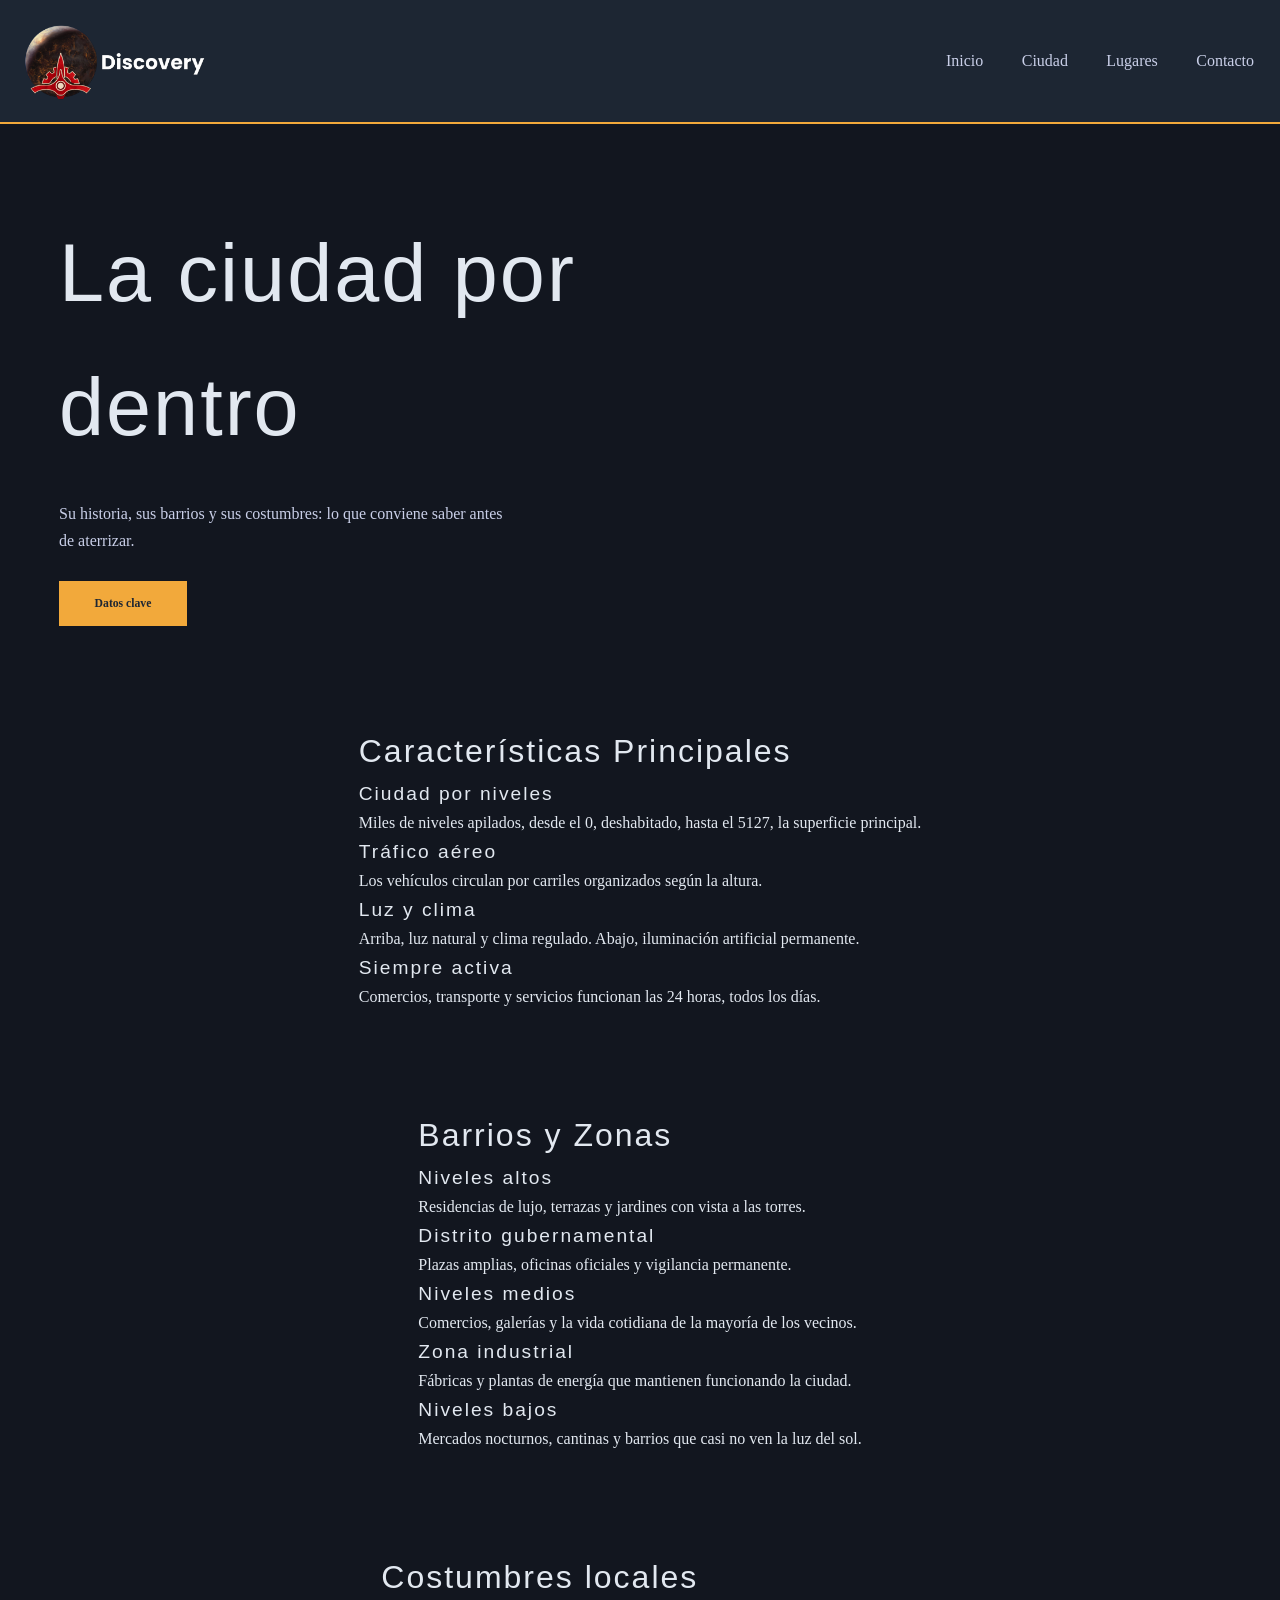
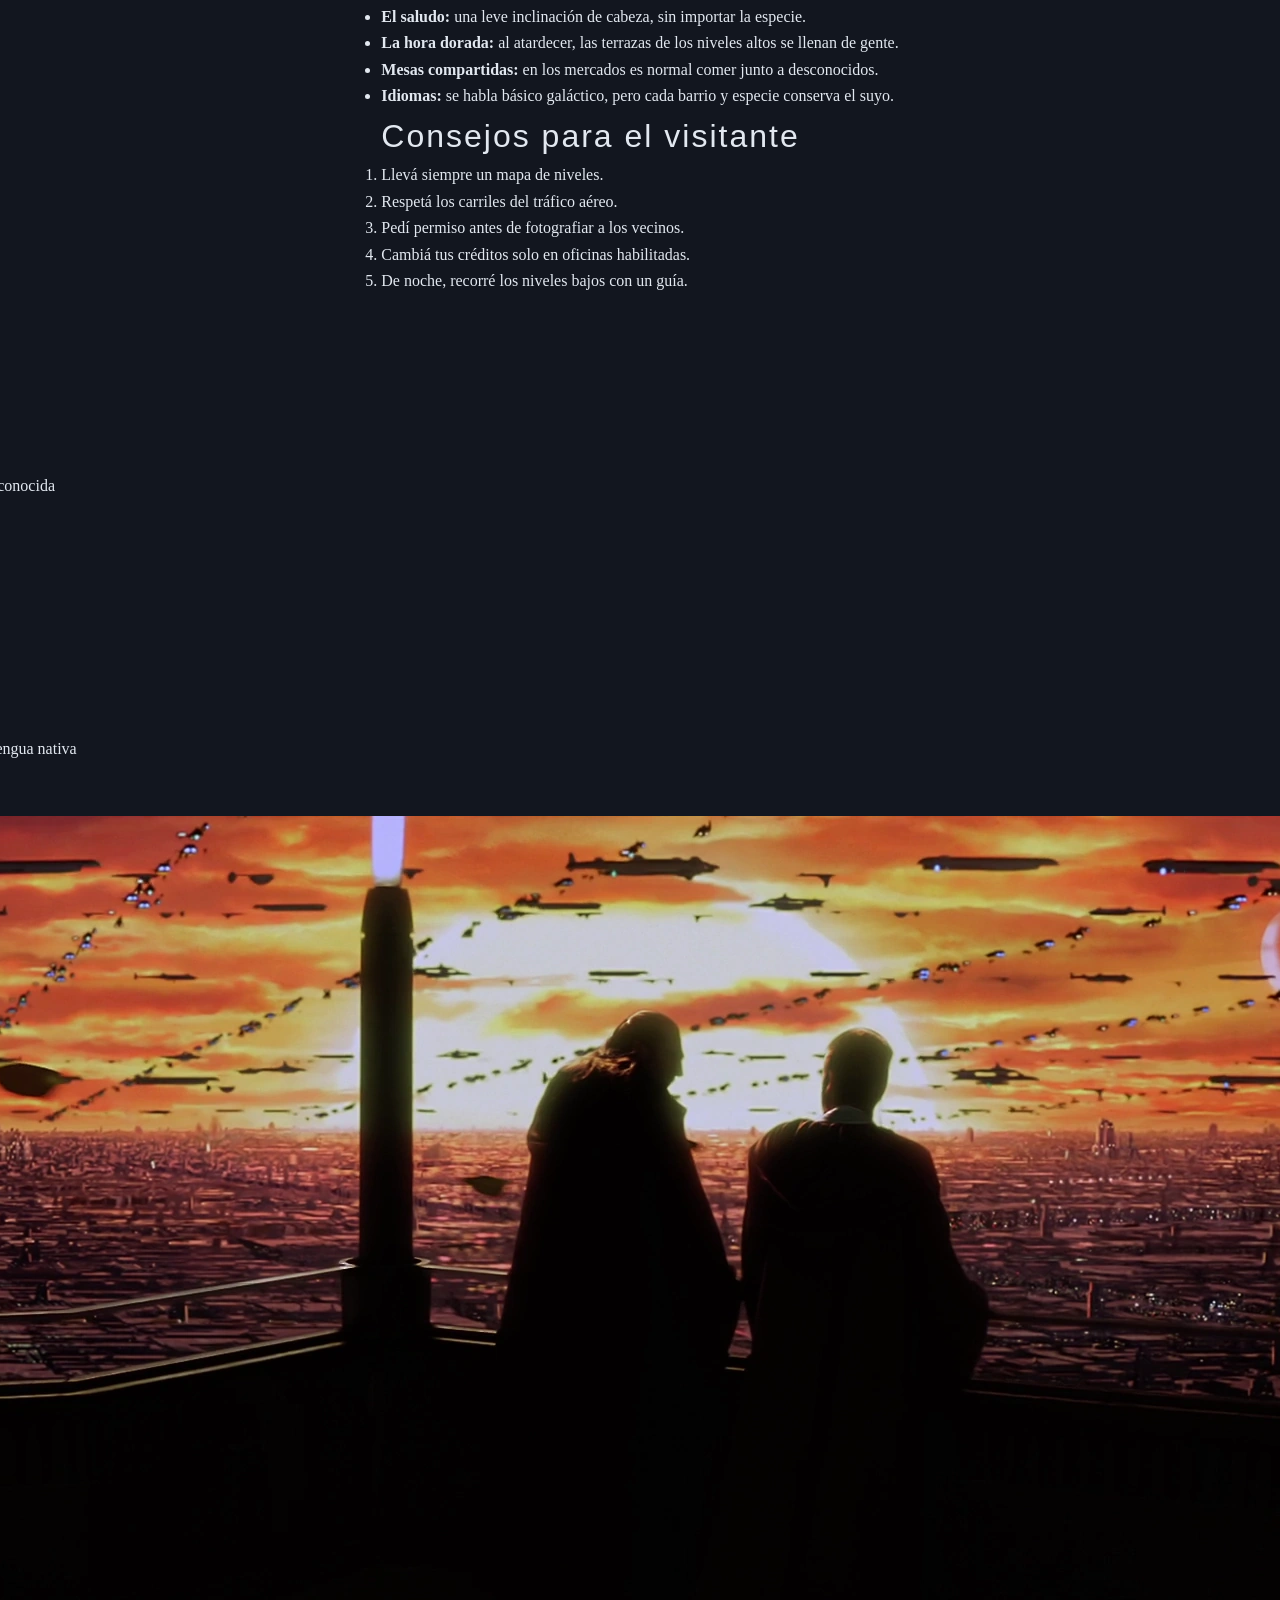
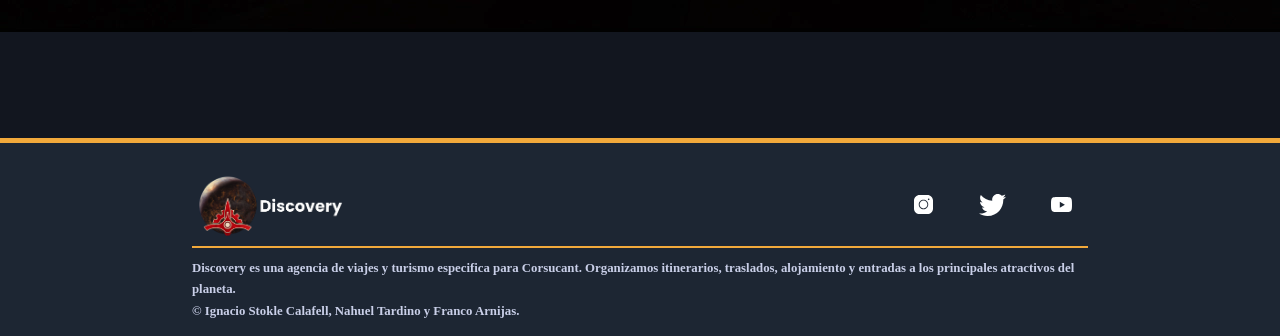
==== ciudad.html @ ac9aed77 "feat: Estructura html completa de ciudad + imagen nueva" ====
<!DOCTYPE html>
<html lang="en">
<head>
    <meta charset="UTF-8">
    <meta name="viewport" content="width=device-width, initial-scale=1.0">
    <link rel="stylesheet" href="./CSS/estilos.css">
    <link rel="icon" href="./IMG/Logo solo letra.png">
    <title>Discovery | Ciudad</title>
    <link rel="preconnect" href="https://fonts.googleapis.com">
    <link rel="preconnect" href="https://fonts.gstatic.com" crossorigin>
    <link href="https://fonts.googleapis.com/css2?family=Bebas+Neue&family=Big+Shoulders:opsz,wght@10..72,100..900&family=Oswald:wght@200&family=Plus+Jakarta+Sans:ital,wght@0,200..800;1,200..800&family=Roboto+Condensed:ital,wght@0,100..900;1,100..900&display=swap" rel="stylesheet">
</head>
<body>
    <header>
        <h1></h1>
        <img src="./IMG/Logo con texto blanco.png" alt="logo-titulo" class="logo-titulo">
        <nav>
            <ul>
                <li><a href="./index.html">Inicio</a></li>
                <li><a href="./ciudad.html">Ciudad</a></li>
                <li><a href="./lugares.html">Lugares</a></li>
                <li><a href="./contacto.html">Contacto</a></li> 
            </ul>
        </nav>
    </header>
    <main>
        <!--Seccion de presentacion-->
        <section id="presentacion" class="presentacion">
            <div class="contenedor">
                <h2 class="titulo-principal">La ciudad por dentro</h2>
                <p>Su historia, sus barrios y sus costumbres: lo que conviene saber antes de aterrizar.</p>
                <a href="#datos" class="boton">Datos clave</a>
            </div>
        </section>

        <!--Seccion de caracteristicas-->
        <section id="caracteristicas" class="caracteristicas">
            <div class="contenedor">
                <h2>Características Principales</h2>
                <div class="grilla-ciudad">
                    <article class="tarjeta">
                        <h3>Ciudad por niveles</h3>
                        <p>Miles de niveles apilados, desde el 0, deshabitado, hasta el 5127, la superficie principal.</p>
                    </article>
                    <article class="tarjeta">
                        <h3>Tráfico aéreo</h3>
                        <p>Los vehículos circulan por carriles organizados según la altura.</p>
                    </article>
                    <article class="tarjeta">
                        <h3>Luz y clima</h3>
                        <p>Arriba, luz natural y clima regulado. Abajo, iluminación artificial permanente.</p>
                    </article>
                    <article class="tarjeta">
                        <h3>Siempre activa</h3>
                        <p>Comercios, transporte y servicios funcionan las 24 horas, todos los días.</p>
                    </article>
                </div>
            </div>
        </section>

        <!--Seccion de barrios y zonas-->
        <section id="barrios" class="barrios">
            <div class="contenedor">
                <h2>Barrios y Zonas</h2>
                <div class="grilla-ciudad">
                    <article class="tarjeta">
                        <h3>Niveles altos</h3>
                        <p>Residencias de lujo, terrazas y jardines con vista a las torres.</p>
                    </article>
                    <article class="tarjeta">
                        <h3>Distrito gubernamental</h3>
                        <p>Plazas amplias, oficinas oficiales y vigilancia permanente.</p>
                    </article>
                    <article class="tarjeta">
                        <h3>Niveles medios</h3>
                        <p>Comercios, galerías y la vida cotidiana de la mayoría de los vecinos.</p>
                    </article>
                    <article class="tarjeta">
                        <h3>Zona industrial</h3>
                        <p>Fábricas y plantas de energía que mantienen funcionando la ciudad.</p>
                    </article>
                    <article class="tarjeta">
                        <h3>Niveles bajos</h3>
                        <p>Mercados nocturnos, cantinas y barrios que casi no ven la luz del sol.</p>
                    </article>
                </div>
            </div>
        </section>

        <!--Seccion de costumbres-->
        <section id="costumbres" class="costumbres">
            <div class="contenedor">
                <div>
                    <h2>Costumbres locales</h2>
                    <ul class="cultura">
                        <li><strong>El saludo:</strong> una leve inclinación de cabeza, sin importar la especie.</li>
                        <li><strong>La hora dorada:</strong> al atardecer, las terrazas de los niveles altos se llenan de gente.</li>
                        <li><strong>Mesas compartidas:</strong> en los mercados es normal comer junto a desconocidos.</li>
                        <li><strong>Idiomas:</strong> se habla básico galáctico, pero cada barrio y especie conserva el suyo.</li>
                    </ul>
                </div>
                <div>
                    <h2>Consejos para el visitante</h2>
                    <ol class="itinerario">
                        <li>Llevá siempre un mapa de niveles.</li>
                        <li>Respetá los carriles del tráfico aéreo.</li>
                        <li>Pedí permiso antes de fotografiar a los vecinos.</li>
                        <li>Cambiá tus créditos solo en oficinas habilitadas.</li>
                        <li>De noche, recorré los niveles bajos con un guía.</li>
                    </ol>
                </div>
            </div>
        </section>

        <!--Seccion de datos clave-->
        <section id="datos" class="datos">
            <div class="contenedor">
                <div>
                    <h2>Datos claves</h2>
                    <dl>
                        <dt>Población</dt>
                        <dd>2 billones según censo político, cantidad total desconocida</dd>
                        <dt>Año de fundación</dt>
                        <dd>Hace más de 25.000 años</dd>
                        <dt>Niveles</dt>
                        <dd>Del 0 al 5127</dd>
                        <dt>Clima</dt>
                        <dd>Templado y regulado artificialmente</dd>
                        <dt>Gentilicio</dt>
                        <dd>Coruscanti</dd>
                        <dt>Idioma oficial</dt>
                        <dd>Básico galáctico, pero cada especie mantiene su lengua nativa</dd>
                        <dt>Moneda</dt>
                        <dd>Crédito galáctico</dd>
                    </dl>
                </div>
                <figure>
                    <img src="./IMG/atardecer-coruscant.jpg" alt="atardecer-coruscant">
                    <figcaption>El horizonte de Coruscant al atardecer.</figcaption>
                </figure>
            </div>
        </section>
    </main>
    <footer>
        <div class="footer-general">
            <div class="info-footer">
                <div class="foot-lgo-nombre">
                    <img src="./IMG/Logo con texto blanco.png" alt="lgo-footer">
                </div>
                <div class="footer-redes">
                    <ul>
                        <li><a href="https://www.instagram.com/starwars/?hl=es" target="_blank"><svg xmlns="http://www.w3.org/2000/svg" x="0px" y="0px" width="100" height="100" viewBox="0,0,256,256">
                            <g transform="translate(25.6,25.6) scale(0.8,0.8)"><g fill="#ffffff" fill-rule="nonzero" stroke="none" stroke-width="1" stroke-linecap="butt" stroke-linejoin="miter" stroke-miterlimit="10" stroke-dasharray="" stroke-dashoffset="0" font-family="none" font-weight="none" font-size="none" text-anchor="none" style="mix-blend-mode: normal"><g transform="scale(5.12,5.12)"><path d="M16,3c-7.17,0 -13,5.83 -13,13v18c0,7.17 5.83,13 13,13h18c7.17,0 13,-5.83 13,-13v-18c0,-7.17 -5.83,-13 -13,-13zM37,11c1.1,0 2,0.9 2,2c0,1.1 -0.9,2 -2,2c-1.1,0 -2,-0.9 -2,-2c0,-1.1 0.9,-2 2,-2zM25,14c6.07,0 11,4.93 11,11c0,6.07 -4.93,11 -11,11c-6.07,0 -11,-4.93 -11,-11c0,-6.07 4.93,-11 11,-11zM25,16c-4.96,0 -9,4.04 -9,9c0,4.96 4.04,9 9,9c4.96,0 9,-4.04 9,-9c0,-4.96 -4.04,-9 -9,-9z"></path></g></g></g>
                            </svg></a></li>
                        <li><a href="https://x.com/starwars/" target="_blank"><svg xmlns="http://www.w3.org/2000/svg" x="0px" y="0px" width="100" height="100" viewBox="0,0,256,256">
                            <g fill="#ffffff" fill-rule="nonzero" stroke="none" stroke-width="1" stroke-linecap="butt" stroke-linejoin="miter" stroke-miterlimit="10" stroke-dasharray="" stroke-dashoffset="0" font-family="none" font-weight="none" font-size="none" text-anchor="none" style="mix-blend-mode: normal"><g transform="scale(5.12,5.12)"><path d="M50.0625,10.4375c-1.84766,0.82031 -3.82812,1.37109 -5.91016,1.62109c2.125,-1.27344 3.75781,-3.28906 4.52344,-5.6875c-1.98437,1.17578 -4.19141,2.03125 -6.53125,2.49219c-1.875,-2 -4.54687,-3.24609 -7.50391,-3.24609c-5.67969,0 -10.28516,4.60156 -10.28516,10.28125c0,0.80469 0.09375,1.58984 0.26953,2.34375c-8.54687,-0.42969 -16.12109,-4.52344 -21.19531,-10.74609c-0.88672,1.52344 -1.39062,3.28906 -1.39062,5.17187c0,3.56641 1.8125,6.71484 4.57422,8.5625c-1.6875,-0.05469 -3.27344,-0.51953 -4.66016,-1.28906c0,0.04297 0,0.08594 0,0.12891c0,4.98438 3.54688,9.13672 8.24609,10.08594c-0.85937,0.23438 -1.76953,0.35938 -2.70703,0.35938c-0.66406,0 -1.30859,-0.0625 -1.9375,-0.1875c1.3125,4.08203 5.10938,7.0625 9.60547,7.14453c-3.51562,2.75781 -7.94922,4.39844 -12.76953,4.39844c-0.83203,0 -1.64844,-0.04687 -2.44922,-0.14453c4.54687,2.92188 9.95312,4.62109 15.76172,4.62109c18.91406,0 29.25781,-15.66797 29.25781,-29.25391c0,-0.44531 -0.01172,-0.89453 -0.02734,-1.33203c2.00781,-1.44922 3.75,-3.26172 5.12891,-5.32422z"></path></g></g>
                            </svg></a></li>
                        <li><a href="https://www.youtube.com/user/starwars" target="_blank"><svg xmlns="http://www.w3.org/2000/svg" x="0px" y="0px" width="100" height="100" viewBox="0,0,256,256">
                            <g transform=""><g fill="#ffffff" fill-rule="nonzero" stroke="none" stroke-width="1" stroke-linecap="butt" stroke-linejoin="miter" stroke-miterlimit="10" stroke-dasharray="" stroke-dashoffset="0" font-family="none" font-weight="none" font-size="none" text-anchor="none" style="mix-blend-mode: normal"><g transform="scale(3.55556,3.55556)"><path d="M61.115,18.856c2.551,2.647 2.885,6.853 2.885,17.144c0,10.291 -0.334,14.497 -2.885,17.144c-2.552,2.647 -5.209,2.856 -25.115,2.856c-19.906,0 -22.563,-0.209 -25.115,-2.856c-2.551,-2.647 -2.885,-6.853 -2.885,-17.144c0,-10.291 0.334,-14.497 2.885,-17.144c2.551,-2.647 5.209,-2.856 25.115,-2.856c19.906,0 22.563,0.209 25.115,2.856zM31.464,44.476l13.603,-8.044l-13.603,-7.918z"></path></g></g></g>
                            </svg></a></li>
                    </ul>
                </div>
            </div>
            <p>
                <span>
                    Discovery es una agencia de viajes y turismo especifica para Corsucant.
                    Organizamos itinerarios, traslados, alojamiento y entradas a los principales atractivos del planeta.
                    <br> &copy; Ignacio Stokle Calafell, Nahuel Tardino y Franco Arnijas.
                </span>
            </p>
        </div>
    </footer>
</body>
</html>
---- CSS/estilos.css ----
/* ACÁ ARMO MI PALETA */
:root {
    --color-primario: #12161F;
    --color-acento: #f2a93b;
    --color-secundario:#1D2633;
    --color-terciario:#283548;
    --color-texto:#E2E8F0;
    --color-texto-secundario: #c9cfe8;
    --fuente-principal: "Source Serif 4", Georgia, serif;
}

/* RESET BÁSICO */
* {
    box-sizing: border-box;
    margin: 0;
    padding: 0;
}
body{
    height: 100%;
    width: 100%;
    background-color: var(--color-primario);
    color: var(--color-texto);
    font-family: var(--fuente-principal);
    line-height: 1.65;
    padding-top: 20dvh;
    display: flex;
    flex-direction: column;
    align-items: center;
}

header{
    height: fit-content;
    width: 100%;
    background-color: var(--color-secundario);
    border-bottom: 2px solid var(--color-acento);
    gap: 1dvh;
    padding: 1rem;
    display: flex;
    justify-content: space-between;
    align-items: center;
    position: fixed;
    top: 0;

    transition: all 0.5s ease;
    animation: headerScroll linear both;
    animation-timeline: scroll();
    animation-range: 0 200px;
}
@keyframes headerScroll {
    from{
        width: 100%;
        top: 0;
        border-radius: 0;
    }
    to{
        width: 97%;
        top: 10px;
        border-radius: 25px;
    }
}

h1{
    display: none;
}

.logo-titulo{
    height: 10dvh;
}

nav ul{
    height: fit-content;
    width: fit-content;
    list-style: none;
    display: flex;
    justify-content: center;
    align-items: center;
    gap: 3dvw;
    margin: 0;
    padding: 10px;
}

nav a{
    height: fit-content;
    width: fit-content;
    text-decoration: none;
    color: var(--color-texto-secundario);
    transition: 0.2s ease;
    font-size: clamp(.6rem, 2vh, 1rem);
}
nav a:hover{
    color: var(--color-acento);
}

footer{
    width: 100%;
    height: 22dvh;
    background-color: var(--color-secundario);
    color: var(--color-texto);
    margin-top: 5dvh;
    padding: 10px 0 25px;
    border-top: 5px solid var(--color-acento);
    display: flex;
    justify-content: center;
    align-items: center;
}
.footer-general{
    width: 70%;
    display: grid;
    grid-template-columns: 100%;
    grid-template-rows: 7dvh 5dvh;
    gap: 10px;
}
.info-footer{
    width: 100%;
    display: grid;
    grid-template-columns: 1fr 1fr;
    justify-content: center;
}
.foot-lgo-nombre{
    width: 15dvw;
    height: 7dvh;
    display: flex;
    align-items: center;
}
.foot-lgo-nombre img{
    max-height: 8dvh;
}
.footer-redes{
    width: 15dvw;
    height: 7dvh;
    justify-self: end;
}
.footer-redes ul{
    width: 100%;
    height: 100%;
    list-style: none;
    display: flex;
    justify-content: space-around;
    align-items: center;
    gap: 15px;
}
.footer-redes li{
    width: 5dvw;
    height: 100%;
    display: flex;
    justify-content: space-around;
    align-items: center;
}
.footer-redes a{
    display: flex;
    align-items:  center;
    justify-content: center;
    width: fit-content;
    height: fit-content;
}
.footer-redes svg{
    height: 3dvh;
    width: fit-content;
}
footer p{
    width: 100%;
    height: fit-content;
    color: var(--color-texto-secundario);
    display: flex;
    justify-content: flex-start;
    align-items: center;
    font-size: clamp(.1rem, min(1vw, 2dvh), .9rem);
    font-weight: bold;
    border-top: 2px solid var(--color-acento);
    padding-top: 10px;
}
footer span{
    text-align: start;
}


main{
    width: 100%;
    height: 100%;
    display: flex;
    flex-direction: column;
    align-items: center;
    gap: 5dvh;
}
h2{
    font-size: clamp(1rem, 5vh, 2rem);
}
h3{
    font-size: clamp(.9rem, 4vh, 1.2rem);
}
h2, h3{
    color: var(--color-texto);
    letter-spacing: 2px;
    font-family: "Big Shoulders Display", Impact, sans-serif;
    font-weight: 100;
}
a{
    text-decoration: none;
}


/* INDEX */
.presentacion, .identidad, .historia{
    width: 95%;
}
.presentacion p, .identidad p, .historia p{
    color: var(--color-texto-secundario);
    font-size: clamp(.8rem, 2vh, 1rem);
}
.contenedor{
    width: 100%;
    padding: 3dvh;
}
.presentacion .contenedor{
    display: flex;
    flex-direction: column;
    gap: 3dvh;
}
.titulo-principal{
    max-width: 55dvw;
    font-size: clamp(2rem, 9vh, 6rem);
    letter-spacing: 2px;
    font-family: "Big Shoulders Display", Impact, sans-serif;
}
.presentacion p{
    max-width: 35dvw;
}
.boton{
    width: 10dvw;
    height: 5dvh;
    display: flex;
    justify-content: center;
    align-items: center;
    background-color: var(--color-acento);
    color: var(--color-secundario);
    text-decoration: none;
    font-size: clamp(.6rem, 1.3vh, .9rem);
    font-weight: bold;
    transition: .2s ease;
}
.boton:hover{
    background-color: var(--color-texto-secundario);
}

.identidad{
    display: flex;
    flex-direction: column;
    align-items: center;
    gap: 3rem;
}
.identidad .contenedor{
    display: grid;
    gap: 3rem;
    grid-template-columns: 1.3fr 1fr;
}
.identidad a{
    color: var(--color-acento);
    transition: .2s ease;
}
.identidad a:hover{
    color: var(--color-texto);
}
.identidad dl{
    margin: 0;
}
.identidad dt{
    color: var(--color-acento);
    font-weight: 600;
    font-size: clamp(.9rem, 2vh, 1.1rem);
}
.identidad dd{
    margin: 0;
    color: var(--color-texto-secundario);
    font-size: clamp(.8rem, 2vh, 1rem);
}
.identidad img{
    height: 100dvh;
    max-width: 80dvw;
}


.historia{
    width: 100%;
    background-color: var(--color-terciario);
}
.historia .contenedor{
    display: flex;
    flex-direction: column;
    padding: 3rem;
}
.historia span{
    color: var(--color-acento);
}
.cronologia{
    list-style: none;
    display: flex;
    flex-direction: column;
    gap: 3rem;
    margin-top: 3rem;
}
.cronologia li{
    border-left: 3px solid var(--color-acento);
    padding-left: 3dvw;
}


/* CIUDAD */
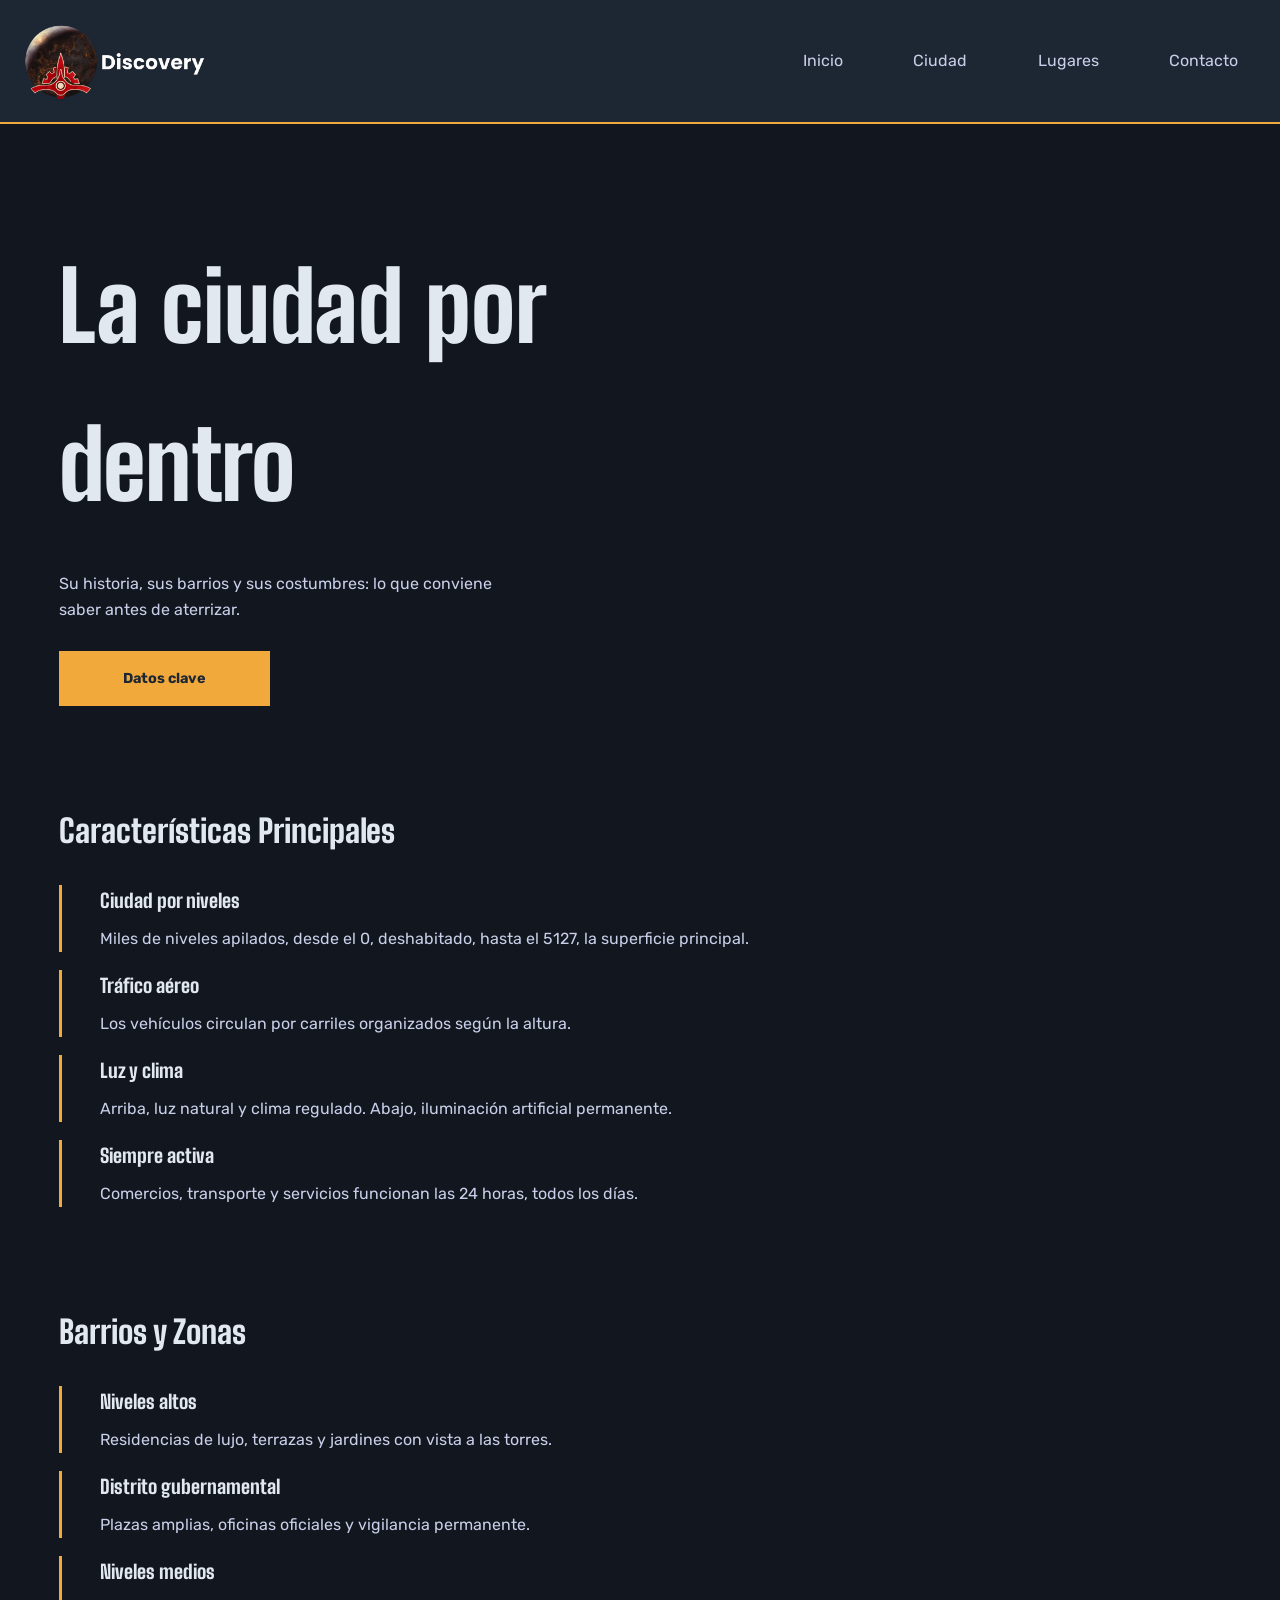
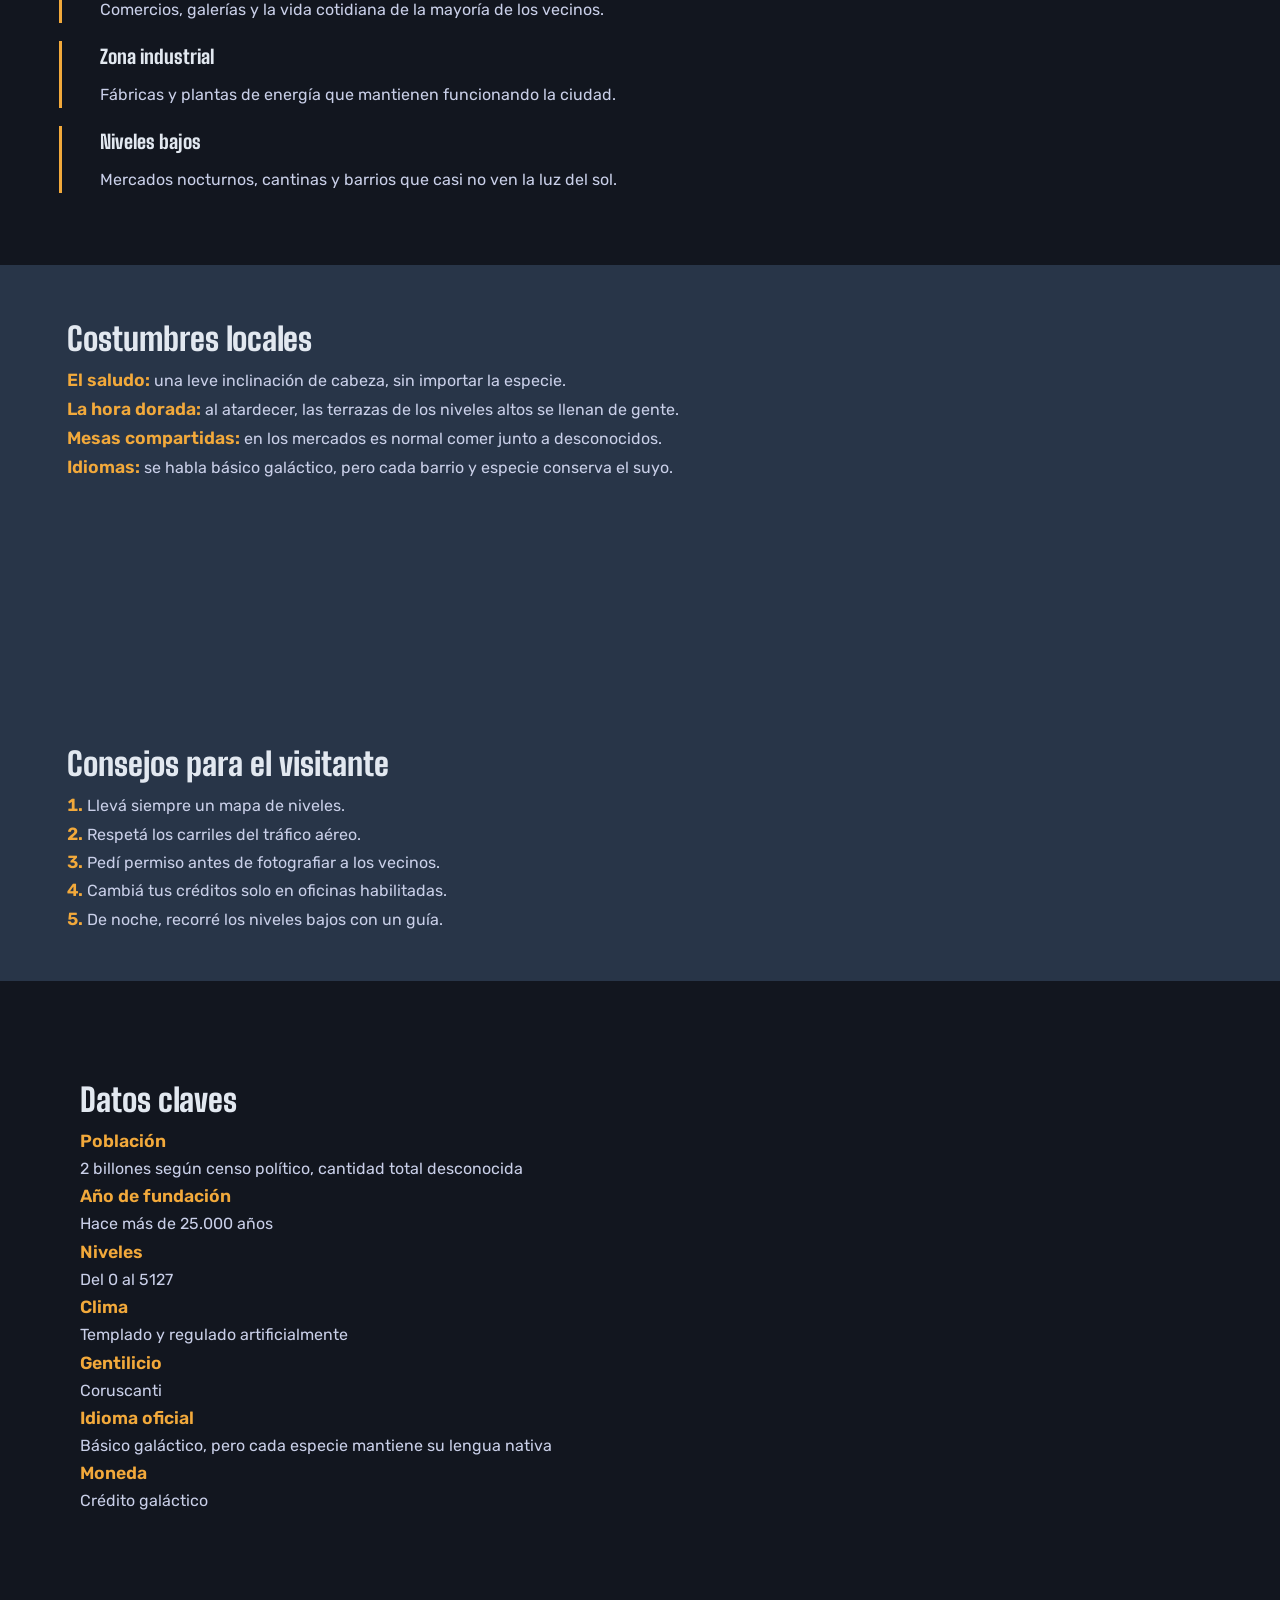
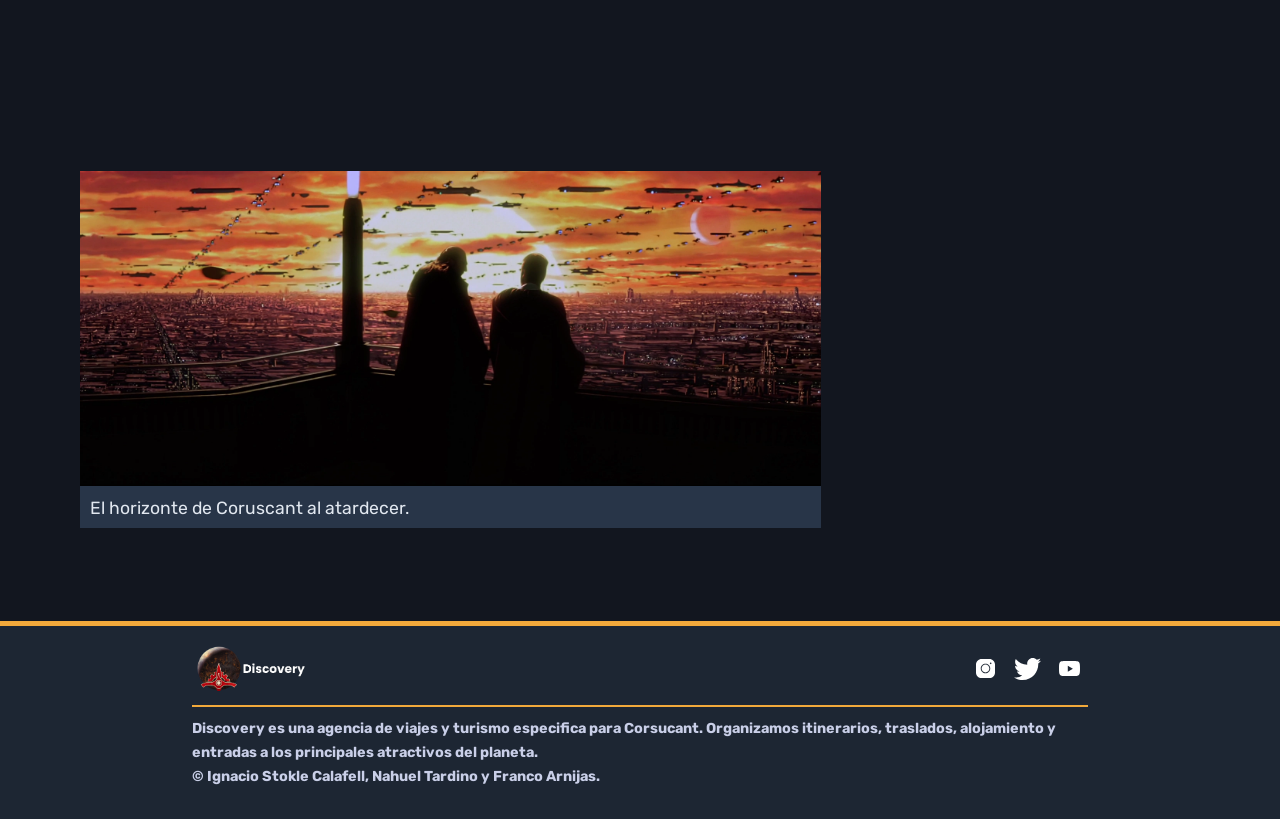
==== commit c2124b8a: "feat: Corrección de tamaños, actualización de fuente principal del sitio y CSS comentado por seccion" ====
--- a/ciudad.html
+++ b/ciudad.html
@@ -9,6 +9,9 @@
     <link rel="preconnect" href="https://fonts.googleapis.com">
     <link rel="preconnect" href="https://fonts.gstatic.com" crossorigin>
     <link href="https://fonts.googleapis.com/css2?family=Bebas+Neue&family=Big+Shoulders:opsz,wght@10..72,100..900&family=Oswald:wght@200&family=Plus+Jakarta+Sans:ital,wght@0,200..800;1,200..800&family=Roboto+Condensed:ital,wght@0,100..900;1,100..900&display=swap" rel="stylesheet">
+    <link rel="preconnect" href="https://fonts.googleapis.com">
+    <link rel="preconnect" href="https://fonts.gstatic.com" crossorigin>
+    <link href="https://fonts.googleapis.com/css2?family=Rubik:ital,wght@0,300..900;1,300..900&display=swap" rel="stylesheet">
 </head>
 <body>
     <header>
--- a/CSS/estilos.css
+++ b/CSS/estilos.css
@@ -6,7 +6,8 @@
     --color-terciario:#283548;
     --color-texto:#E2E8F0;
     --color-texto-secundario: #c9cfe8;
-    --fuente-principal: "Source Serif 4", Georgia, serif;
+    --fuente-principal: "Rubik", sans-serif;
+    --fuente-titulo: "Big Shoulders", Impact, sans-serif;
 }
 
 /* RESET BÁSICO */
@@ -21,13 +22,14 @@
     background-color: var(--color-primario);
     color: var(--color-texto);
     font-family: var(--fuente-principal);
+    font-size: 1rem;
     line-height: 1.65;
-    padding-top: 20dvh;
-    display: flex;
-    flex-direction: column;
-    align-items: center;
-}
-
+    padding-top: 200px;
+    display: flex;
+    flex-direction: column;
+    align-items: center;
+}
+/* HEADER */
 header{
     height: fit-content;
     width: 100%;
@@ -40,6 +42,7 @@
     align-items: center;
     position: fixed;
     top: 0;
+    flex-wrap: wrap;
 
     transition: all 0.5s ease;
     animation: headerScroll linear both;
@@ -53,8 +56,8 @@
         border-radius: 0;
     }
     to{
-        width: 97%;
-        top: 10px;
+        width: 90%;
+        top: 20px;
         border-radius: 25px;
     }
 }
@@ -65,8 +68,22 @@
 
 .logo-titulo{
     height: 10dvh;
-}
-
+
+    transition: all 0.5s ease;
+    animation: logotituloScroll linear both;
+    animation-timeline: scroll();
+    animation-range: 0 200px;
+}
+
+@keyframes logotituloScroll{
+    from{
+        height: 10dvh;
+    }
+    to{
+        height: 8dvh;
+    }
+}
+/* NAVEGACION */
 nav ul{
     height: fit-content;
     width: fit-content;
@@ -85,15 +102,34 @@
     text-decoration: none;
     color: var(--color-texto-secundario);
     transition: 0.2s ease;
-    font-size: clamp(.6rem, 2vh, 1rem);
+    font-size: clamp(.6rem, 2vw, 1rem);
+    border-radius: 15px;
+    padding: .5rem 1rem;
+
+    transition: all 0.5s ease;
+    animation: navScroll linear both;
+    animation-timeline: scroll();
+    animation-range: 0 200px;
+}
+@keyframes navScroll{
+    from{
+        font-size: clamp(.6rem, 2vw, 1rem);
+    }
+    to{
+        font-size: clamp(.6rem, 2vw, .9rem);
+    }
 }
 nav a:hover{
-    color: var(--color-acento);
-}
-
+    color: var(--color-secundario);
+    background-color: var(--color-acento);
+}
+
+/* FOOTER */
 footer{
     width: 100%;
-    height: 22dvh;
+    min-height: 22dvh;
+    height: auto;
+    box-sizing: border-box;
     background-color: var(--color-secundario);
     color: var(--color-texto);
     margin-top: 5dvh;
@@ -107,7 +143,7 @@
     width: 70%;
     display: grid;
     grid-template-columns: 100%;
-    grid-template-rows: 7dvh 5dvh;
+    grid-template-rows: auto auto;
     gap: 10px;
 }
 .info-footer{
@@ -117,17 +153,17 @@
     justify-content: center;
 }
 .foot-lgo-nombre{
-    width: 15dvw;
-    height: 7dvh;
+    width: fit-content;
+    height: auto;
     display: flex;
     align-items: center;
 }
 .foot-lgo-nombre img{
-    max-height: 8dvh;
+    max-height: 6dvh;
 }
 .footer-redes{
-    width: 15dvw;
-    height: 7dvh;
+    width: fit-content;
+    height: auto;
     justify-self: end;
 }
 .footer-redes ul{
@@ -138,9 +174,10 @@
     justify-content: space-around;
     align-items: center;
     gap: 15px;
+    padding-right: 5px;
 }
 .footer-redes li{
-    width: 5dvw;
+    width: fit-content;
     height: 100%;
     display: flex;
     justify-content: space-around;
@@ -164,7 +201,7 @@
     display: flex;
     justify-content: flex-start;
     align-items: center;
-    font-size: clamp(.1rem, min(1vw, 2dvh), .9rem);
+    font-size: clamp(.1rem, 2vw, .9rem);
     font-weight: bold;
     border-top: 2px solid var(--color-acento);
     padding-top: 10px;
@@ -173,7 +210,7 @@
     text-align: start;
 }
 
-
+/* MAIN */
 main{
     width: 100%;
     height: 100%;
@@ -183,29 +220,27 @@
     gap: 5dvh;
 }
 h2{
-    font-size: clamp(1rem, 5vh, 2rem);
+    font-size: clamp(1rem, 5vw, 2rem);
 }
 h3{
-    font-size: clamp(.9rem, 4vh, 1.2rem);
+    font-size: clamp(.9rem, 4vw, 1.2rem);
 }
 h2, h3{
     color: var(--color-texto);
-    letter-spacing: 2px;
-    font-family: "Big Shoulders Display", Impact, sans-serif;
-    font-weight: 100;
+    font-family: var(--fuente-titulo);
+    font-weight: 800;
 }
 a{
     text-decoration: none;
 }
-
-
-/* INDEX */
-.presentacion, .identidad, .historia{
+p{
+    color: var(--color-texto-secundario);
+    font-size: clamp(.8rem, 2vw, 1rem);
+}
+
+/* INDEX Y CIUDAD */
+.presentacion, .identidad, .historia, .caracteristicas, .barrios, .datos{
     width: 95%;
-}
-.presentacion p, .identidad p, .historia p{
-    color: var(--color-texto-secundario);
-    font-size: clamp(.8rem, 2vh, 1rem);
 }
 .contenedor{
     width: 100%;
@@ -218,28 +253,28 @@
 }
 .titulo-principal{
     max-width: 55dvw;
-    font-size: clamp(2rem, 9vh, 6rem);
-    letter-spacing: 2px;
-    font-family: "Big Shoulders Display", Impact, sans-serif;
+    font-size: clamp(2rem, 9vw, 6rem);
 }
 .presentacion p{
     max-width: 35dvw;
 }
 .boton{
-    width: 10dvw;
-    height: 5dvh;
+    width: fit-content;
+    height: fit-content;
+    padding: 1rem 4rem;
     display: flex;
     justify-content: center;
     align-items: center;
     background-color: var(--color-acento);
     color: var(--color-secundario);
     text-decoration: none;
-    font-size: clamp(.6rem, 1.3vh, .9rem);
+    font-size: clamp(.6rem, 1.3vw, .9rem);
     font-weight: bold;
     transition: .2s ease;
 }
 .boton:hover{
     background-color: var(--color-texto-secundario);
+    cursor: pointer;
 }
 
 .identidad{
@@ -249,9 +284,14 @@
     gap: 3rem;
 }
 .identidad .contenedor{
-    display: grid;
     gap: 3rem;
-    grid-template-columns: 1.3fr 1fr;
+    display: flex;
+    display: flex;
+    flex-wrap: wrap;
+    
+}
+.identidad p{
+    max-width: 50dvw;
 }
 .identidad a{
     color: var(--color-acento);
@@ -260,22 +300,22 @@
 .identidad a:hover{
     color: var(--color-texto);
 }
-.identidad dl{
+.identidad dl, .cultura, .itinerario, .datos dl{
     margin: 0;
 }
-.identidad dt{
+.identidad dt, .cultura strong, .itinerario li::marker, .datos dt{
     color: var(--color-acento);
     font-weight: 600;
-    font-size: clamp(.9rem, 2vh, 1.1rem);
-}
-.identidad dd{
+    font-size: clamp(.9rem, 2vw, 1.1rem);
+}
+.identidad dd, .costumbres li, .datos dd{
     margin: 0;
     color: var(--color-texto-secundario);
-    font-size: clamp(.8rem, 2vh, 1rem);
+    font-size: clamp(.8rem, 2vw, 1rem);
 }
 .identidad img{
-    height: 100dvh;
-    max-width: 80dvw;
+    height: auto;
+    max-width: 80%;
 }
 
 
@@ -303,5 +343,122 @@
     padding-left: 3dvw;
 }
 
-
-/* CIUDAD */+.grilla-ciudad{
+    display: flex;
+    flex-direction: column;
+    gap: 2vh;
+    margin-top: 3dvh;
+}
+.tarjeta{
+    border-left: 3px solid var(--color-acento);
+    padding-left: 3dvw;
+}
+.tarjeta h3{
+    margin-bottom: 1dvh;
+}
+.costumbres{
+    background-color: var(--color-terciario);
+    width: 100%;
+}
+.costumbres .contenedor{
+    width: 97%;
+    padding: 3rem;
+    margin: auto;
+    gap: 20dvw;
+    display: flex;
+    flex-wrap: wrap;
+}
+.costumbres ul{
+    list-style: none;
+}
+.itinerario{
+    padding-left: 20px;
+}
+.datos .contenedor{
+    padding: 3rem;
+    margin: auto;
+    gap: 20dvw;
+    display: flex;
+    flex-wrap: wrap;
+}
+.datos img{
+    max-height: 35dvh;
+    height: auto;
+    max-width: 100%;
+    width: auto;
+}
+figure{
+    height: fit-content;
+    width: fit-content;
+    background-color: var(--color-terciario);
+}
+figcaption{
+    padding: 0 0 5px 10px;
+    font-size: clamp(.8rem, 2vw, 1.1rem);
+}
+
+/* CONTACTO */
+.contacto{
+    padding: 2rem;
+    max-width: 90dvw;
+    margin: auto 10dvw;
+    background-color: var(--color-secundario);
+    border-radius: 9px;
+    line-height: 1.65;
+}
+.contacto p{
+    margin-bottom: 3rem;
+}
+.contenedor-contacto{
+    display: flex;
+    gap: 3rem;
+    flex-wrap: wrap;
+}
+.contacto-formulario{
+    flex: 1 1 300px;
+    display: flex;
+    flex-direction: column;
+    gap: 2dvh;
+}
+.contacto-formulario label{
+    color: var(--color-acento);
+    font-size: clamp(.8rem, 2vw, 1rem);
+}
+.contacto-formulario input, .contacto-formulario textarea{
+    border: 1px solid var(--color-texto-secundario);
+    padding: 0.7rem;
+    border-radius: 5px;
+    font-size: 1rem;
+    font-family: var(--fuente-principal);
+    font-size: clamp(.8rem, 2vw, 1rem);
+} 
+.contacto-formulario input:focus, .contacto-formulario textarea:focus{
+    outline: none;
+    border-color: var(--color-acento);
+    box-shadow: 0 0 6px var(--color-acento);
+}
+.contacto-formulario button{
+    border: none;
+    width: 100%;
+}
+.contacto-info{
+    flex: 1 1 200px;
+    background-color: var(--color-terciario);
+    padding: 1rem;
+    border-radius: 5px;
+    height: fit-content;
+}
+.contacto-info h3{
+    margin-bottom: 1rem;
+}
+.contacto-info strong{
+    color: var(--color-acento);
+}
+.contacto-info a{
+    color: var(--color-texto-secundario);
+    transition: 0.3s ease;
+}
+.contacto-info a:hover{
+    color: var(--color-acento);
+    cursor: pointer;
+}
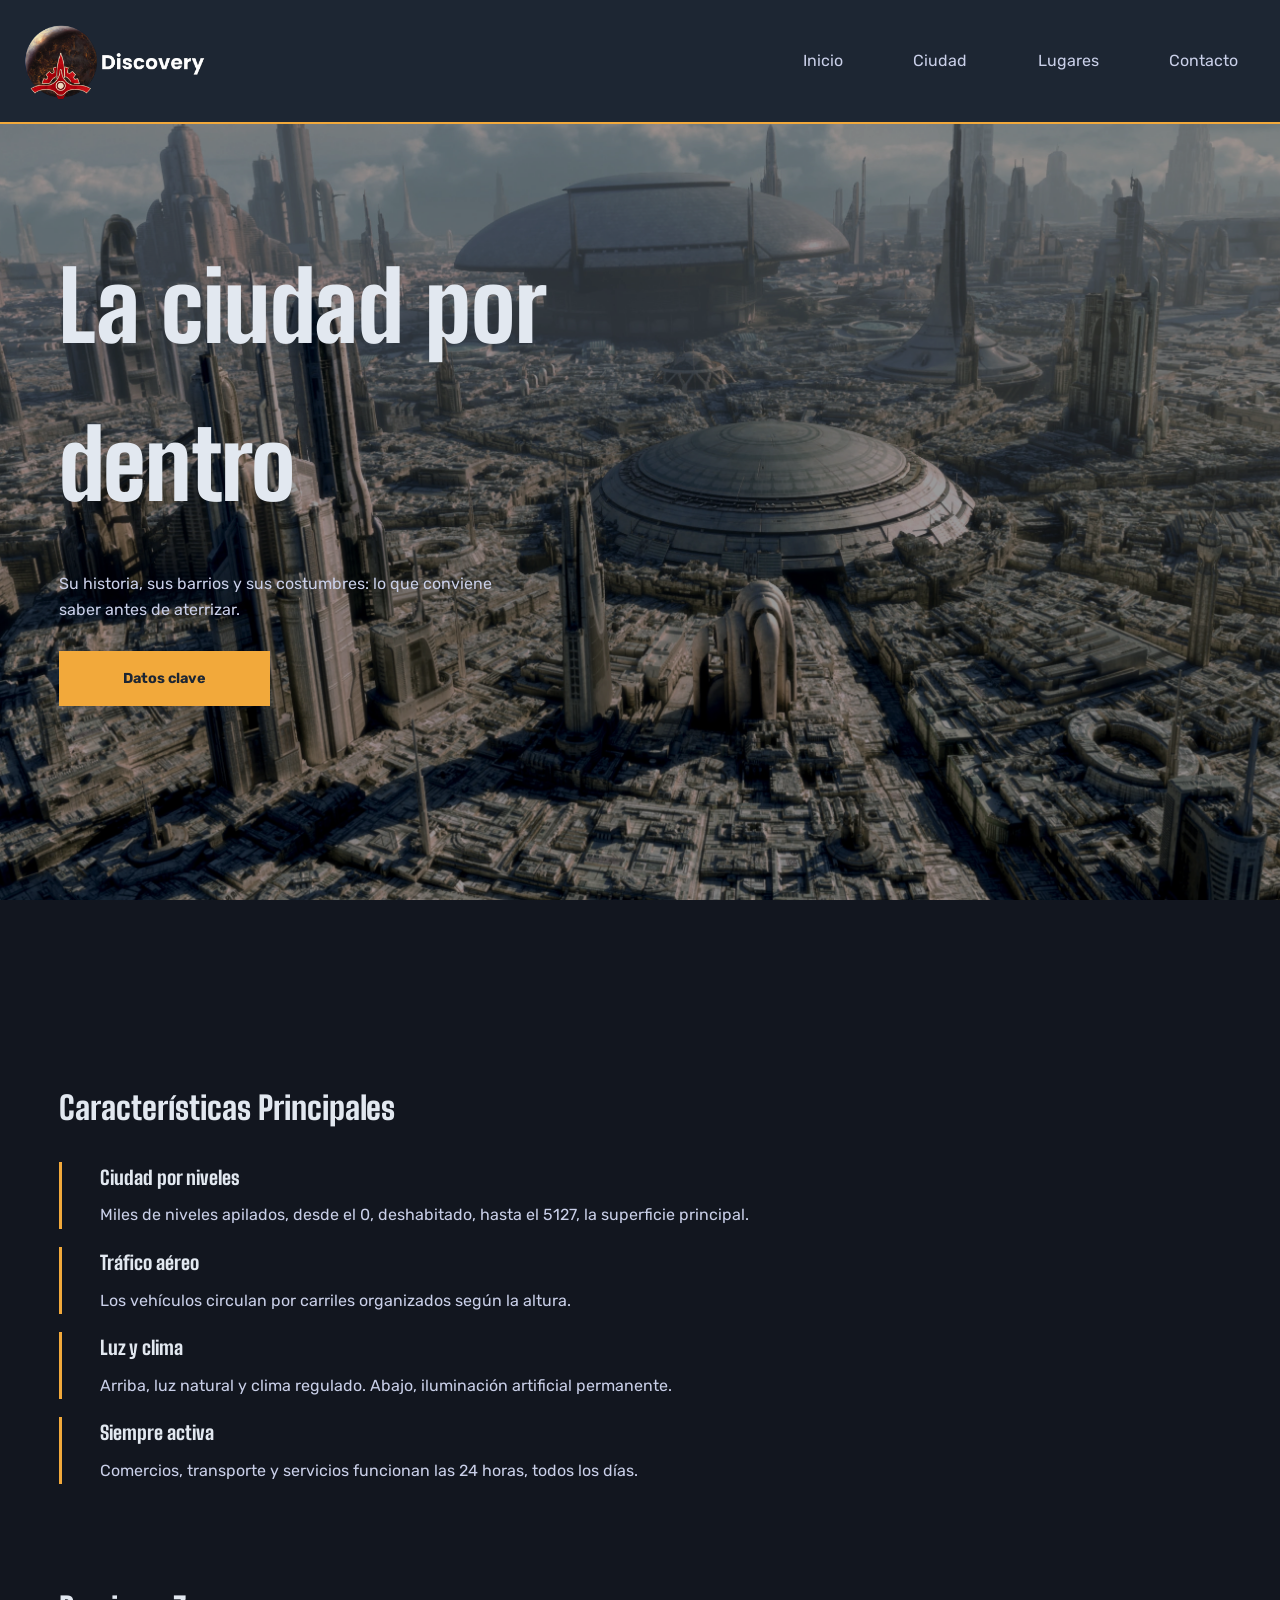
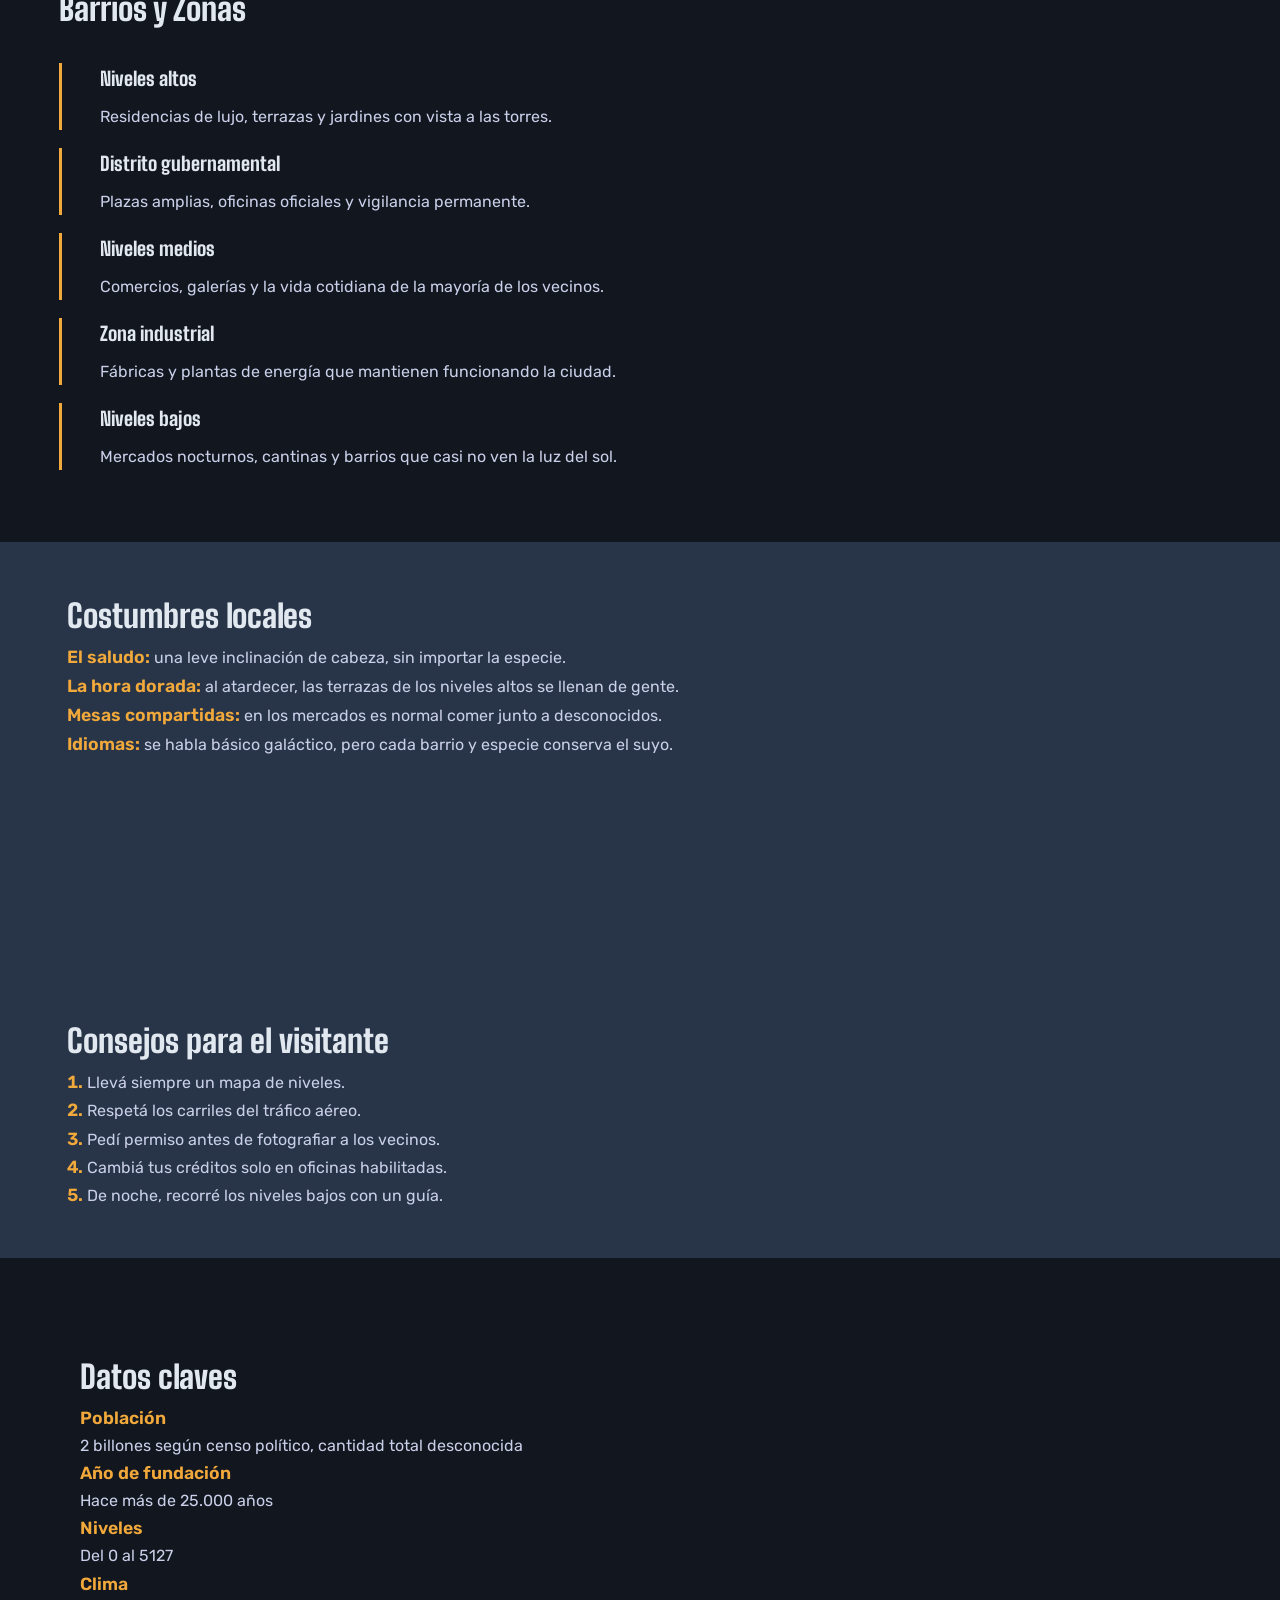
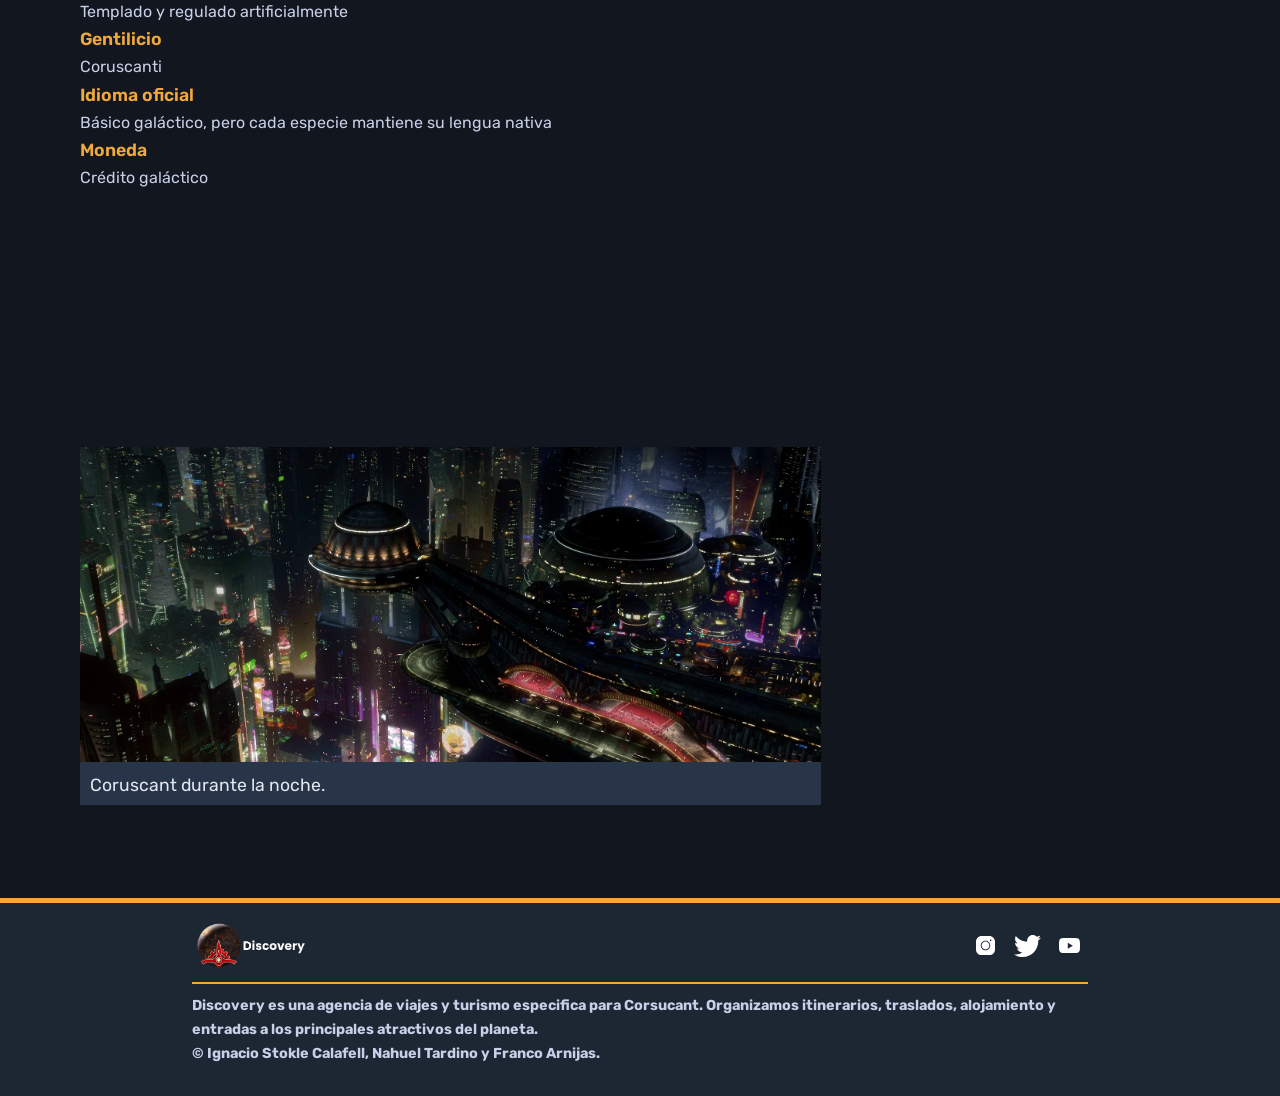
==== commit 4b971d45: "feat: Se agrega imagen de la ciudad en su html respectivo, una imagen del planeta de fondo en el ind" ====
--- a/ciudad.html
+++ b/ciudad.html
@@ -28,7 +28,7 @@
     </header>
     <main>
         <!--Seccion de presentacion-->
-        <section id="presentacion" class="presentacion">
+        <section id="presentacion-ciudad" class="presentacion">
             <div class="contenedor">
                 <h2 class="titulo-principal">La ciudad por dentro</h2>
                 <p>Su historia, sus barrios y sus costumbres: lo que conviene saber antes de aterrizar.</p>
@@ -138,8 +138,8 @@
                     </dl>
                 </div>
                 <figure>
-                    <img src="./IMG/atardecer-coruscant.jpg" alt="atardecer-coruscant">
-                    <figcaption>El horizonte de Coruscant al atardecer.</figcaption>
+                    <img src="./IMG/ciudad-noche.png" alt="noche-coruscant">
+                    <figcaption>Coruscant durante la noche.</figcaption>
                 </figure>
             </div>
         </section>
@@ -148,7 +148,7 @@
         <div class="footer-general">
             <div class="info-footer">
                 <div class="foot-lgo-nombre">
-                    <img src="./IMG/Logo con texto blanco.png" alt="lgo-footer">
+                    <img src="./IMG/Logo con texto blanco.png">
                 </div>
                 <div class="footer-redes">
                     <ul>
--- a/CSS/estilos.css
+++ b/CSS/estilos.css
@@ -239,7 +239,7 @@
 }
 
 /* INDEX Y CIUDAD */
-.presentacion, .identidad, .historia, .caracteristicas, .barrios, .datos{
+.identidad, .historia, .caracteristicas, .barrios, .datos{
     width: 95%;
 }
 .contenedor{
@@ -341,6 +341,43 @@
 .cronologia li{
     border-left: 3px solid var(--color-acento);
     padding-left: 3dvw;
+}
+
+
+
+#presentacion, #presentacion-ciudad{
+    min-height: 60dvh;
+    width: 100%;
+    margin-bottom: 30dvh;
+    display: flex;
+    justify-content: center;
+    overflow: hidden;
+}
+#presentacion::before, #presentacion-ciudad::before{
+    content: "";
+    position: absolute;
+    inset: 0; /*Funciona como darle 0 a bottom, top, left, right. Es un atajo*/
+    z-index: -1;
+    background-size: cover;
+    background-position: center;
+    background-repeat: no-repeat;
+    background-attachment: fixed;
+}
+#presentacion::before {
+    background-image: url("../IMG/espacio-coruscant.png");
+}
+#presentacion-ciudad::before {
+    background-image: url("../IMG/ciudad-dia.png");
+}
+#presentacion::after, #presentacion-ciudad::after{
+    content: "";
+    position: absolute;
+    inset: 0;
+    z-index: -1;
+    background: rgba(0, 0, 0, 0.4);
+}
+#presentacion .contenedor, #presentacion-ciudad .contenedor{
+    width: 95%;
 }
 
 .grilla-ciudad{
@@ -407,7 +444,7 @@
     line-height: 1.65;
 }
 .contacto p{
-    margin-bottom: 3rem;
+    margin-bottom: 1rem;
 }
 .contenedor-contacto{
     display: flex;
@@ -424,7 +461,7 @@
     color: var(--color-acento);
     font-size: clamp(.8rem, 2vw, 1rem);
 }
-.contacto-formulario input, .contacto-formulario textarea{
+.contacto-formulario input, .contacto-formulario textarea, .contacto-formulario select{
     border: 1px solid var(--color-texto-secundario);
     padding: 0.7rem;
     border-radius: 5px;
@@ -432,7 +469,7 @@
     font-family: var(--fuente-principal);
     font-size: clamp(.8rem, 2vw, 1rem);
 } 
-.contacto-formulario input:focus, .contacto-formulario textarea:focus{
+.contacto-formulario input:focus, .contacto-formulario textarea:focus, .contacto-formulario select:focus{
     outline: none;
     border-color: var(--color-acento);
     box-shadow: 0 0 6px var(--color-acento);
@@ -461,4 +498,70 @@
 .contacto-info a:hover{
     color: var(--color-acento);
     cursor: pointer;
-}+}
+.contacto-info h4{
+    color: var(--color-acento);
+}
+.contacto-info ul{
+    list-style: none;
+}
+.contacto-info li{
+    color: var(--color-texto-secundario);
+}
+.contacto-formulario fieldset {
+    margin: 3dvh 0;
+    padding: 1.5rem;
+    border: 2px solid var(--color-acento);
+    border-radius: 10px;
+    display: flex;
+    flex-wrap: wrap;
+    justify-content: center;
+    align-content: center;
+    gap: .2rem;
+}
+.contacto-formulario legend {
+    padding: 0 10px;
+    font-weight: bold;
+}
+.contacto-formulario .opcion {
+    display: inline-flex;
+    align-items: center;
+    gap: 8px;
+    padding: 8px 16px;
+    border-radius: 999px;
+    background-color: var(--color-texto);
+    color: #222;
+    cursor: pointer;
+    transition: 0.2s;
+}
+.contacto-formulario .opcion:hover {
+    background-color: var(--color-texto-secundario);
+}
+.contacto-formulario .opcion input{
+    accent-color: var(--color-primario);
+    cursor: pointer;
+}
+.contacto-formulario .opcion:has(input:checked) {
+  background-color: var(--color-acento);
+  font-weight: bold;
+}
+.contacto-formulario .opcion:has(input:checked) {
+  background-color: #f5b800;
+  border-color: #f5b800;
+  font-weight: bold;
+}
+.contacto-formulario input[type="checkbox"]{
+    accent-color: var(--color-acento);
+}
+
+
+/* LUGARES */
+
+
+
+
+
+
+
+
+/* BOOTSTRAP */
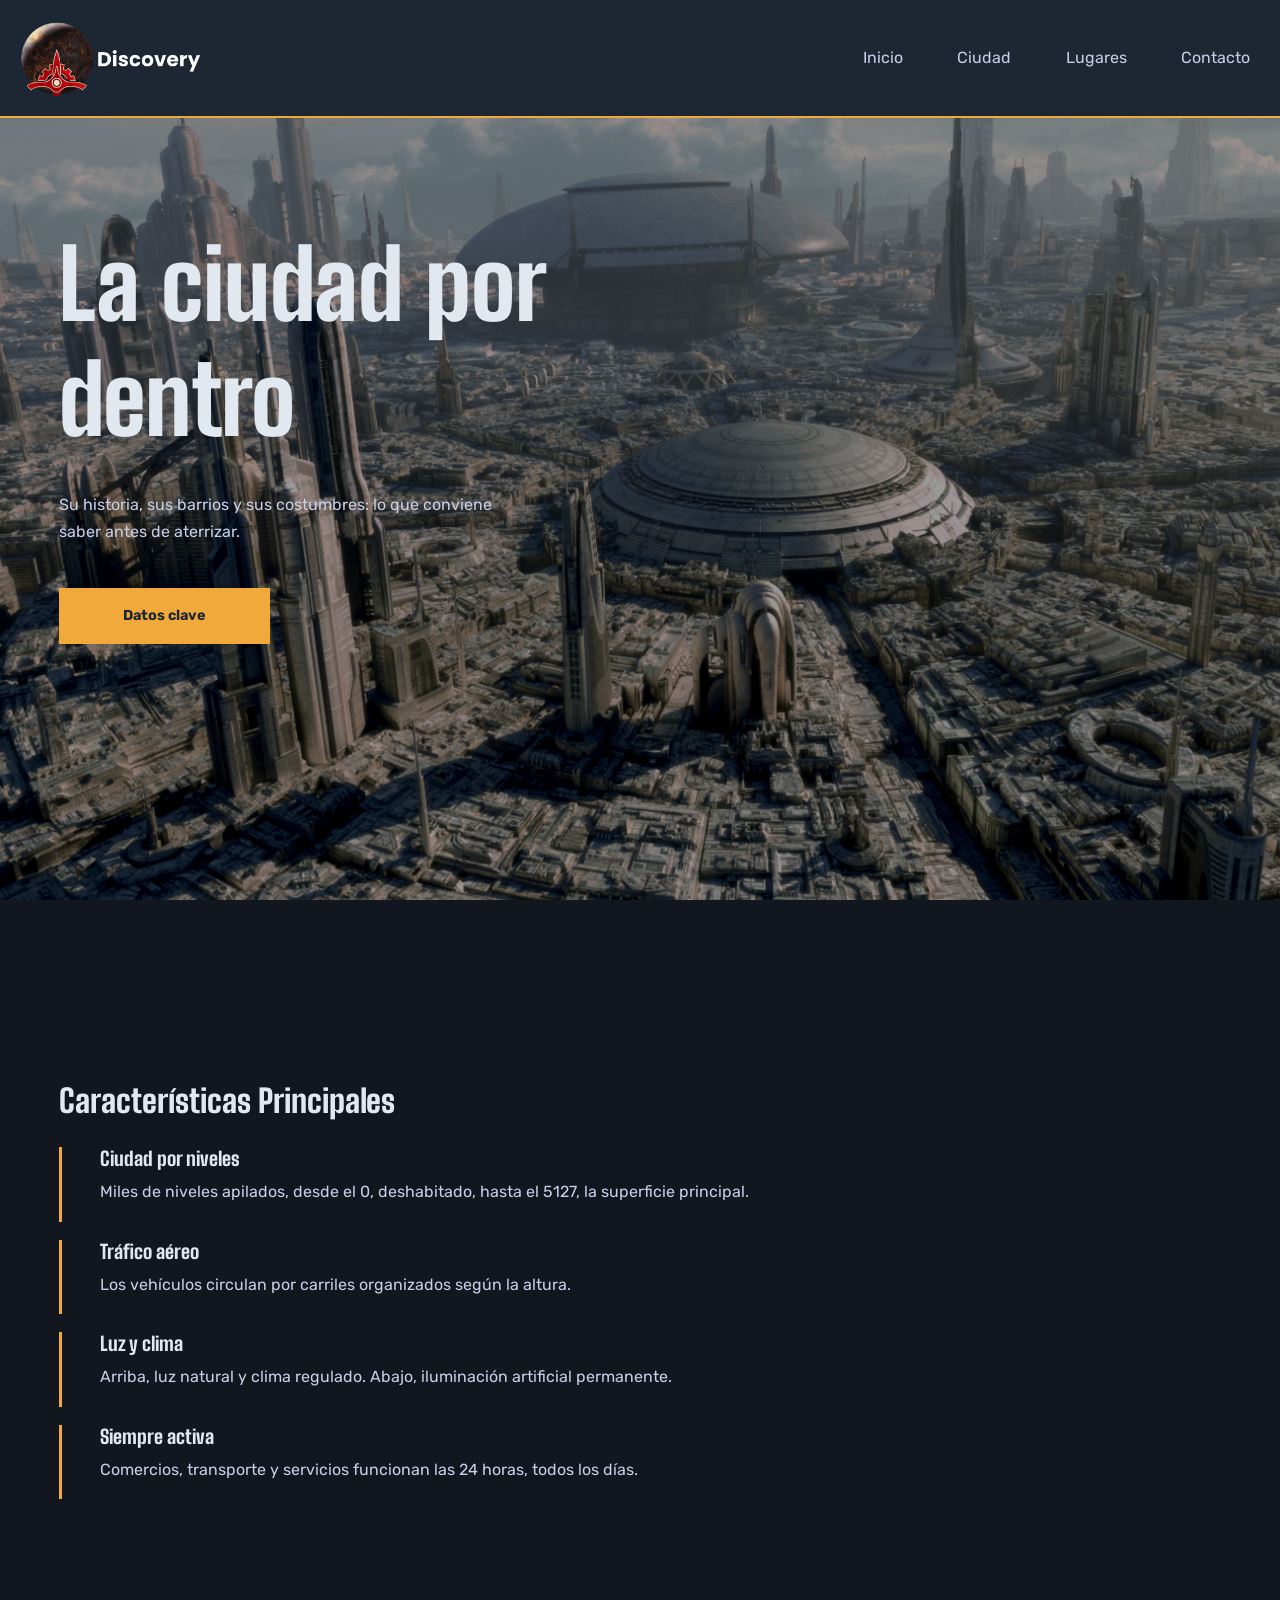
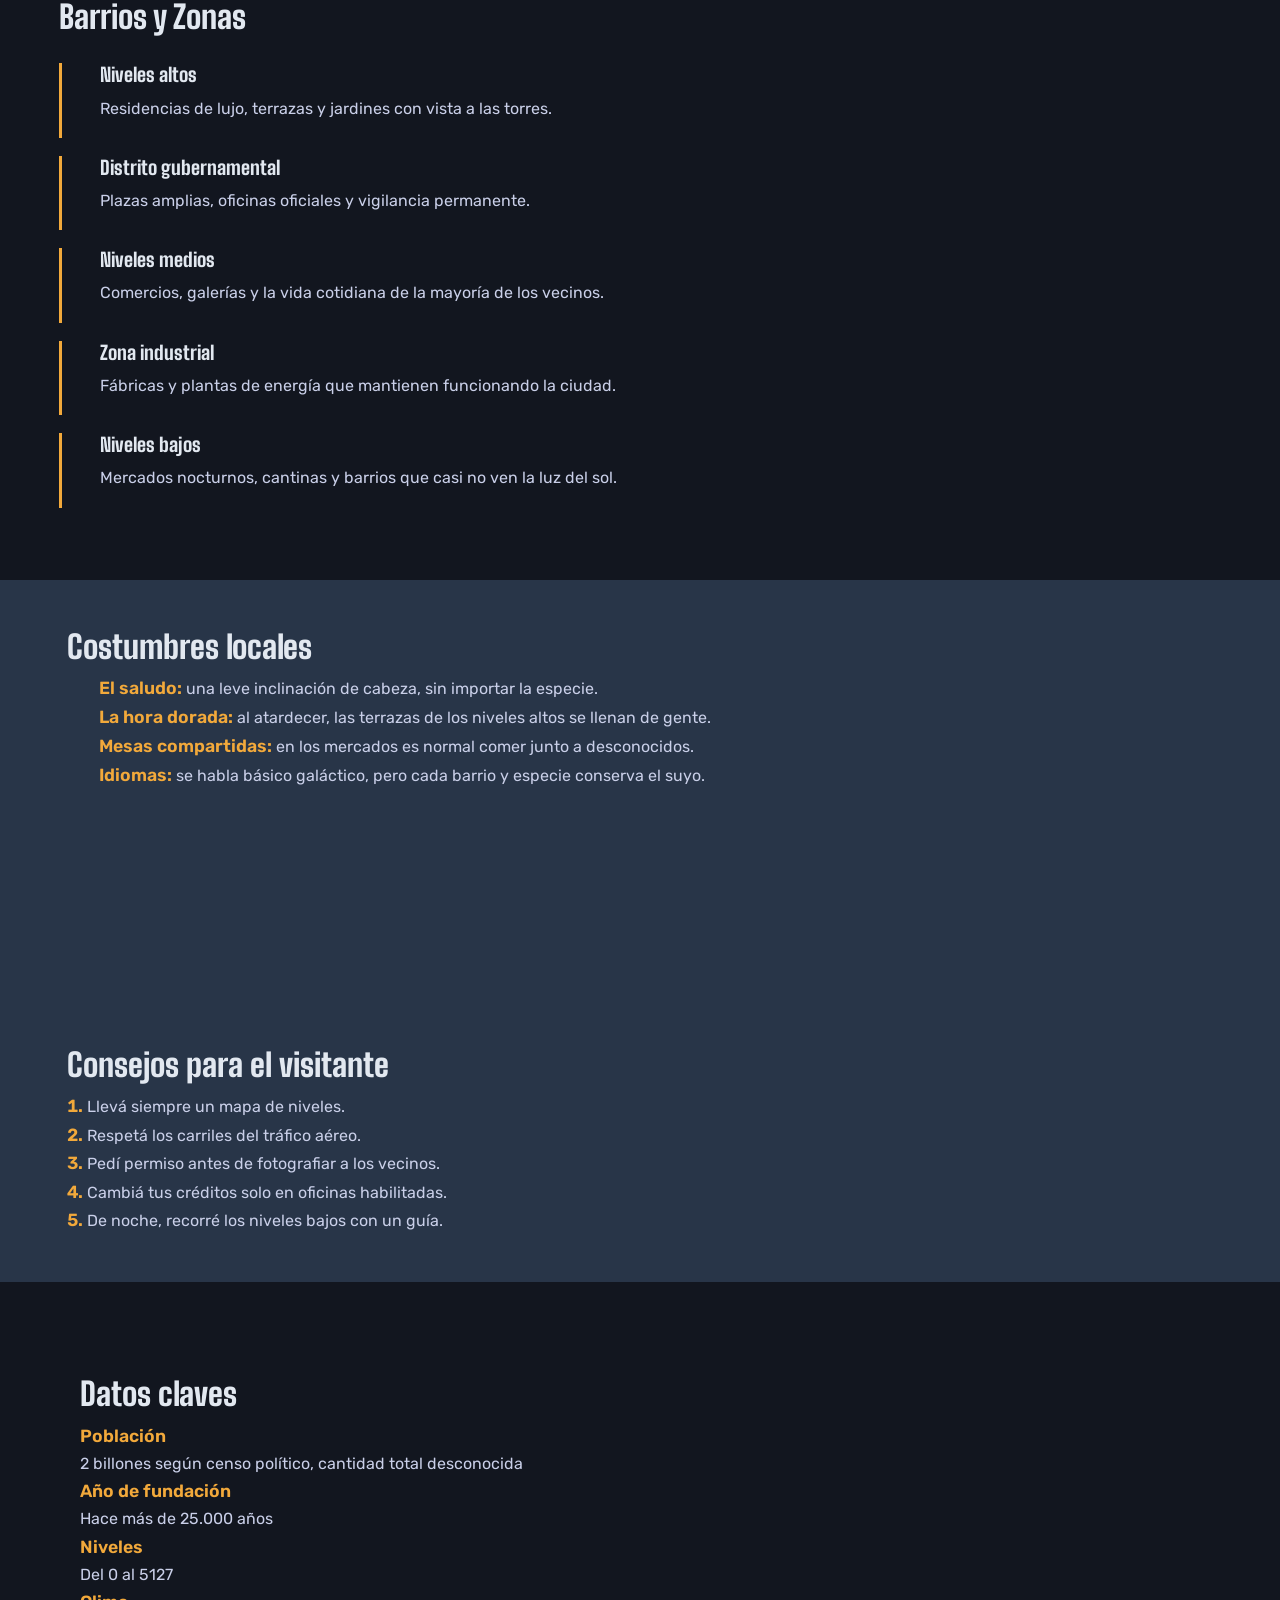
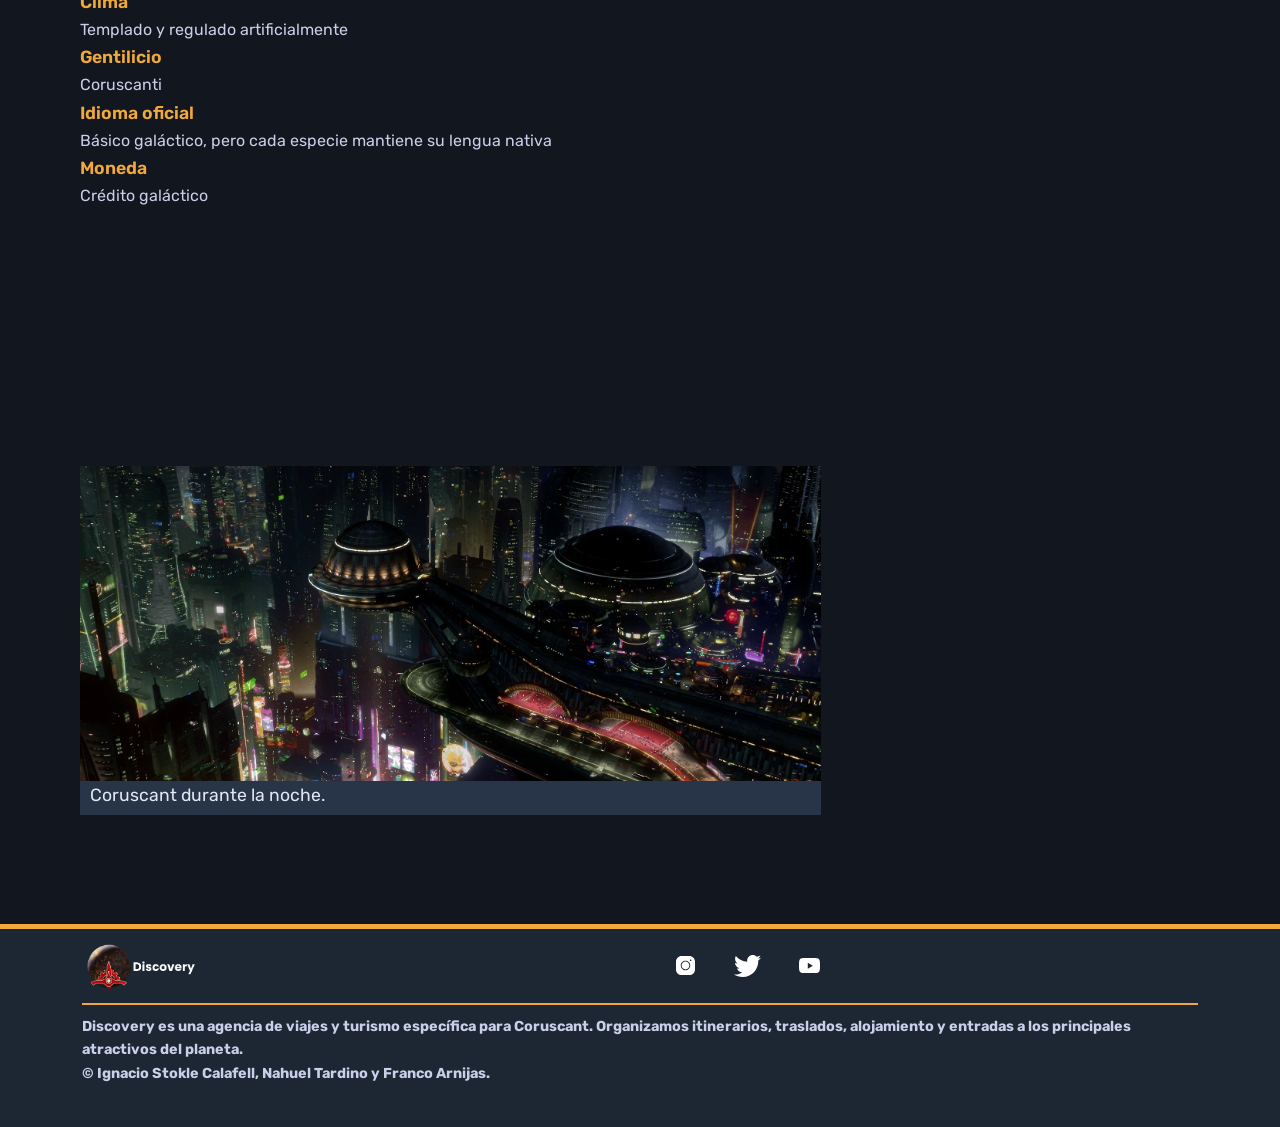
==== commit 074be612: "feat: Integracion de Bootstrap al sitio, navbar responsiva con Bootstrap, Footer con grilla de Boots" ====
--- a/ciudad.html
+++ b/ciudad.html
@@ -3,27 +3,47 @@
 <head>
     <meta charset="UTF-8">
     <meta name="viewport" content="width=device-width, initial-scale=1.0">
+
+    <link rel="preconnect" href="https://fonts.googleapis.com">
+    <link rel="preconnect" href="https://fonts.gstatic.com" crossorigin>
+    <link href="https://fonts.googleapis.com/css2?family=Big+Shoulders:opsz,wght@10..72,100..900&family=Rubik:ital,wght@0,300..900;1,300..900&display=swap" rel="stylesheet">
+    <link href="https://fonts.googleapis.com/css2?family=Rubik:ital,wght@0,300..900;1,300..900&display=swap" rel="stylesheet">
+
+    <link href="https://cdn.jsdelivr.net/npm/bootstrap@5.3.8/dist/css/bootstrap.min.css" rel="stylesheet" integrity="sha384-sRIl4kxILFvY47J16cr9ZwB07vP4J8+LH7qKQnuqkuIAvNWLzeN8tE5YBujZqJLB" crossorigin="anonymous">
     <link rel="stylesheet" href="./CSS/estilos.css">
     <link rel="icon" href="./IMG/Logo solo letra.png">
-    <title>Discovery | Ciudad</title>
-    <link rel="preconnect" href="https://fonts.googleapis.com">
-    <link rel="preconnect" href="https://fonts.gstatic.com" crossorigin>
-    <link href="https://fonts.googleapis.com/css2?family=Bebas+Neue&family=Big+Shoulders:opsz,wght@10..72,100..900&family=Oswald:wght@200&family=Plus+Jakarta+Sans:ital,wght@0,200..800;1,200..800&family=Roboto+Condensed:ital,wght@0,100..900;1,100..900&display=swap" rel="stylesheet">
-    <link rel="preconnect" href="https://fonts.googleapis.com">
-    <link rel="preconnect" href="https://fonts.gstatic.com" crossorigin>
-    <link href="https://fonts.googleapis.com/css2?family=Rubik:ital,wght@0,300..900;1,300..900&display=swap" rel="stylesheet">
+
+    <title>Discovery | Inicio</title>
 </head>
+<script src="https://cdn.jsdelivr.net/npm/bootstrap@5.3.8/dist/js/bootstrap.bundle.min.js" integrity="sha384-FKyoEForCGlyvwx9Hj09JcYn3nv7wiPVlz7YYwJrWVcXK/BmnVDxM+D2scQbITxI" crossorigin="anonymous"></script>
 <body>
     <header>
-        <h1></h1>
-        <img src="./IMG/Logo con texto blanco.png" alt="logo-titulo" class="logo-titulo">
-        <nav>
-            <ul>
-                <li><a href="./index.html">Inicio</a></li>
-                <li><a href="./ciudad.html">Ciudad</a></li>
-                <li><a href="./lugares.html">Lugares</a></li>
-                <li><a href="./contacto.html">Contacto</a></li> 
-            </ul>
+        <nav class="navbar navbar-expand-md">
+            <div class="container-fluid">
+                <a class="navbar-brand" href="#">
+                    <h1></h1>
+                    <img src="./IMG/Logo con texto blanco.png" alt="logo-titulo" class="logo-titulo">
+                </a>
+                <button class="navbar-toggler" type="button" data-bs-toggle="collapse" data-bs-target="#menuPrincipal">
+                    <span class="navbar-toggler-icon"></span>
+                </button>
+                <div class="collapse navbar-collapse" id="menuPrincipal">
+                    <ul class="navbar-nav ms-auto">
+                        <li class="nav-item">
+                            <a class="nav-link" href="./index.html">Inicio</a>
+                        </li>
+                        <li class="nav-item">
+                            <a class="nav-link" href="./ciudad.html">Ciudad</a>
+                        </li>
+                        <li class="nav-item">
+                            <a class="nav-link" href="./lugares.html">Lugares</a>
+                        </li>
+                        <li class="nav-item">
+                            <a class="nav-link" href="./contacto.html">Contacto</a>
+                        </li>
+                    </ul>
+                </div>
+            </div>
         </nav>
     </header>
     <main>
@@ -145,32 +165,47 @@
         </section>
     </main>
     <footer>
-        <div class="footer-general">
-            <div class="info-footer">
-                <div class="foot-lgo-nombre">
-                    <img src="./IMG/Logo con texto blanco.png">
-                </div>
-                <div class="footer-redes">
-                    <ul>
-                        <li><a href="https://www.instagram.com/starwars/?hl=es" target="_blank"><svg xmlns="http://www.w3.org/2000/svg" x="0px" y="0px" width="100" height="100" viewBox="0,0,256,256">
-                            <g transform="translate(25.6,25.6) scale(0.8,0.8)"><g fill="#ffffff" fill-rule="nonzero" stroke="none" stroke-width="1" stroke-linecap="butt" stroke-linejoin="miter" stroke-miterlimit="10" stroke-dasharray="" stroke-dashoffset="0" font-family="none" font-weight="none" font-size="none" text-anchor="none" style="mix-blend-mode: normal"><g transform="scale(5.12,5.12)"><path d="M16,3c-7.17,0 -13,5.83 -13,13v18c0,7.17 5.83,13 13,13h18c7.17,0 13,-5.83 13,-13v-18c0,-7.17 -5.83,-13 -13,-13zM37,11c1.1,0 2,0.9 2,2c0,1.1 -0.9,2 -2,2c-1.1,0 -2,-0.9 -2,-2c0,-1.1 0.9,-2 2,-2zM25,14c6.07,0 11,4.93 11,11c0,6.07 -4.93,11 -11,11c-6.07,0 -11,-4.93 -11,-11c0,-6.07 4.93,-11 11,-11zM25,16c-4.96,0 -9,4.04 -9,9c0,4.96 4.04,9 9,9c4.96,0 9,-4.04 9,-9c0,-4.96 -4.04,-9 -9,-9z"></path></g></g></g>
-                            </svg></a></li>
-                        <li><a href="https://x.com/starwars/" target="_blank"><svg xmlns="http://www.w3.org/2000/svg" x="0px" y="0px" width="100" height="100" viewBox="0,0,256,256">
-                            <g fill="#ffffff" fill-rule="nonzero" stroke="none" stroke-width="1" stroke-linecap="butt" stroke-linejoin="miter" stroke-miterlimit="10" stroke-dasharray="" stroke-dashoffset="0" font-family="none" font-weight="none" font-size="none" text-anchor="none" style="mix-blend-mode: normal"><g transform="scale(5.12,5.12)"><path d="M50.0625,10.4375c-1.84766,0.82031 -3.82812,1.37109 -5.91016,1.62109c2.125,-1.27344 3.75781,-3.28906 4.52344,-5.6875c-1.98437,1.17578 -4.19141,2.03125 -6.53125,2.49219c-1.875,-2 -4.54687,-3.24609 -7.50391,-3.24609c-5.67969,0 -10.28516,4.60156 -10.28516,10.28125c0,0.80469 0.09375,1.58984 0.26953,2.34375c-8.54687,-0.42969 -16.12109,-4.52344 -21.19531,-10.74609c-0.88672,1.52344 -1.39062,3.28906 -1.39062,5.17187c0,3.56641 1.8125,6.71484 4.57422,8.5625c-1.6875,-0.05469 -3.27344,-0.51953 -4.66016,-1.28906c0,0.04297 0,0.08594 0,0.12891c0,4.98438 3.54688,9.13672 8.24609,10.08594c-0.85937,0.23438 -1.76953,0.35938 -2.70703,0.35938c-0.66406,0 -1.30859,-0.0625 -1.9375,-0.1875c1.3125,4.08203 5.10938,7.0625 9.60547,7.14453c-3.51562,2.75781 -7.94922,4.39844 -12.76953,4.39844c-0.83203,0 -1.64844,-0.04687 -2.44922,-0.14453c4.54687,2.92188 9.95312,4.62109 15.76172,4.62109c18.91406,0 29.25781,-15.66797 29.25781,-29.25391c0,-0.44531 -0.01172,-0.89453 -0.02734,-1.33203c2.00781,-1.44922 3.75,-3.26172 5.12891,-5.32422z"></path></g></g>
-                            </svg></a></li>
-                        <li><a href="https://www.youtube.com/user/starwars" target="_blank"><svg xmlns="http://www.w3.org/2000/svg" x="0px" y="0px" width="100" height="100" viewBox="0,0,256,256">
-                            <g transform=""><g fill="#ffffff" fill-rule="nonzero" stroke="none" stroke-width="1" stroke-linecap="butt" stroke-linejoin="miter" stroke-miterlimit="10" stroke-dasharray="" stroke-dashoffset="0" font-family="none" font-weight="none" font-size="none" text-anchor="none" style="mix-blend-mode: normal"><g transform="scale(3.55556,3.55556)"><path d="M61.115,18.856c2.551,2.647 2.885,6.853 2.885,17.144c0,10.291 -0.334,14.497 -2.885,17.144c-2.552,2.647 -5.209,2.856 -25.115,2.856c-19.906,0 -22.563,-0.209 -25.115,-2.856c-2.551,-2.647 -2.885,-6.853 -2.885,-17.144c0,-10.291 0.334,-14.497 2.885,-17.144c2.551,-2.647 5.209,-2.856 25.115,-2.856c19.906,0 22.563,0.209 25.115,2.856zM31.464,44.476l13.603,-8.044l-13.603,-7.918z"></path></g></g></g>
-                            </svg></a></li>
-                    </ul>
-                </div>
-            </div>
-            <p>
-                <span>
-                    Discovery es una agencia de viajes y turismo especifica para Corsucant.
-                    Organizamos itinerarios, traslados, alojamiento y entradas a los principales atractivos del planeta.
-                    <br> &copy; Ignacio Stokle Calafell, Nahuel Tardino y Franco Arnijas.
-                </span>
-            </p>
+        <div class="container footer-general">
+            <div class="row g-3 info-footer">
+                <div class="col-12 col-md-6">
+                    <div class="foot-lgo-nombre">
+                        <img src="./IMG/Logo con texto blanco.png" alt="Logo Discovery">
+                    </div>
+                </div>
+
+                <div class="col-12 col-md-6 ">
+                    <div class="footer-redes">
+                        <ul>
+                            <li><a href="https://www.instagram.com/starwars/?hl=es" target="_blank"><svg xmlns="http://www.w3.org/2000/svg" x="0px" y="0px" width="100" height="100" viewBox="0,0,256,256">
+                                <g transform="translate(25.6,25.6) scale(0.8,0.8)"><g fill="#ffffff" fill-rule="nonzero" stroke="none" stroke-width="1" stroke-linecap="butt" stroke-linejoin="miter" stroke-miterlimit="10" stroke-dasharray="" stroke-dashoffset="0" font-family="none" font-weight="none" font-size="none" text-anchor="none" style="mix-blend-mode: normal"><g transform="scale(5.12,5.12)"><path d="M16,3c-7.17,0 -13,5.83 -13,13v18c0,7.17 5.83,13 13,13h18c7.17,0 13,-5.83 13,-13v-18c0,-7.17 -5.83,-13 -13,-13zM37,11c1.1,0 2,0.9 2,2c0,1.1 -0.9,2 -2,2c-1.1,0 -2,-0.9 -2,-2c0,-1.1 0.9,-2 2,-2zM25,14c6.07,0 11,4.93 11,11c0,6.07 -4.93,11 -11,11c-6.07,0 -11,-4.93 -11,-11c0,-6.07 4.93,-11 11,-11zM25,16c-4.96,0 -9,4.04 -9,9c0,4.96 4.04,9 9,9c4.96,0 9,-4.04 9,-9c0,-4.96 -4.04,-9 -9,-9z"></path></g></g></g>
+                                </svg></a>
+                            </li>
+                            <li><a href="https://x.com/starwars/" target="_blank"><svg xmlns="http://www.w3.org/2000/svg" x="0px" y="0px" width="100" height="100" viewBox="0,0,256,256">
+                                <g fill="#ffffff" fill-rule="nonzero" stroke="none" stroke-width="1" stroke-linecap="butt" stroke-linejoin="miter" stroke-miterlimit="10" stroke-dasharray="" stroke-dashoffset="0" font-family="none" font-weight="none" font-size="none" text-anchor="none" style="mix-blend-mode: normal"><g transform="scale(5.12,5.12)"><path d="M50.0625,10.4375c-1.84766,0.82031 -3.82812,1.37109 -5.91016,1.62109c2.125,-1.27344 3.75781,-3.28906 4.52344,-5.6875c-1.98437,1.17578 -4.19141,2.03125 -6.53125,2.49219c-1.875,-2 -4.54687,-3.24609 -7.50391,-3.24609c-5.67969,0 -10.28516,4.60156 -10.28516,10.28125c0,0.80469 0.09375,1.58984 0.26953,2.34375c-8.54687,-0.42969 -16.12109,-4.52344 -21.19531,-10.74609c-0.88672,1.52344 -1.39062,3.28906 -1.39062,5.17187c0,3.56641 1.8125,6.71484 4.57422,8.5625c-1.6875,-0.05469 -3.27344,-0.51953 -4.66016,-1.28906c0,0.04297 0,0.08594 0,0.12891c0,4.98438 3.54688,9.13672 8.24609,10.08594c-0.85937,0.23438 -1.76953,0.35938 -2.70703,0.35938c-0.66406,0 -1.30859,-0.0625 -1.9375,-0.1875c1.3125,4.08203 5.10938,7.0625 9.60547,7.14453c-3.51562,2.75781 -7.94922,4.39844 -12.76953,4.39844c-0.83203,0 -1.64844,-0.04687 -2.44922,-0.14453c4.54687,2.92188 9.95312,4.62109 15.76172,4.62109c18.91406,0 29.25781,-15.66797 29.25781,-29.25391c0,-0.44531 -0.01172,-0.89453 -0.02734,-1.33203c2.00781,-1.44922 3.75,-3.26172 5.12891,-5.32422z"></path></g></g>
+                                </svg></a>
+                            </li>
+                            <li><a href="https://www.youtube.com/user/starwars" target="_blank"><svg xmlns="http://www.w3.org/2000/svg" x="0px" y="0px" width="100" height="100" viewBox="0,0,256,256">
+                                <g transform=""><g fill="#ffffff" fill-rule="nonzero" stroke="none" stroke-width="1" stroke-linecap="butt" stroke-linejoin="miter" stroke-miterlimit="10" stroke-dasharray="" stroke-dashoffset="0" font-family="none" font-weight="none" font-size="none" text-anchor="none" style="mix-blend-mode: normal"><g transform="scale(3.55556,3.55556)"><path d="M61.115,18.856c2.551,2.647 2.885,6.853 2.885,17.144c0,10.291 -0.334,14.497 -2.885,17.144c-2.552,2.647 -5.209,2.856 -25.115,2.856c-19.906,0 -22.563,-0.209 -25.115,-2.856c-2.551,-2.647 -2.885,-6.853 -2.885,-17.144c0,-10.291 0.334,-14.497 2.885,-17.144c2.551,-2.647 5.209,-2.856 25.115,-2.856c19.906,0 22.563,0.209 25.115,2.856zM31.464,44.476l13.603,-8.044l-13.603,-7.918z"></path></g></g></g>
+                                </svg></a>
+                            </li>
+                        </ul>
+                    </div>
+                </div>
+            </div>
+
+            <div class="row g-3">
+                <div class="col-12">
+                    <p>
+                        <span>
+                            Discovery es una agencia de viajes y turismo específica para Coruscant.
+                            Organizamos itinerarios, traslados, alojamiento y entradas a los
+                            principales atractivos del planeta.
+                            <br>
+                            &copy; Ignacio Stokle Calafell, Nahuel Tardino y Franco Arnijas.
+                        </span>
+                    </p>
+                </div>
+            </div>
         </div>
     </footer>
 </body>
--- a/CSS/estilos.css
+++ b/CSS/estilos.css
@@ -29,20 +29,15 @@
     flex-direction: column;
     align-items: center;
 }
+
 /* HEADER */
-header{
+header {
     height: fit-content;
     width: 100%;
     background-color: var(--color-secundario);
     border-bottom: 2px solid var(--color-acento);
-    gap: 1dvh;
-    padding: 1rem;
-    display: flex;
-    justify-content: space-between;
-    align-items: center;
     position: fixed;
     top: 0;
-    flex-wrap: wrap;
 
     transition: all 0.5s ease;
     animation: headerScroll linear both;
@@ -62,10 +57,21 @@
     }
 }
 
+/* NAVEGACION DE BOOTSTRAP*/
+header nav ul {
+    height: fit-content;
+    width: fit-content;
+    list-style: none;
+    display: flex;
+    justify-content: center;
+    align-items: center;
+    gap: 3dvw;
+    margin: 0;
+    padding: 10px;
+}
 h1{
     display: none;
 }
-
 .logo-titulo{
     height: 10dvh;
 
@@ -74,7 +80,6 @@
     animation-timeline: scroll();
     animation-range: 0 200px;
 }
-
 @keyframes logotituloScroll{
     from{
         height: 10dvh;
@@ -83,26 +88,12 @@
         height: 8dvh;
     }
 }
-/* NAVEGACION */
-nav ul{
-    height: fit-content;
-    width: fit-content;
-    list-style: none;
-    display: flex;
-    justify-content: center;
-    align-items: center;
-    gap: 3dvw;
-    margin: 0;
-    padding: 10px;
-}
-
-nav a{
+header nav .nav-link {
     height: fit-content;
     width: fit-content;
     text-decoration: none;
     color: var(--color-texto-secundario);
-    transition: 0.2s ease;
-    font-size: clamp(.6rem, 2vw, 1rem);
+    font-size: clamp(.8rem, 2vw, 1rem);
     border-radius: 15px;
     padding: .5rem 1rem;
 
@@ -111,18 +102,28 @@
     animation-timeline: scroll();
     animation-range: 0 200px;
 }
-@keyframes navScroll{
-    from{
-        font-size: clamp(.6rem, 2vw, 1rem);
-    }
-    to{
-        font-size: clamp(.6rem, 2vw, .9rem);
-    }
-}
-nav a:hover{
+@keyframes navScroll {
+    from {
+        font-size: clamp(.8rem, 2vw, 1rem);
+    }
+    to {
+        font-size: clamp(.7rem, 2vw, .9rem);
+    }
+}
+header nav .nav-link:hover {
     color: var(--color-secundario);
     background-color: var(--color-acento);
 }
+header nav .navbar-toggler {
+    border-color: var(--color-secundario);
+}
+header nav .navbar-toggler:focus {
+    box-shadow: 0 var(--color-secundario);
+}
+header nav .navbar-toggler-icon {
+    filter: invert(1);
+}
+
 
 /* FOOTER */
 footer{
@@ -140,20 +141,16 @@
     align-items: center;
 }
 .footer-general{
-    width: 70%;
     display: grid;
-    grid-template-columns: 100%;
-    grid-template-rows: auto auto;
+    width: 100%;
     gap: 10px;
 }
 .info-footer{
     width: 100%;
-    display: grid;
-    grid-template-columns: 1fr 1fr;
     justify-content: center;
 }
 .foot-lgo-nombre{
-    width: fit-content;
+    width: 100%;
     height: auto;
     display: flex;
     align-items: center;
@@ -163,7 +160,7 @@
 }
 .footer-redes{
     width: fit-content;
-    height: auto;
+    height: 100%;
     justify-self: end;
 }
 .footer-redes ul{
@@ -173,7 +170,7 @@
     display: flex;
     justify-content: space-around;
     align-items: center;
-    gap: 15px;
+    gap: 35px;
     padding-right: 5px;
 }
 .footer-redes li{
@@ -208,6 +205,22 @@
 }
 footer span{
     text-align: start;
+}
+@media (max-width: 767px) {
+    .foot-lgo-nombre {
+        justify-content: center;
+        width: 100%;
+    }
+
+    .footer-redes {
+        width: 100%;
+    }
+    .footer-redes ul{
+        width: fit-content;
+        gap: 35px;
+        justify-content: center;
+        justify-self: center;
+    }
 }
 
 /* MAIN */
@@ -346,9 +359,9 @@
 
 
 #presentacion, #presentacion-ciudad{
-    min-height: 60dvh;
-    width: 100%;
-    margin-bottom: 30dvh;
+    min-height: 60vh;
+    width: 100%;
+    margin-bottom: 30vh;
     display: flex;
     justify-content: center;
     overflow: hidden;
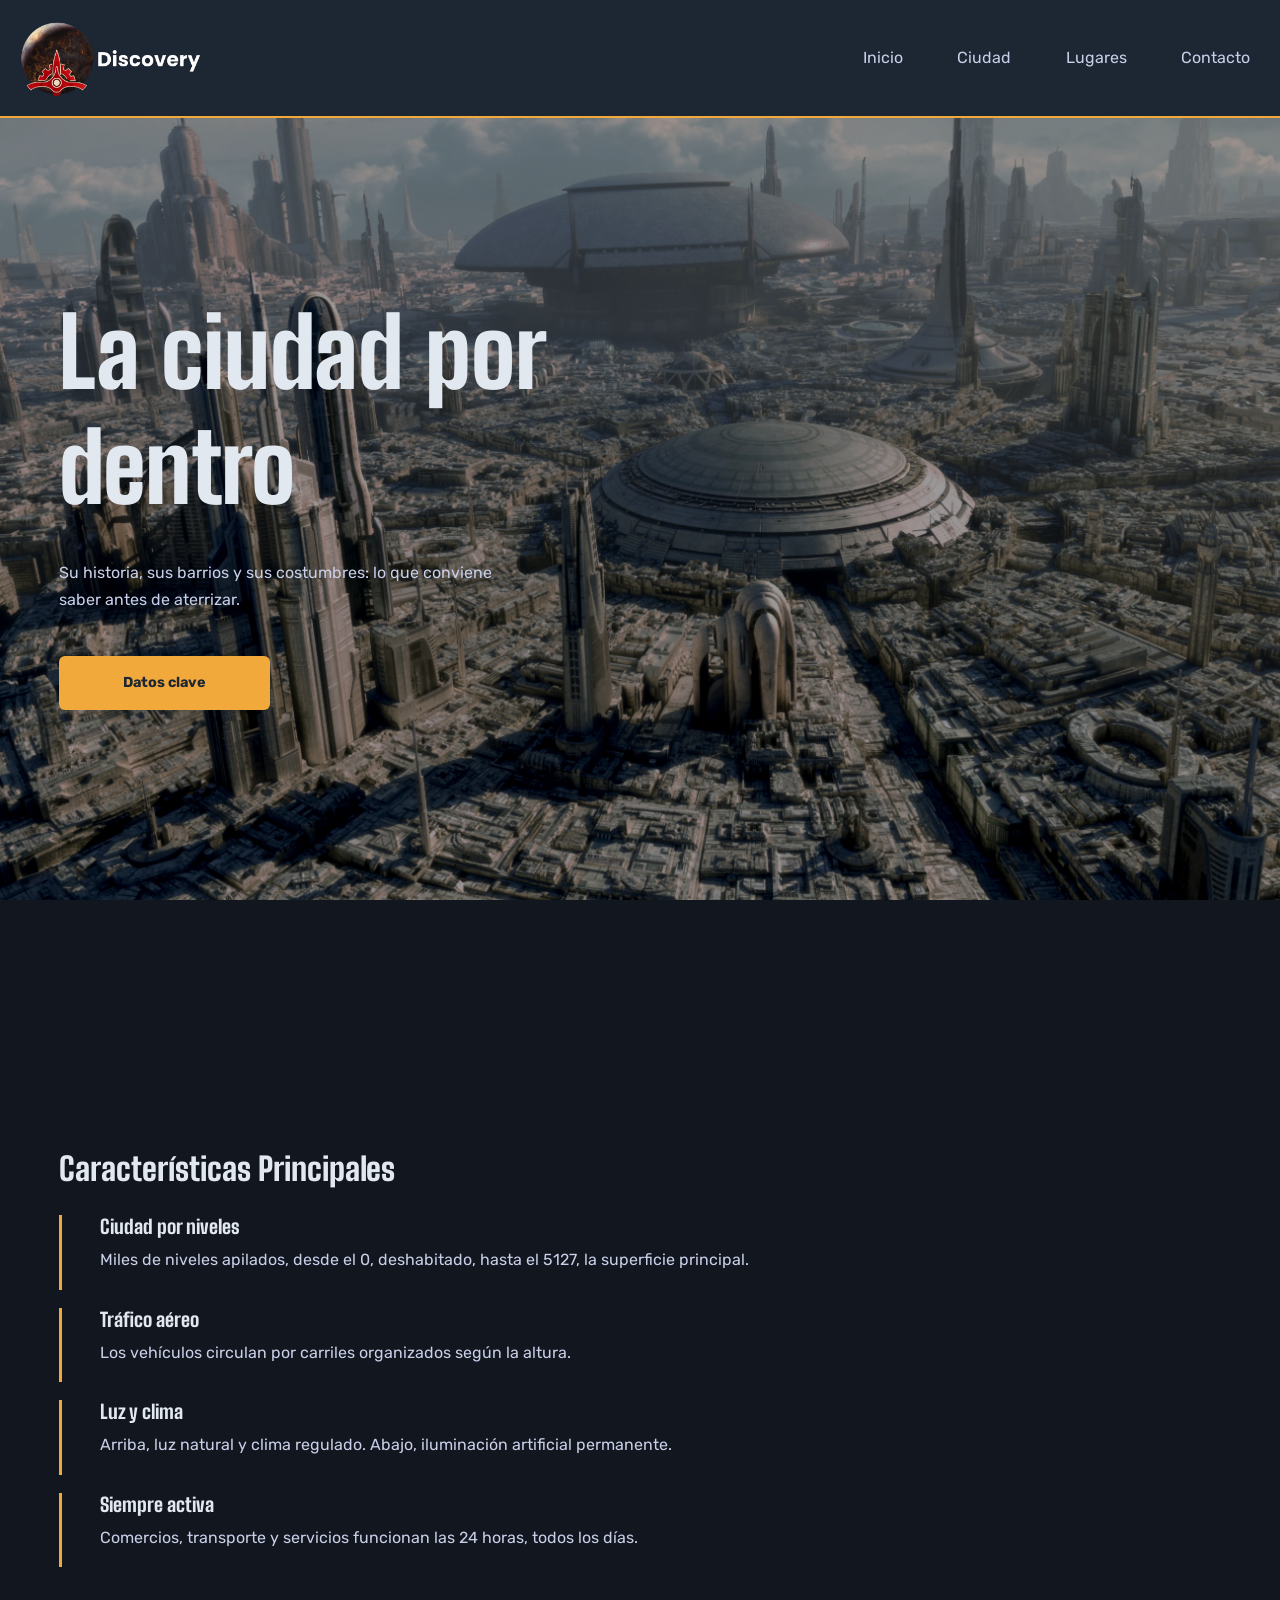
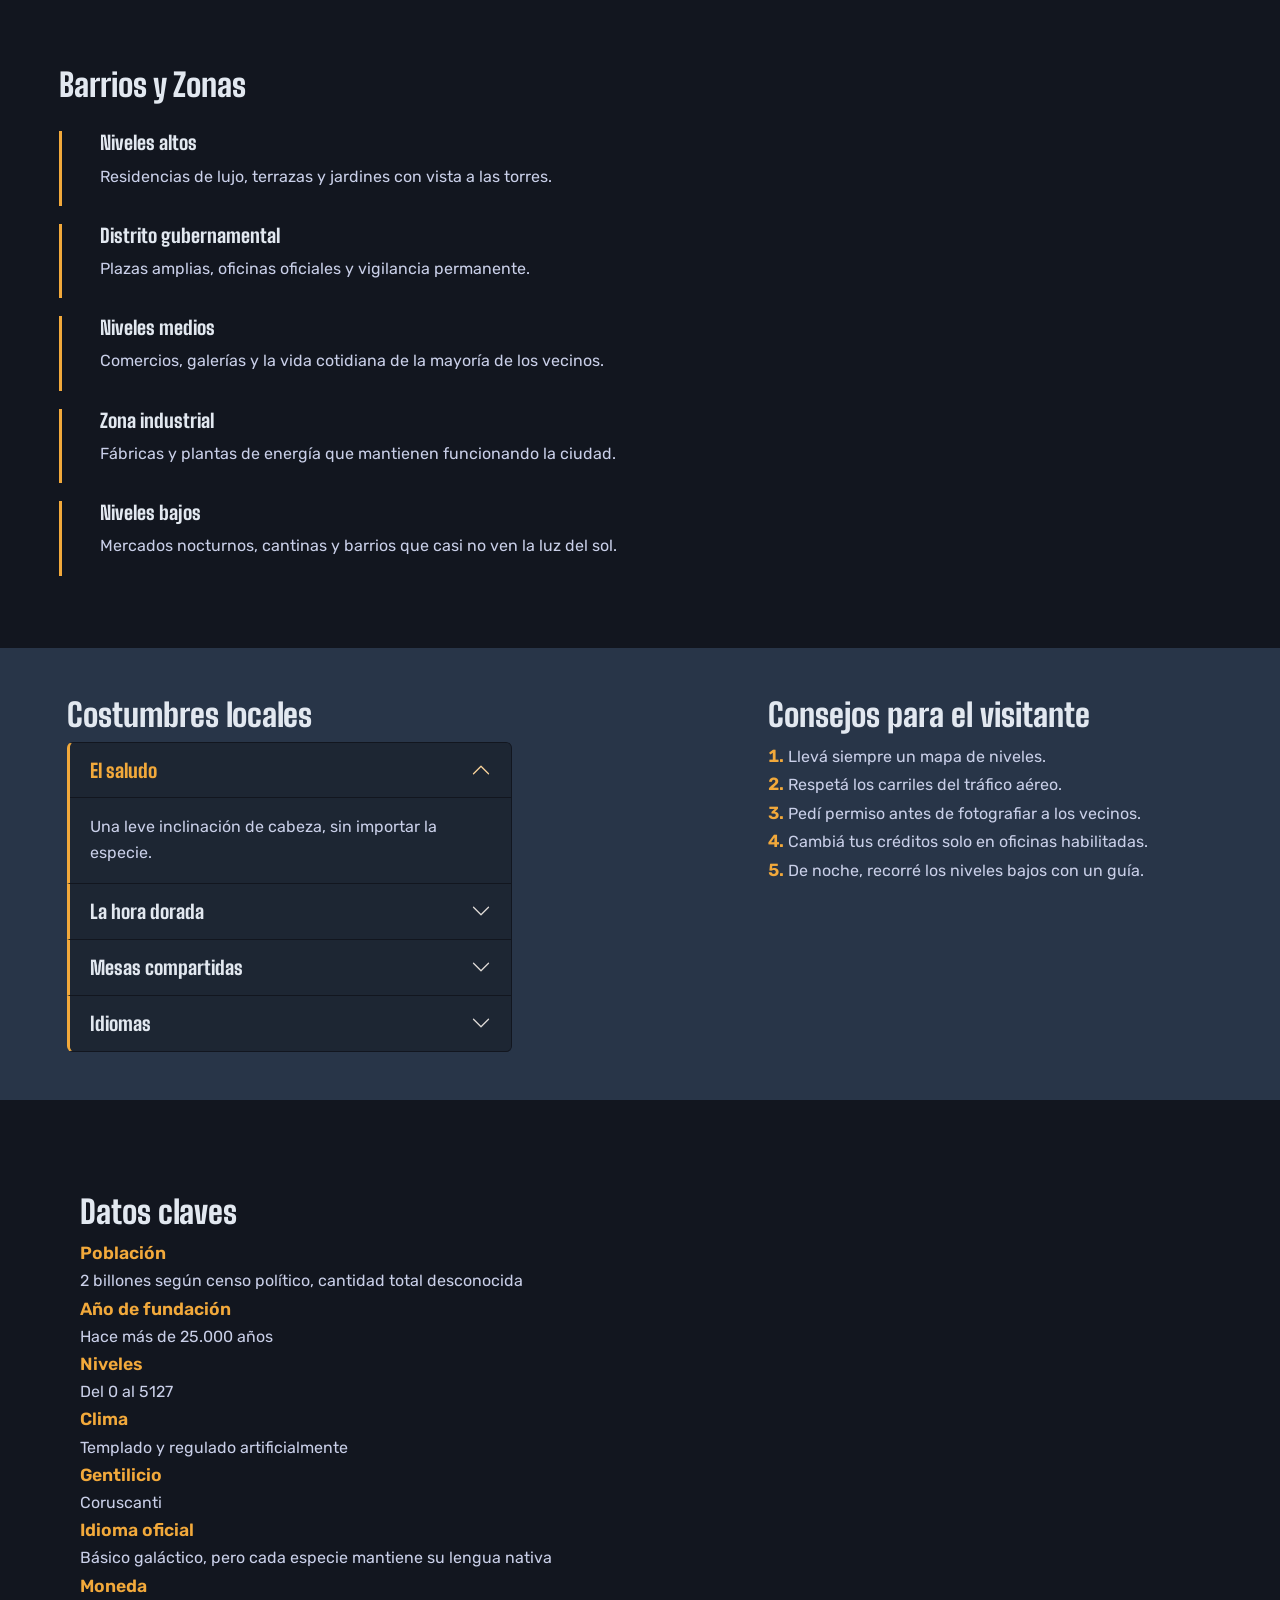
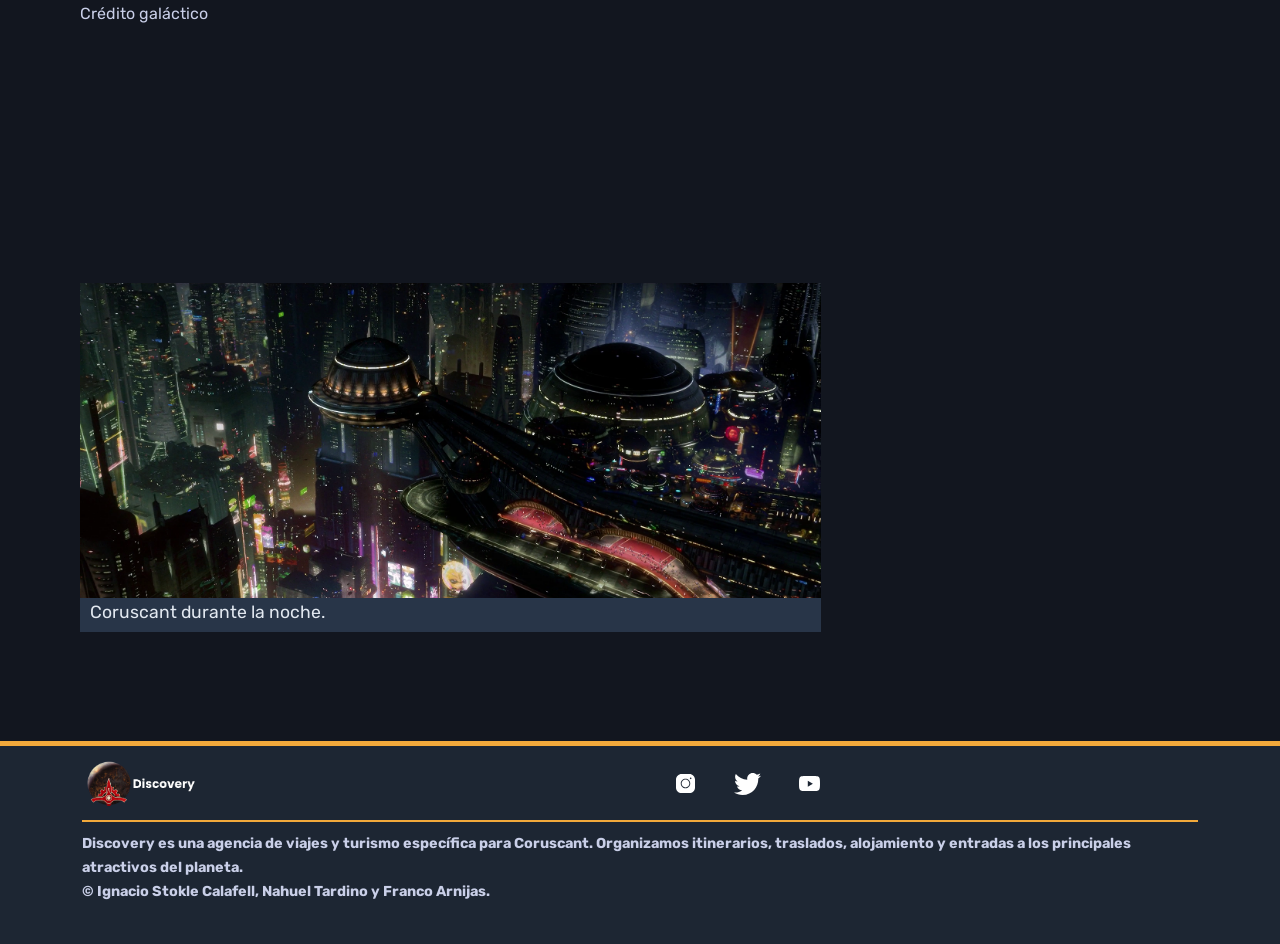
==== commit 7e2b4be3: "feat: Botones Bootstrap en index y ciudad, acordeon Bootstrap  en ciudad en la seccion de costumbres" ====
--- a/ciudad.html
+++ b/ciudad.html
@@ -15,7 +15,6 @@
 
     <title>Discovery | Inicio</title>
 </head>
-<script src="https://cdn.jsdelivr.net/npm/bootstrap@5.3.8/dist/js/bootstrap.bundle.min.js" integrity="sha384-FKyoEForCGlyvwx9Hj09JcYn3nv7wiPVlz7YYwJrWVcXK/BmnVDxM+D2scQbITxI" crossorigin="anonymous"></script>
 <body>
     <header>
         <nav class="navbar navbar-expand-md">
@@ -52,7 +51,7 @@
             <div class="contenedor">
                 <h2 class="titulo-principal">La ciudad por dentro</h2>
                 <p>Su historia, sus barrios y sus costumbres: lo que conviene saber antes de aterrizar.</p>
-                <a href="#datos" class="boton">Datos clave</a>
+                <a href="#datos" class="btn btn-primary">Datos clave</a>
             </div>
         </section>
 
@@ -111,16 +110,65 @@
         </section>
 
         <!--Seccion de costumbres-->
-        <section id="costumbres" class="costumbres">
-            <div class="contenedor">
+        <section id="costumbres" class="costumbres fondo">
+            <div class="contenedor dos-col">
                 <div>
                     <h2>Costumbres locales</h2>
-                    <ul class="cultura">
-                        <li><strong>El saludo:</strong> una leve inclinación de cabeza, sin importar la especie.</li>
-                        <li><strong>La hora dorada:</strong> al atardecer, las terrazas de los niveles altos se llenan de gente.</li>
-                        <li><strong>Mesas compartidas:</strong> en los mercados es normal comer junto a desconocidos.</li>
-                        <li><strong>Idiomas:</strong> se habla básico galáctico, pero cada barrio y especie conserva el suyo.</li>
-                    </ul>
+                    <div class="accordion" id="acordeon-costumbres">
+
+                        <div class="accordion-item">
+                            <h3 class="accordion-header">
+                                <button class="accordion-button" type="button" data-bs-toggle="collapse" data-bs-target="#costumbre-saludo" aria-expanded="true" aria-controls="costumbre-saludo">
+                                    El saludo
+                                </button>
+                            </h3>
+                            <div id="costumbre-saludo" class="accordion-collapse collapse show" data-bs-parent="#acordeon-costumbres">
+                                <div class="accordion-body">
+                                    <p>Una leve inclinación de cabeza, sin importar la especie.</p>
+                                </div>
+                            </div>
+                        </div>
+
+                        <div class="accordion-item">
+                            <h3 class="accordion-header">
+                                <button class="accordion-button collapsed" type="button" data-bs-toggle="collapse" data-bs-target="#costumbre-hora-dorada" aria-expanded="false" aria-controls="costumbre-hora-dorada">
+                                    La hora dorada
+                                </button>
+                            </h3>
+                            <div id="costumbre-hora-dorada" class="accordion-collapse collapse" data-bs-parent="#acordeon-costumbres">
+                                <div class="accordion-body">
+                                    <p>Al atardecer, las terrazas de los niveles altos se llenan de gente.</p>
+                                </div>
+                            </div>
+                        </div>
+
+                        <div class="accordion-item">
+                            <h3 class="accordion-header">
+                                <button class="accordion-button collapsed" type="button" data-bs-toggle="collapse" data-bs-target="#costumbre-mesas-compartidas" aria-expanded="false" aria-controls="costumbre-mesas-compartidas">
+                                    Mesas compartidas
+                                </button>
+                            </h3>
+                            <div id="costumbre-mesas-compartidas" class="accordion-collapse collapse" data-bs-parent="#acordeon-costumbres">
+                                <div class="accordion-body">
+                                    <p>En los mercados es normal comer junto a desconocidos.</p>
+                                </div>
+                            </div>
+                        </div>
+
+                        <div class="accordion-item">
+                            <h3 class="accordion-header">
+                                <button class="accordion-button collapsed" type="button" data-bs-toggle="collapse" data-bs-target="#costumbre-idiomas" aria-expanded="false" aria-controls="costumbre-idiomas">
+                                    Idiomas
+                                </button>
+                            </h3>
+                            <div id="costumbre-idiomas" class="accordion-collapse collapse" data-bs-parent="#acordeon-costumbres">
+                                <div class="accordion-body">
+                                    <p>Se habla básico galáctico, pero cada barrio conserva el suyo.</p>
+                                </div>
+                            </div>
+                        </div>
+
+                    </div>
                 </div>
                 <div>
                     <h2>Consejos para el visitante</h2>
@@ -208,5 +256,6 @@
             </div>
         </div>
     </footer>
+    <script src="https://cdn.jsdelivr.net/npm/bootstrap@5.3.8/dist/js/bootstrap.bundle.min.js" integrity="sha384-FKyoEForCGlyvwx9Hj09JcYn3nv7wiPVlz7YYwJrWVcXK/BmnVDxM+D2scQbITxI" crossorigin="anonymous"></script>
 </body>
 </html>
--- a/CSS/estilos.css
+++ b/CSS/estilos.css
@@ -24,7 +24,6 @@
     font-family: var(--fuente-principal);
     font-size: 1rem;
     line-height: 1.65;
-    padding-top: 200px;
     display: flex;
     flex-direction: column;
     align-items: center;
@@ -36,7 +35,8 @@
     width: 100%;
     background-color: var(--color-secundario);
     border-bottom: 2px solid var(--color-acento);
-    position: fixed;
+    position: sticky;
+    z-index: 1000;
     top: 0;
 
     transition: all 0.5s ease;
@@ -57,7 +57,7 @@
     }
 }
 
-/* NAVEGACION DE BOOTSTRAP*/
+/* NAVEGACION */
 header nav ul {
     height: fit-content;
     width: fit-content;
@@ -88,42 +88,6 @@
         height: 8dvh;
     }
 }
-header nav .nav-link {
-    height: fit-content;
-    width: fit-content;
-    text-decoration: none;
-    color: var(--color-texto-secundario);
-    font-size: clamp(.8rem, 2vw, 1rem);
-    border-radius: 15px;
-    padding: .5rem 1rem;
-
-    transition: all 0.5s ease;
-    animation: navScroll linear both;
-    animation-timeline: scroll();
-    animation-range: 0 200px;
-}
-@keyframes navScroll {
-    from {
-        font-size: clamp(.8rem, 2vw, 1rem);
-    }
-    to {
-        font-size: clamp(.7rem, 2vw, .9rem);
-    }
-}
-header nav .nav-link:hover {
-    color: var(--color-secundario);
-    background-color: var(--color-acento);
-}
-header nav .navbar-toggler {
-    border-color: var(--color-secundario);
-}
-header nav .navbar-toggler:focus {
-    box-shadow: 0 var(--color-secundario);
-}
-header nav .navbar-toggler-icon {
-    filter: invert(1);
-}
-
 
 /* FOOTER */
 footer{
@@ -231,6 +195,7 @@
     flex-direction: column;
     align-items: center;
     gap: 5dvh;
+    padding-top: 150px;
 }
 h2{
     font-size: clamp(1rem, 5vw, 2rem);
@@ -270,24 +235,6 @@
 }
 .presentacion p{
     max-width: 35dvw;
-}
-.boton{
-    width: fit-content;
-    height: fit-content;
-    padding: 1rem 4rem;
-    display: flex;
-    justify-content: center;
-    align-items: center;
-    background-color: var(--color-acento);
-    color: var(--color-secundario);
-    text-decoration: none;
-    font-size: clamp(.6rem, 1.3vw, .9rem);
-    font-weight: bold;
-    transition: .2s ease;
-}
-.boton:hover{
-    background-color: var(--color-texto-secundario);
-    cursor: pointer;
 }
 
 .identidad{
@@ -559,8 +506,8 @@
   font-weight: bold;
 }
 .contacto-formulario .opcion:has(input:checked) {
-  background-color: #f5b800;
-  border-color: #f5b800;
+  background-color: var(--color-acento);
+  border-color: var(--color-acento);
   font-weight: bold;
 }
 .contacto-formulario input[type="checkbox"]{
@@ -578,3 +525,94 @@
 
 
 /* BOOTSTRAP */
+
+/* HEADER CON NAV RESPONSIVA */
+header nav .nav-link {
+    height: fit-content;
+    width: fit-content;
+    text-decoration: none;
+    color: var(--color-texto-secundario);
+    font-size: clamp(.8rem, 2vw, 1rem);
+    border-radius: 15px;
+    padding: .5rem 1rem;
+
+    transition: all 0.5s ease;
+    animation: navScroll linear both;
+    animation-timeline: scroll();
+    animation-range: 0 200px;
+}
+@keyframes navScroll {
+    from {
+        font-size: clamp(.8rem, 2vw, 1rem);
+    }
+    to {
+        font-size: clamp(.7rem, 2vw, .9rem);
+    }
+}
+header nav .nav-link:hover {
+    color: var(--color-secundario);
+    background-color: var(--color-acento);
+}
+header nav .navbar-toggler {
+    border-color: var(--color-secundario);
+}
+header nav .navbar-toggler:focus {
+    box-shadow: 0 var(--color-secundario);
+}
+header nav .navbar-toggler-icon {
+    filter: invert(1);
+}
+
+/* BOTONES DE INDEX Y CIUDAD */
+.btn-primary{
+    width: fit-content;
+    height: fit-content;
+    padding: 1rem 4rem;
+    display: flex;
+    justify-content: center;
+    align-items: center;
+    background-color: var(--color-acento);
+    color: var(--color-secundario);
+    text-decoration: none;
+    font-size: clamp(.6rem, 1.3vw, .9rem);
+    font-weight: bold;
+    transition: .2s ease;
+    border: none
+}
+.btn-primary:hover{
+    background-color: var(--color-texto-secundario);
+    color: var(--color-primario);
+    cursor: pointer;
+}
+
+/* ACORDEON DE COSTUMBRES */
+.costumbres .contenedor > div{
+    flex: 1 1 20rem;
+}
+.costumbres .accordion-item{
+    background-color: var(--color-secundario);
+    color: var(--color-texto-secundario);
+    border-color: var(--color-primario);
+    border-left: 3px solid var(--color-acento);
+}
+.costumbres .accordion-button{
+    font-size: inherit;
+    font-weight: inherit;
+    background-color: var(--color-secundario);
+    color: var(--color-texto);
+}
+.costumbres .accordion-button::after{
+    filter: invert(1);
+}
+.costumbres .accordion-body p{
+    margin-bottom: 0;
+}
+.costumbres .accordion-button:not(.collapsed){
+    background-color: var(--color-secundario);
+    color: var(--color-acento);
+    box-shadow: inset 0 -1px 0 var(--color-primario);
+}
+.costumbres .accordion-button:focus{
+    border-color: var(--color-acento);
+    box-shadow: 0 0 0 .2rem rgba(242, 169, 59, .35);
+}
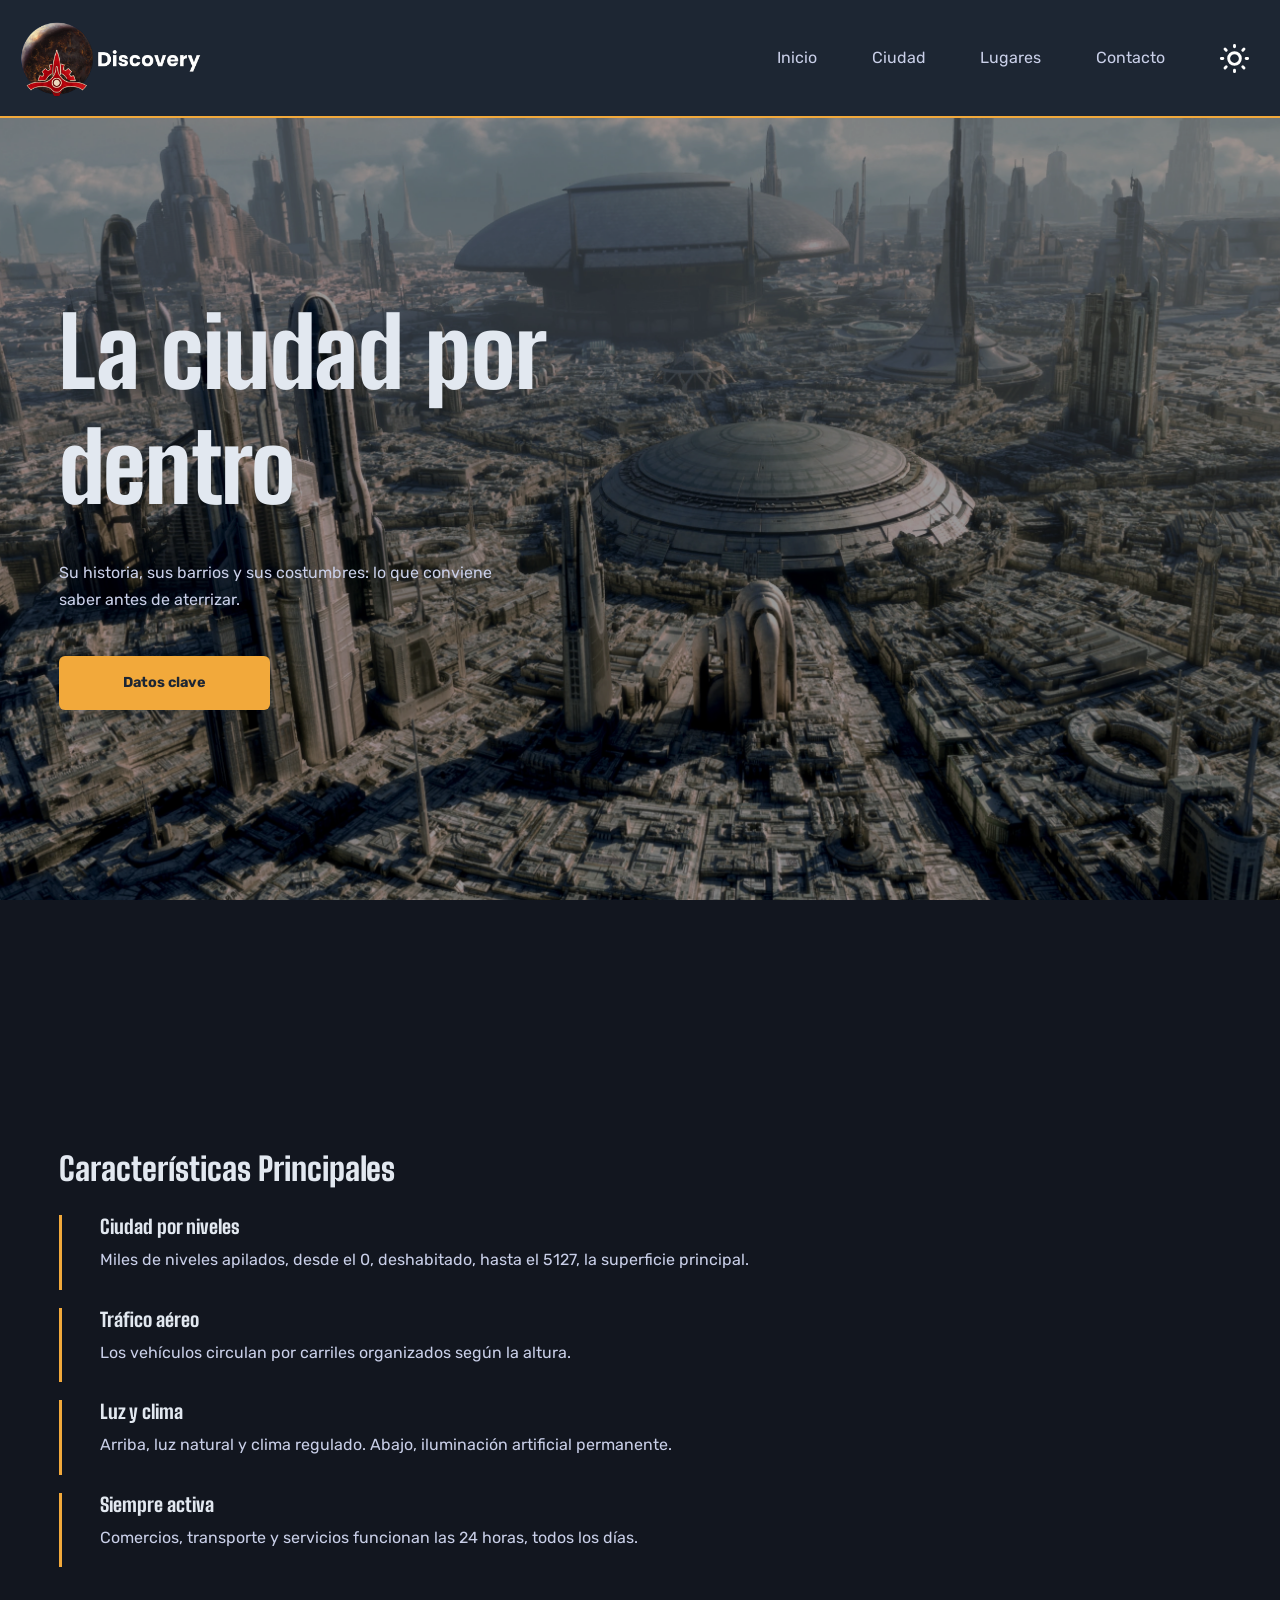
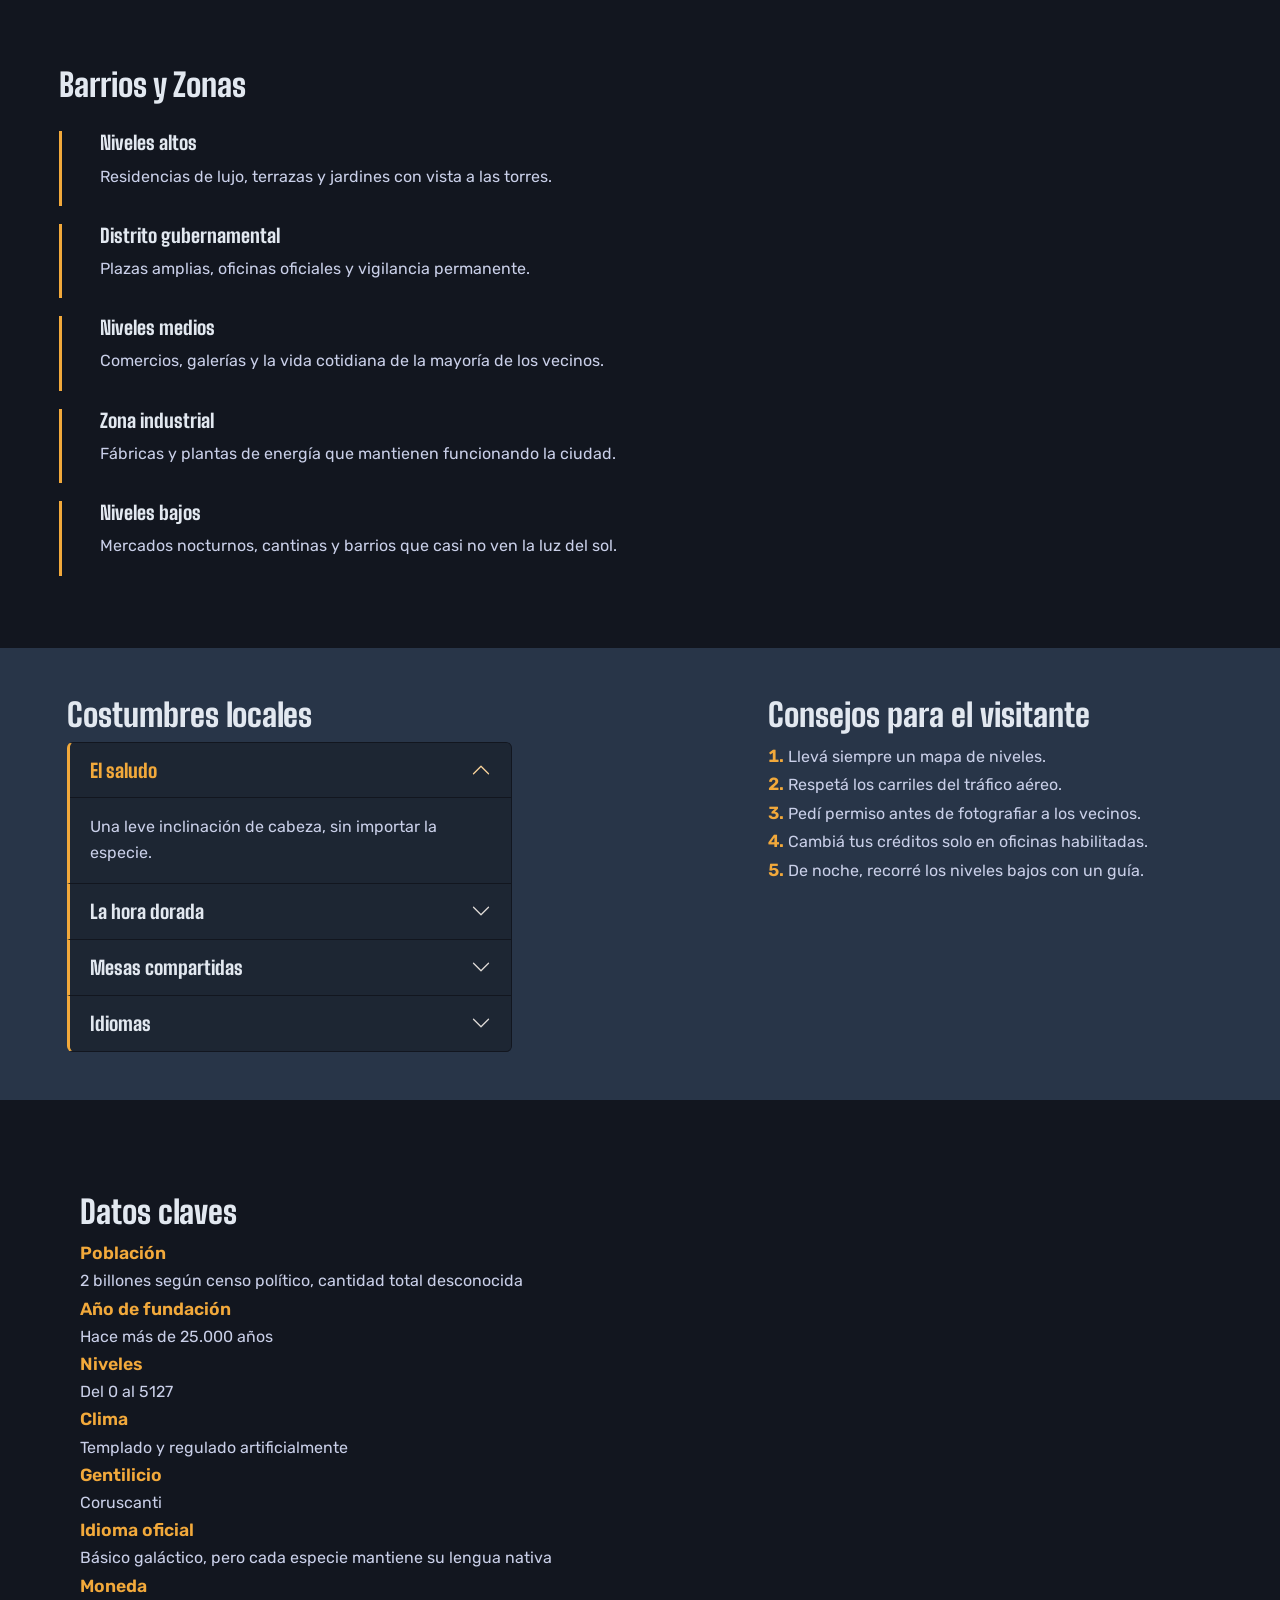
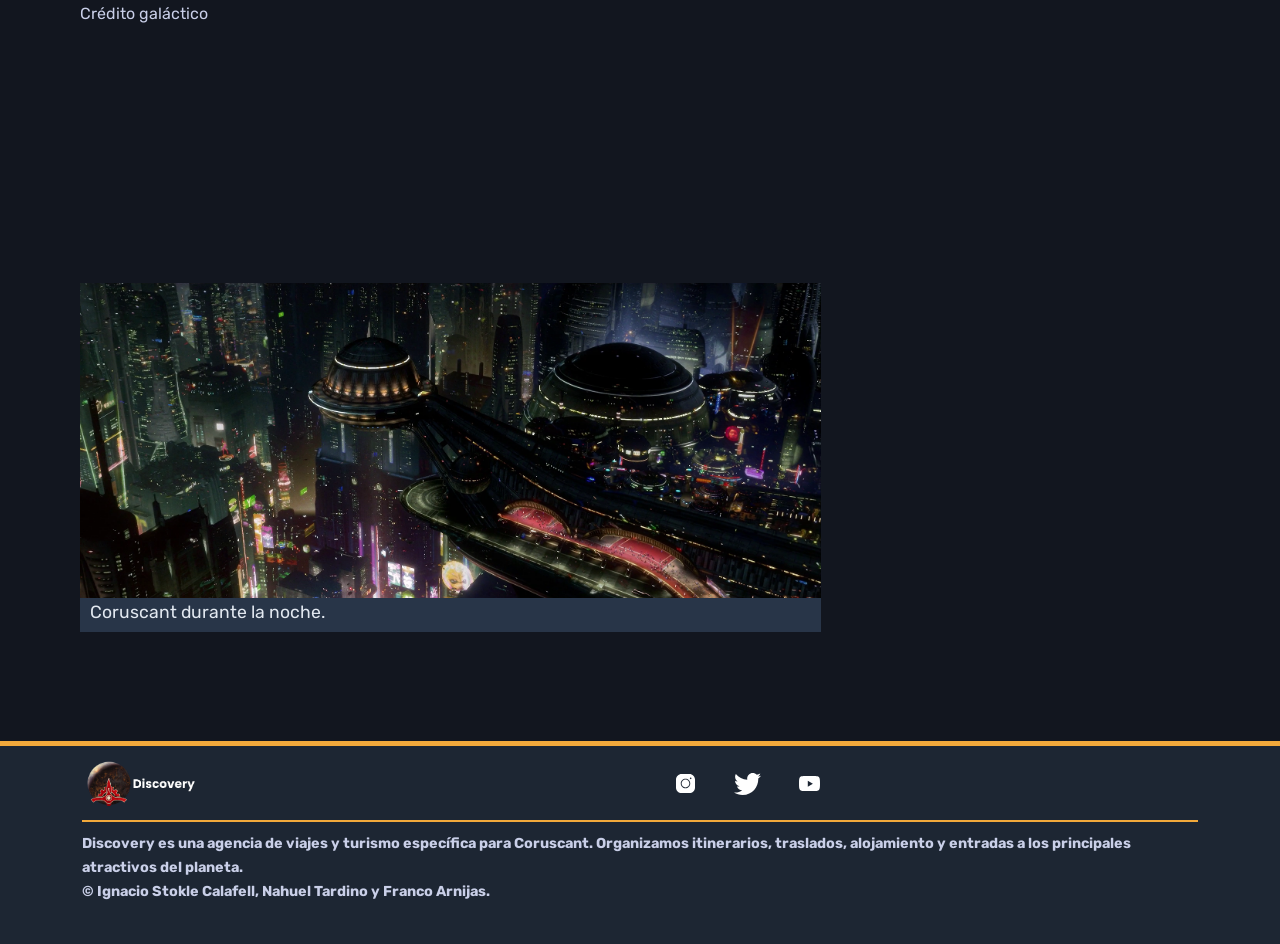
==== commit cea2b200: "feat: Modo oscuro y claro añadidos, boton para los modos, paleta de colores para el modo claro y hea" ====
--- a/ciudad.html
+++ b/ciudad.html
@@ -1,5 +1,5 @@
 <!DOCTYPE html>
-<html lang="en">
+<html lang="en" data-tema="oscuro">
 <head>
     <meta charset="UTF-8">
     <meta name="viewport" content="width=device-width, initial-scale=1.0">
@@ -39,6 +39,12 @@
                         </li>
                         <li class="nav-item">
                             <a class="nav-link" href="./contacto.html">Contacto</a>
+                        </li>
+                        <li class="nav-item">
+                            <button id="btn-tema">
+                                <img class="icono-sol" src="./IMG/modo-claro.svg" alt="modo claro">
+                                <img class="icono-luna" src="./IMG/modo-oscuro.svg" alt="modo oscuro">
+                            </button>
                         </li>
                     </ul>
                 </div>
@@ -257,5 +263,6 @@
         </div>
     </footer>
     <script src="https://cdn.jsdelivr.net/npm/bootstrap@5.3.8/dist/js/bootstrap.bundle.min.js" integrity="sha384-FKyoEForCGlyvwx9Hj09JcYn3nv7wiPVlz7YYwJrWVcXK/BmnVDxM+D2scQbITxI" crossorigin="anonymous"></script>
+    <script src="./JS/main.js"></script>
 </body>
 </html>
--- a/CSS/estilos.css
+++ b/CSS/estilos.css
@@ -1,618 +1,754 @@
- /* ACÁ ARMO MI PALETA */
-:root {
-    --color-primario: #12161F;
-    --color-acento: #f2a93b;
-    --color-secundario:#1D2633;
-    --color-terciario:#283548;
-    --color-texto:#E2E8F0;
-    --color-texto-secundario: #c9cfe8;
-    --fuente-principal: "Rubik", sans-serif;
-    --fuente-titulo: "Big Shoulders", Impact, sans-serif;
-}
-
-/* RESET BÁSICO */
-* {
-    box-sizing: border-box;
-    margin: 0;
-    padding: 0;
-}
-body{
-    height: 100%;
-    width: 100%;
-    background-color: var(--color-primario);
-    color: var(--color-texto);
-    font-family: var(--fuente-principal);
-    font-size: 1rem;
-    line-height: 1.65;
-    display: flex;
-    flex-direction: column;
-    align-items: center;
-}
-
-/* HEADER */
-header {
-    height: fit-content;
-    width: 100%;
-    background-color: var(--color-secundario);
-    border-bottom: 2px solid var(--color-acento);
-    position: sticky;
-    z-index: 1000;
-    top: 0;
-
-    transition: all 0.5s ease;
-    animation: headerScroll linear both;
-    animation-timeline: scroll();
-    animation-range: 0 200px;
-}
-@keyframes headerScroll {
-    from{
-        width: 100%;
-        top: 0;
-        border-radius: 0;
-    }
-    to{
-        width: 90%;
-        top: 20px;
-        border-radius: 25px;
-    }
-}
-
-/* NAVEGACION */
-header nav ul {
-    height: fit-content;
-    width: fit-content;
-    list-style: none;
-    display: flex;
-    justify-content: center;
-    align-items: center;
-    gap: 3dvw;
-    margin: 0;
-    padding: 10px;
-}
-h1{
-    display: none;
-}
-.logo-titulo{
-    height: 10dvh;
-
-    transition: all 0.5s ease;
-    animation: logotituloScroll linear both;
-    animation-timeline: scroll();
-    animation-range: 0 200px;
-}
-@keyframes logotituloScroll{
-    from{
-        height: 10dvh;
-    }
-    to{
-        height: 8dvh;
-    }
-}
-
-/* FOOTER */
-footer{
-    width: 100%;
-    min-height: 22dvh;
-    height: auto;
-    box-sizing: border-box;
-    background-color: var(--color-secundario);
-    color: var(--color-texto);
-    margin-top: 5dvh;
-    padding: 10px 0 25px;
-    border-top: 5px solid var(--color-acento);
-    display: flex;
-    justify-content: center;
-    align-items: center;
-}
-.footer-general{
-    display: grid;
-    width: 100%;
-    gap: 10px;
-}
-.info-footer{
-    width: 100%;
-    justify-content: center;
-}
-.foot-lgo-nombre{
-    width: 100%;
-    height: auto;
-    display: flex;
-    align-items: center;
-}
-.foot-lgo-nombre img{
-    max-height: 6dvh;
-}
-.footer-redes{
-    width: fit-content;
-    height: 100%;
-    justify-self: end;
-}
-.footer-redes ul{
-    width: 100%;
-    height: 100%;
-    list-style: none;
-    display: flex;
-    justify-content: space-around;
-    align-items: center;
-    gap: 35px;
-    padding-right: 5px;
-}
-.footer-redes li{
-    width: fit-content;
-    height: 100%;
-    display: flex;
-    justify-content: space-around;
-    align-items: center;
-}
-.footer-redes a{
-    display: flex;
-    align-items:  center;
-    justify-content: center;
-    width: fit-content;
-    height: fit-content;
-}
-.footer-redes svg{
-    height: 3dvh;
-    width: fit-content;
-}
-footer p{
-    width: 100%;
-    height: fit-content;
-    color: var(--color-texto-secundario);
-    display: flex;
-    justify-content: flex-start;
-    align-items: center;
-    font-size: clamp(.1rem, 2vw, .9rem);
-    font-weight: bold;
-    border-top: 2px solid var(--color-acento);
-    padding-top: 10px;
-}
-footer span{
-    text-align: start;
-}
-@media (max-width: 767px) {
-    .foot-lgo-nombre {
-        justify-content: center;
-        width: 100%;
-    }
-
-    .footer-redes {
-        width: 100%;
-    }
-    .footer-redes ul{
-        width: fit-content;
-        gap: 35px;
-        justify-content: center;
-        justify-self: center;
-    }
-}
-
-/* MAIN */
-main{
-    width: 100%;
-    height: 100%;
-    display: flex;
-    flex-direction: column;
-    align-items: center;
-    gap: 5dvh;
-    padding-top: 150px;
-}
-h2{
-    font-size: clamp(1rem, 5vw, 2rem);
-}
-h3{
-    font-size: clamp(.9rem, 4vw, 1.2rem);
-}
-h2, h3{
-    color: var(--color-texto);
-    font-family: var(--fuente-titulo);
-    font-weight: 800;
-}
-a{
-    text-decoration: none;
-}
-p{
-    color: var(--color-texto-secundario);
-    font-size: clamp(.8rem, 2vw, 1rem);
-}
-
-/* INDEX Y CIUDAD */
-.identidad, .historia, .caracteristicas, .barrios, .datos{
-    width: 95%;
-}
-.contenedor{
-    width: 100%;
-    padding: 3dvh;
-}
-.presentacion .contenedor{
-    display: flex;
-    flex-direction: column;
-    gap: 3dvh;
-}
-.titulo-principal{
-    max-width: 55dvw;
-    font-size: clamp(2rem, 9vw, 6rem);
-}
-.presentacion p{
-    max-width: 35dvw;
-}
-
-.identidad{
-    display: flex;
-    flex-direction: column;
-    align-items: center;
-    gap: 3rem;
-}
-.identidad .contenedor{
-    gap: 3rem;
-    display: flex;
-    display: flex;
-    flex-wrap: wrap;
-    
-}
-.identidad p{
-    max-width: 50dvw;
-}
-.identidad a{
-    color: var(--color-acento);
-    transition: .2s ease;
-}
-.identidad a:hover{
-    color: var(--color-texto);
-}
-.identidad dl, .cultura, .itinerario, .datos dl{
-    margin: 0;
-}
-.identidad dt, .cultura strong, .itinerario li::marker, .datos dt{
-    color: var(--color-acento);
-    font-weight: 600;
-    font-size: clamp(.9rem, 2vw, 1.1rem);
-}
-.identidad dd, .costumbres li, .datos dd{
-    margin: 0;
-    color: var(--color-texto-secundario);
-    font-size: clamp(.8rem, 2vw, 1rem);
-}
-.identidad img{
-    height: auto;
-    max-width: 80%;
-}
-
-
-.historia{
-    width: 100%;
-    background-color: var(--color-terciario);
-}
-.historia .contenedor{
-    display: flex;
-    flex-direction: column;
-    padding: 3rem;
-}
-.historia span{
-    color: var(--color-acento);
-}
-.cronologia{
-    list-style: none;
-    display: flex;
-    flex-direction: column;
-    gap: 3rem;
-    margin-top: 3rem;
-}
-.cronologia li{
-    border-left: 3px solid var(--color-acento);
-    padding-left: 3dvw;
-}
-
-
-
-#presentacion, #presentacion-ciudad{
-    min-height: 60vh;
-    width: 100%;
-    margin-bottom: 30vh;
-    display: flex;
-    justify-content: center;
-    overflow: hidden;
-}
-#presentacion::before, #presentacion-ciudad::before{
-    content: "";
-    position: absolute;
-    inset: 0; /*Funciona como darle 0 a bottom, top, left, right. Es un atajo*/
-    z-index: -1;
-    background-size: cover;
-    background-position: center;
-    background-repeat: no-repeat;
-    background-attachment: fixed;
-}
-#presentacion::before {
-    background-image: url("../IMG/espacio-coruscant.png");
-}
-#presentacion-ciudad::before {
-    background-image: url("../IMG/ciudad-dia.png");
-}
-#presentacion::after, #presentacion-ciudad::after{
-    content: "";
-    position: absolute;
-    inset: 0;
-    z-index: -1;
-    background: rgba(0, 0, 0, 0.4);
-}
-#presentacion .contenedor, #presentacion-ciudad .contenedor{
-    width: 95%;
-}
-
-.grilla-ciudad{
-    display: flex;
-    flex-direction: column;
-    gap: 2vh;
-    margin-top: 3dvh;
-}
-.tarjeta{
-    border-left: 3px solid var(--color-acento);
-    padding-left: 3dvw;
-}
-.tarjeta h3{
-    margin-bottom: 1dvh;
-}
-.costumbres{
-    background-color: var(--color-terciario);
-    width: 100%;
-}
-.costumbres .contenedor{
-    width: 97%;
-    padding: 3rem;
-    margin: auto;
-    gap: 20dvw;
-    display: flex;
-    flex-wrap: wrap;
-}
-.costumbres ul{
-    list-style: none;
-}
-.itinerario{
-    padding-left: 20px;
-}
-.datos .contenedor{
-    padding: 3rem;
-    margin: auto;
-    gap: 20dvw;
-    display: flex;
-    flex-wrap: wrap;
-}
-.datos img{
-    max-height: 35dvh;
-    height: auto;
-    max-width: 100%;
-    width: auto;
-}
-figure{
-    height: fit-content;
-    width: fit-content;
-    background-color: var(--color-terciario);
-}
-figcaption{
-    padding: 0 0 5px 10px;
-    font-size: clamp(.8rem, 2vw, 1.1rem);
-}
-
-/* CONTACTO */
-.contacto{
-    padding: 2rem;
-    max-width: 90dvw;
-    margin: auto 10dvw;
-    background-color: var(--color-secundario);
-    border-radius: 9px;
-    line-height: 1.65;
-}
-.contacto p{
-    margin-bottom: 1rem;
-}
-.contenedor-contacto{
-    display: flex;
-    gap: 3rem;
-    flex-wrap: wrap;
-}
-.contacto-formulario{
-    flex: 1 1 300px;
-    display: flex;
-    flex-direction: column;
-    gap: 2dvh;
-}
-.contacto-formulario label{
-    color: var(--color-acento);
-    font-size: clamp(.8rem, 2vw, 1rem);
-}
-.contacto-formulario input, .contacto-formulario textarea, .contacto-formulario select{
-    border: 1px solid var(--color-texto-secundario);
-    padding: 0.7rem;
-    border-radius: 5px;
-    font-size: 1rem;
-    font-family: var(--fuente-principal);
-    font-size: clamp(.8rem, 2vw, 1rem);
-} 
-.contacto-formulario input:focus, .contacto-formulario textarea:focus, .contacto-formulario select:focus{
-    outline: none;
-    border-color: var(--color-acento);
-    box-shadow: 0 0 6px var(--color-acento);
-}
-.contacto-formulario button{
-    border: none;
-    width: 100%;
-}
-.contacto-info{
-    flex: 1 1 200px;
-    background-color: var(--color-terciario);
-    padding: 1rem;
-    border-radius: 5px;
-    height: fit-content;
-}
-.contacto-info h3{
-    margin-bottom: 1rem;
-}
-.contacto-info strong{
-    color: var(--color-acento);
-}
-.contacto-info a{
-    color: var(--color-texto-secundario);
-    transition: 0.3s ease;
-}
-.contacto-info a:hover{
-    color: var(--color-acento);
-    cursor: pointer;
-}
-.contacto-info h4{
-    color: var(--color-acento);
-}
-.contacto-info ul{
-    list-style: none;
-}
-.contacto-info li{
-    color: var(--color-texto-secundario);
-}
-.contacto-formulario fieldset {
-    margin: 3dvh 0;
-    padding: 1.5rem;
-    border: 2px solid var(--color-acento);
-    border-radius: 10px;
-    display: flex;
-    flex-wrap: wrap;
-    justify-content: center;
-    align-content: center;
-    gap: .2rem;
-}
-.contacto-formulario legend {
-    padding: 0 10px;
-    font-weight: bold;
-}
-.contacto-formulario .opcion {
-    display: inline-flex;
-    align-items: center;
-    gap: 8px;
-    padding: 8px 16px;
-    border-radius: 999px;
-    background-color: var(--color-texto);
-    color: #222;
-    cursor: pointer;
-    transition: 0.2s;
-}
-.contacto-formulario .opcion:hover {
-    background-color: var(--color-texto-secundario);
-}
-.contacto-formulario .opcion input{
-    accent-color: var(--color-primario);
-    cursor: pointer;
-}
-.contacto-formulario .opcion:has(input:checked) {
-  background-color: var(--color-acento);
-  font-weight: bold;
-}
-.contacto-formulario .opcion:has(input:checked) {
-  background-color: var(--color-acento);
-  border-color: var(--color-acento);
-  font-weight: bold;
-}
-.contacto-formulario input[type="checkbox"]{
-    accent-color: var(--color-acento);
-}
-
-
-/* LUGARES */
-
-
-
-
-
-
-
-
-/* BOOTSTRAP */
-
-/* HEADER CON NAV RESPONSIVA */
-header nav .nav-link {
-    height: fit-content;
-    width: fit-content;
-    text-decoration: none;
-    color: var(--color-texto-secundario);
-    font-size: clamp(.8rem, 2vw, 1rem);
-    border-radius: 15px;
-    padding: .5rem 1rem;
-
-    transition: all 0.5s ease;
-    animation: navScroll linear both;
-    animation-timeline: scroll();
-    animation-range: 0 200px;
-}
-@keyframes navScroll {
-    from {
-        font-size: clamp(.8rem, 2vw, 1rem);
-    }
-    to {
-        font-size: clamp(.7rem, 2vw, .9rem);
-    }
-}
-header nav .nav-link:hover {
-    color: var(--color-secundario);
-    background-color: var(--color-acento);
-}
-header nav .navbar-toggler {
-    border-color: var(--color-secundario);
-}
-header nav .navbar-toggler:focus {
-    box-shadow: 0 var(--color-secundario);
-}
-header nav .navbar-toggler-icon {
-    filter: invert(1);
-}
-
-/* BOTONES DE INDEX Y CIUDAD */
-.btn-primary{
-    width: fit-content;
-    height: fit-content;
-    padding: 1rem 4rem;
-    display: flex;
-    justify-content: center;
-    align-items: center;
-    background-color: var(--color-acento);
-    color: var(--color-secundario);
-    text-decoration: none;
-    font-size: clamp(.6rem, 1.3vw, .9rem);
-    font-weight: bold;
-    transition: .2s ease;
-    border: none
-}
-.btn-primary:hover{
-    background-color: var(--color-texto-secundario);
-    color: var(--color-primario);
-    cursor: pointer;
-}
-
-/* ACORDEON DE COSTUMBRES */
-.costumbres .contenedor > div{
-    flex: 1 1 20rem;
-}
-.costumbres .accordion-item{
-    background-color: var(--color-secundario);
-    color: var(--color-texto-secundario);
-    border-color: var(--color-primario);
-    border-left: 3px solid var(--color-acento);
-}
-.costumbres .accordion-button{
-    font-size: inherit;
-    font-weight: inherit;
-    background-color: var(--color-secundario);
-    color: var(--color-texto);
-}
-.costumbres .accordion-button::after{
-    filter: invert(1);
-}
-.costumbres .accordion-body p{
-    margin-bottom: 0;
-}
-.costumbres .accordion-button:not(.collapsed){
-    background-color: var(--color-secundario);
-    color: var(--color-acento);
-    box-shadow: inset 0 -1px 0 var(--color-primario);
-}
-.costumbres .accordion-button:focus{
-    border-color: var(--color-acento);
-    box-shadow: 0 0 0 .2rem rgba(242, 169, 59, .35);
+ /* ACÁ ARMO MI PALETA */
+:root {
+    --fuente-principal: "Rubik", sans-serif;
+    --fuente-titulo: "Big Shoulders", Impact, sans-serif;
+}
+/* PALETA DE COLORES PARA LA PAGINA EN MODO OSCURO */
+:root[data-tema="oscuro"],
+header, footer, .presentacion{ /* SE MANTIENE HEADER Y FOOTER IGUALES EN AMBOS MODOS, AL IGUAL QUE LA PRESENTACION DE INDEX Y CIUDAD*/
+    --color-primario: #12161F;
+    --color-acento: #f2a93b;
+    --color-secundario: #1D2633;
+    --color-terciario: #283548;
+    --color-texto: #E2E8F0;
+    --color-texto-secundario: #c9cfe8;
+}
+/* PALETA DE COLORES PARA LA PAGINA EN MODO CLARO */
+:root[data-tema="claro"]{
+    --color-primario: #D9DEE7;
+    --color-acento: #b36b00;
+    --color-secundario: #E6EAF0;
+    --color-terciario: #C3CBD8;
+    --color-texto: #1D2633;
+    --color-texto-secundario: #404C60;
+}
+
+/* RESET BÁSICO */
+* {
+    box-sizing: border-box;
+    margin: 0;
+    padding: 0;
+}
+body{
+    height: 100%;
+    width: 100%;
+    background-color: var(--color-primario);
+    color: var(--color-texto);
+    font-family: var(--fuente-principal);
+    font-size: 1rem;
+    line-height: 1.65;
+    display: flex;
+    flex-direction: column;
+    align-items: center;
+}
+
+/* HEADER */
+header {
+    height: fit-content;
+    width: 100%;
+    background-color: var(--color-secundario);
+    border-bottom: 2px solid var(--color-acento);
+    position: sticky;
+    z-index: 1000;
+    top: 0;
+
+    transition: all 0.5s ease;
+    animation: headerScroll linear both;
+    animation-timeline: scroll();
+    animation-range: 0 200px;
+}
+@keyframes headerScroll {
+    from{
+        width: 100%;
+        top: 0;
+        border-radius: 0;
+    }
+    to{
+        width: 90%;
+        top: 20px;
+        border-radius: 25px;
+    }
+}
+
+/* NAVEGACION */
+header nav ul {
+    height: fit-content;
+    width: fit-content;
+    list-style: none;
+    display: flex;
+    justify-content: center;
+    align-items: center;
+    gap: 3dvw;
+    margin: 0;
+    padding: 10px;
+}
+h1{
+    display: none;
+}
+.logo-titulo{
+    height: 10dvh;
+
+    transition: all 0.5s ease;
+    animation: logotituloScroll linear both;
+    animation-timeline: scroll();
+    animation-range: 0 200px;
+}
+@keyframes logotituloScroll{
+    from{
+        height: 10dvh;
+    }
+    to{
+        height: 8dvh;
+    }
+}
+
+/* BOTONES DE MODO OSCURO Y CLARO */
+#btn-tema{
+    width: fit-content;
+    height: fit-content;
+    padding: 5px;
+    border: none;
+    background: none;
+    border-radius: 15px;
+    border: 1px solid var(--color-secundario);
+    transition: 0.4s ease;
+}
+#btn-tema:hover{
+    cursor: pointer;
+    border-color: var(--color-acento);
+    background-color: var(--color-acento);
+}
+#btn-tema img{
+    height: 35px;
+}
+
+.icono-luna{
+    display: none;
+}
+[data-tema="claro"] .icono-luna{
+    display: block;
+}
+[data-tema="claro"] .icono-sol{
+    display: none;
+}
+
+/* FOOTER */
+footer{
+    width: 100%;
+    min-height: 22dvh;
+    height: auto;
+    box-sizing: border-box;
+    background-color: var(--color-secundario);
+    color: var(--color-texto);
+    margin-top: 5dvh;
+    padding: 10px 0 25px;
+    border-top: 5px solid var(--color-acento);
+    display: flex;
+    justify-content: center;
+    align-items: center;
+}
+.footer-general{
+    display: grid;
+    width: 100%;
+    gap: 10px;
+}
+.info-footer{
+    width: 100%;
+    justify-content: center;
+}
+.foot-lgo-nombre{
+    width: 100%;
+    height: auto;
+    display: flex;
+    align-items: center;
+}
+.foot-lgo-nombre img{
+    max-height: 6dvh;
+}
+.footer-redes{
+    width: fit-content;
+    height: 100%;
+    justify-self: end;
+}
+.footer-redes ul{
+    width: 100%;
+    height: 100%;
+    list-style: none;
+    display: flex;
+    justify-content: space-around;
+    align-items: center;
+    gap: 35px;
+    padding-right: 5px;
+}
+.footer-redes li{
+    width: fit-content;
+    height: 100%;
+    display: flex;
+    justify-content: space-around;
+    align-items: center;
+}
+.footer-redes a{
+    display: flex;
+    align-items:  center;
+    justify-content: center;
+    width: fit-content;
+    height: fit-content;
+}
+.footer-redes svg{
+    height: 3dvh;
+    width: fit-content;
+}
+footer p{
+    width: 100%;
+    height: fit-content;
+    color: var(--color-texto-secundario);
+    display: flex;
+    justify-content: flex-start;
+    align-items: center;
+    font-size: clamp(.1rem, 2vw, .9rem);
+    font-weight: bold;
+    border-top: 2px solid var(--color-acento);
+    padding-top: 10px;
+}
+footer span{
+    text-align: start;
+}
+@media (max-width: 767px) {
+    .foot-lgo-nombre {
+        justify-content: center;
+        width: 100%;
+    }
+
+    .footer-redes {
+        width: 100%;
+    }
+    .footer-redes ul{
+        width: fit-content;
+        gap: 35px;
+        justify-content: center;
+        justify-self: center;
+    }
+}
+
+/* MAIN */
+main{
+    width: 100%;
+    height: 100%;
+    display: flex;
+    flex-direction: column;
+    align-items: center;
+    gap: 5dvh;
+    padding-top: 150px;
+}
+h2{
+    font-size: clamp(1rem, 5vw, 2rem);
+}
+h3{
+    font-size: clamp(.9rem, 4vw, 1.2rem);
+}
+h2, h3{
+    color: var(--color-texto);
+    font-family: var(--fuente-titulo);
+    font-weight: 800;
+}
+a{
+    text-decoration: none;
+}
+p{
+    color: var(--color-texto-secundario);
+    font-size: clamp(.8rem, 2vw, 1rem);
+}
+
+/* INDEX Y CIUDAD */
+.identidad, .historia, .caracteristicas, .barrios, .datos{
+    width: 95%;
+}
+.contenedor{
+    width: 100%;
+    padding: 3dvh;
+}
+.presentacion .contenedor{
+    display: flex;
+    flex-direction: column;
+    gap: 3dvh;
+}
+.titulo-principal{
+    max-width: 55dvw;
+    font-size: clamp(2rem, 9vw, 6rem);
+}
+.presentacion p{
+    max-width: 35dvw;
+}
+
+.identidad{
+    display: flex;
+    flex-direction: column;
+    align-items: center;
+    gap: 3rem;
+}
+.identidad .contenedor{
+    gap: 3rem;
+    display: flex;
+    display: flex;
+    flex-wrap: wrap;
+    
+}
+.identidad p{
+    max-width: 50dvw;
+}
+.identidad a{
+    color: var(--color-acento);
+    transition: .2s ease;
+}
+.identidad a:hover{
+    color: var(--color-texto);
+}
+.identidad dl, .cultura, .itinerario, .datos dl{
+    margin: 0;
+}
+.identidad dt, .cultura strong, .itinerario li::marker, .datos dt{
+    color: var(--color-acento);
+    font-weight: 600;
+    font-size: clamp(.9rem, 2vw, 1.1rem);
+}
+.identidad dd, .costumbres li, .datos dd{
+    margin: 0;
+    color: var(--color-texto-secundario);
+    font-size: clamp(.8rem, 2vw, 1rem);
+}
+.identidad img{
+    height: auto;
+    max-width: 80%;
+}
+
+
+.historia{
+    width: 100%;
+    background-color: var(--color-terciario);
+}
+.historia .contenedor{
+    display: flex;
+    flex-direction: column;
+    padding: 3rem;
+}
+.historia span{
+    color: var(--color-acento);
+}
+.cronologia{
+    list-style: none;
+    display: flex;
+    flex-direction: column;
+    gap: 3rem;
+    margin-top: 3rem;
+}
+.cronologia li{
+    border-left: 3px solid var(--color-acento);
+    padding-left: 3dvw;
+}
+
+
+
+#presentacion, #presentacion-ciudad{
+    min-height: 60vh;
+    width: 100%;
+    margin-bottom: 30vh;
+    display: flex;
+    justify-content: center;
+    overflow: hidden;
+}
+#presentacion::before, #presentacion-ciudad::before{
+    content: "";
+    position: absolute;
+    inset: 0; /*Funciona como darle 0 a bottom, top, left, right. Es un atajo*/
+    z-index: -1;
+    background-size: cover;
+    background-position: center;
+    background-repeat: no-repeat;
+    background-attachment: fixed;
+}
+#presentacion::before {
+    background-image: url("../IMG/espacio-coruscant.png");
+}
+#presentacion-ciudad::before {
+    background-image: url("../IMG/ciudad-dia.png");
+}
+#presentacion::after, #presentacion-ciudad::after{
+    content: "";
+    position: absolute;
+    inset: 0;
+    z-index: -1;
+    background: rgba(0, 0, 0, 0.4);
+}
+#presentacion .contenedor, #presentacion-ciudad .contenedor{
+    width: 95%;
+}
+
+.grilla-ciudad{
+    display: flex;
+    flex-direction: column;
+    gap: 2vh;
+    margin-top: 3dvh;
+}
+.tarjeta{
+    border-left: 3px solid var(--color-acento);
+    padding-left: 3dvw;
+}
+.tarjeta h3{
+    margin-bottom: 1dvh;
+}
+.costumbres{
+    background-color: var(--color-terciario);
+    width: 100%;
+}
+.costumbres .contenedor{
+    width: 97%;
+    padding: 3rem;
+    margin: auto;
+    gap: 20dvw;
+    display: flex;
+    flex-wrap: wrap;
+}
+.costumbres ul{
+    list-style: none;
+}
+.itinerario{
+    padding-left: 20px;
+}
+.datos .contenedor{
+    padding: 3rem;
+    margin: auto;
+    gap: 20dvw;
+    display: flex;
+    flex-wrap: wrap;
+}
+.datos img{
+    max-height: 35dvh;
+    height: auto;
+    max-width: 100%;
+    width: auto;
+}
+figure{
+    height: fit-content;
+    width: fit-content;
+    background-color: var(--color-terciario);
+}
+figcaption{
+    padding: 0 0 5px 10px;
+    font-size: clamp(.8rem, 2vw, 1.1rem);
+}
+
+/* CONTACTO */
+.contacto{
+    padding: 2rem;
+    max-width: 90dvw;
+    margin: auto 10dvw;
+    background-color: var(--color-secundario);
+    border-radius: 9px;
+    line-height: 1.65;
+}
+.contacto p{
+    margin-bottom: 1rem;
+}
+.contenedor-contacto{
+    display: flex;
+    gap: 3rem;
+    flex-wrap: wrap;
+}
+.contacto-formulario{
+    flex: 1 1 300px;
+    display: flex;
+    flex-direction: column;
+    gap: 2dvh;
+}
+.contacto-formulario label{
+    color: var(--color-acento);
+    font-size: clamp(.8rem, 2vw, 1rem);
+}
+.contacto-formulario input, .contacto-formulario textarea, .contacto-formulario select{
+    border: 1px solid var(--color-texto-secundario);
+    padding: 0.7rem;
+    border-radius: 5px;
+    font-size: 1rem;
+    font-family: var(--fuente-principal);
+    font-size: clamp(.8rem, 2vw, 1rem);
+} 
+.contacto-formulario input:focus, .contacto-formulario textarea:focus, .contacto-formulario select:focus{
+    outline: none;
+    border-color: var(--color-acento);
+    box-shadow: 0 0 6px var(--color-acento);
+}
+.contacto-formulario button{
+    border: none;
+    width: 100%;
+}
+.contacto-info{
+    flex: 1 1 200px;
+    background-color: var(--color-terciario);
+    padding: 1rem;
+    border-radius: 5px;
+    height: fit-content;
+}
+.contacto-info h3{
+    margin-bottom: 1rem;
+}
+.contacto-info strong{
+    color: var(--color-acento);
+}
+.contacto-info a{
+    color: var(--color-texto-secundario);
+    transition: 0.3s ease;
+}
+.contacto-info a:hover{
+    color: var(--color-acento);
+    cursor: pointer;
+}
+.contacto-info h4{
+    color: var(--color-acento);
+}
+.contacto-info ul{
+    list-style: none;
+}
+.contacto-info li{
+    color: var(--color-texto-secundario);
+}
+.contacto-formulario fieldset {
+    margin: 3dvh 0;
+    padding: 1.5rem;
+    border: 2px solid var(--color-acento);
+    border-radius: 10px;
+    display: flex;
+    flex-wrap: wrap;
+    justify-content: center;
+    align-content: center;
+    gap: .2rem;
+}
+.contacto-formulario legend {
+    padding: 0 10px;
+    font-weight: bold;
+}
+.contacto-formulario .opcion {
+    display: inline-flex;
+    align-items: center;
+    gap: 8px;
+    padding: 8px 16px;
+    border-radius: 999px;
+    background-color: var(--color-texto);
+    color: var(--color-primario);
+    cursor: pointer;
+    transition: 0.2s;
+}
+.contacto-formulario .opcion:hover {
+    background-color: var(--color-texto-secundario);
+}
+.contacto-formulario .opcion input{
+    accent-color: var(--color-primario);
+    cursor: pointer;
+}
+.contacto-formulario .opcion:has(input:checked) {
+  background-color: var(--color-acento);
+  font-weight: bold;
+}
+.contacto-formulario .opcion:has(input:checked) {
+  background-color: var(--color-acento);
+  border-color: var(--color-acento);
+  font-weight: bold;
+}
+.contacto-formulario input[type="checkbox"]{
+    accent-color: var(--color-acento);
+}
+
+
+/* LUGARES */
+
+
+
+
+
+
+
+
+/* BOOTSTRAP */
+
+/* HEADER CON NAV RESPONSIVA */
+header nav .nav-link {
+    height: fit-content;
+    width: fit-content;
+    text-decoration: none;
+    color: var(--color-texto-secundario);
+    font-size: clamp(.8rem, 2vw, 1rem);
+    border-radius: 15px;
+    padding: .5rem 1rem;
+
+    transition: all 0.5s ease;
+    animation: navScroll linear both;
+    animation-timeline: scroll();
+    animation-range: 0 200px;
+}
+@keyframes navScroll {
+    from {
+        font-size: clamp(.8rem, 2vw, 1rem);
+    }
+    to {
+        font-size: clamp(.7rem, 2vw, .9rem);
+    }
+}
+header nav .nav-link:hover {
+    color: var(--color-secundario);
+    background-color: var(--color-acento);
+}
+header nav .navbar-toggler {
+    border-color: var(--color-secundario);
+}
+header nav .navbar-toggler:focus {
+    box-shadow: 0 var(--color-secundario);
+}
+header nav .navbar-toggler-icon {
+    filter: invert(1);
+}
+
+/* BOTONES DE INDEX Y CIUDAD */
+.btn-primary{
+    width: fit-content;
+    height: fit-content;
+    padding: 1rem 4rem;
+    display: flex;
+    justify-content: center;
+    align-items: center;
+    background-color: var(--color-acento);
+    color: var(--color-secundario);
+    text-decoration: none;
+    font-size: clamp(.6rem, 1.3vw, .9rem);
+    font-weight: bold;
+    transition: .2s ease;
+    border: none
+}
+.btn-primary:hover{
+    background-color: var(--color-texto-secundario);
+    color: var(--color-primario);
+    cursor: pointer;
+}
+
+/* ACORDEON DE COSTUMBRES */
+.costumbres .contenedor > div{
+    flex: 1 1 20rem;
+}
+.costumbres .accordion-item{
+    background-color: var(--color-secundario);
+    color: var(--color-texto-secundario);
+    border-color: var(--color-primario);
+    border-left: 3px solid var(--color-acento);
+}
+.costumbres .accordion-button{
+    font-size: inherit;
+    font-weight: inherit;
+    background-color: var(--color-secundario);
+    color: var(--color-texto);
+}
+.costumbres .accordion-button::after{
+    filter: invert(1);
+}
+[data-tema="claro"] .costumbres .accordion-button::after{
+    filter: none;
+}
+.costumbres .accordion-body p{
+    margin-bottom: 0;
+}
+.costumbres .accordion-button:not(.collapsed){
+    background-color: var(--color-secundario);
+    color: var(--color-acento);
+    box-shadow: inset 0 -1px 0 var(--color-primario);
+}
+.costumbres .accordion-button:focus{
+    border-color: var(--color-acento);
+    box-shadow: 0 0 0 .2rem rgba(242, 169, 59, .35);
+}
+
+/* CARD OCULTA DE CONTACTO */
+.opciones-de-pago{
+    position: fixed;
+    z-index: 1000;
+    background-color: var(--color-terciario);
+    color: var(--color-texto);
+    min-width: 250px;
+    width: fit-content;
+    height: fit-content;
+    padding: 2rem;
+    display: flex;
+    flex-direction: column;
+    gap: .5rem;
+    margin: auto;
+    border: 1px solid var(--color-secundario);
+    border-radius: 15px;
+}
+.opciones-de-pago fieldset{
+    display: flex;
+    flex-direction: column;
+    gap: 2rem;
+}
+#planes{
+    display: flex;
+    flex-direction: row;
+    flex-wrap: wrap;
+}
+#planes .card{
+    background-color: var(--color-secundario);
+    border-color: var(--color-secundario);
+    color: var(--color-texto);
+    border-radius: 10px;
+    padding: 10px;
+    transition: all 0.4s ease;
+}
+#planes .card-title{
+    color: var(--color-acento);
+}
+#planes .card:hover{
+    cursor: pointer;
+    border-color: var(--color-acento);
+}
+#planes .card input{
+    accent-color: var(--color-primario);
+    cursor: pointer;
+}
+#planes .card:has(input:checked) {
+  background-color: var(--color-acento);
+  border-color: var(--color-acento);
+  color: var(--color-secundario);
+  font-weight: bold;
+}
+#planes .card:has(input:checked) .card-title{
+    color: var(--color-primario);
+    font-weight: bold;
+}
+#planes .card input:focus{
+    outline: none;
+    border-color: var(--color-primario);
+    box-shadow: 0 0 6px var(--color-primario);
+}
+#planes .form-check-input:checked{
+    background-color: var(--color-primario);
+    border-color: var(--color-secundario);
+}
+#select-plan{
+    width: 100%;
+    padding: 20px;
+    display: flex;
+    justify-content: center;
+    align-items: center;
+}
+
+.overlay {
+   position: fixed;
+   top: 0;
+   left: 0;
+   width: 100%;
+   height: 100%;
+   background: rgba(0, 0, 0, 0.75);
+   display: none;
+   z-index: 999;
+}
+.mostrar{
+    display: block;
+}
+.overlay.mostrar{
+    display: block;
 }
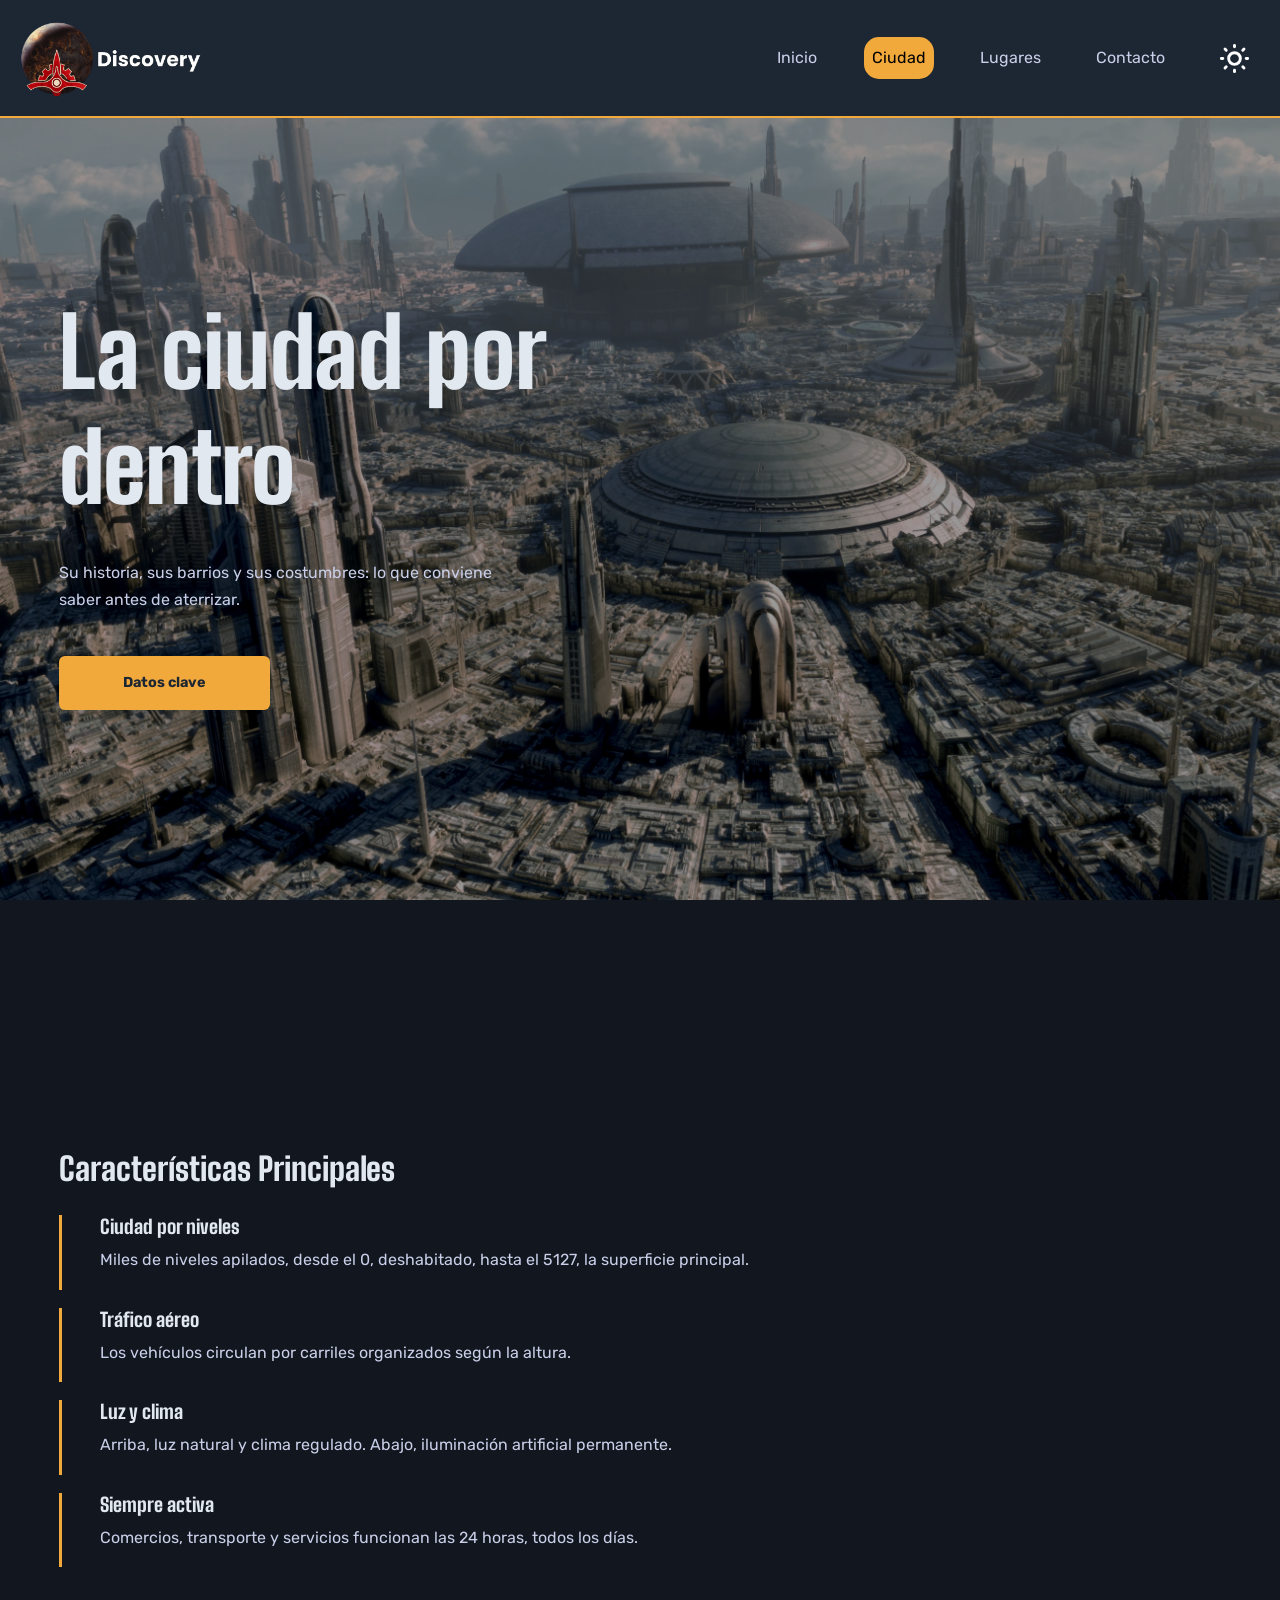
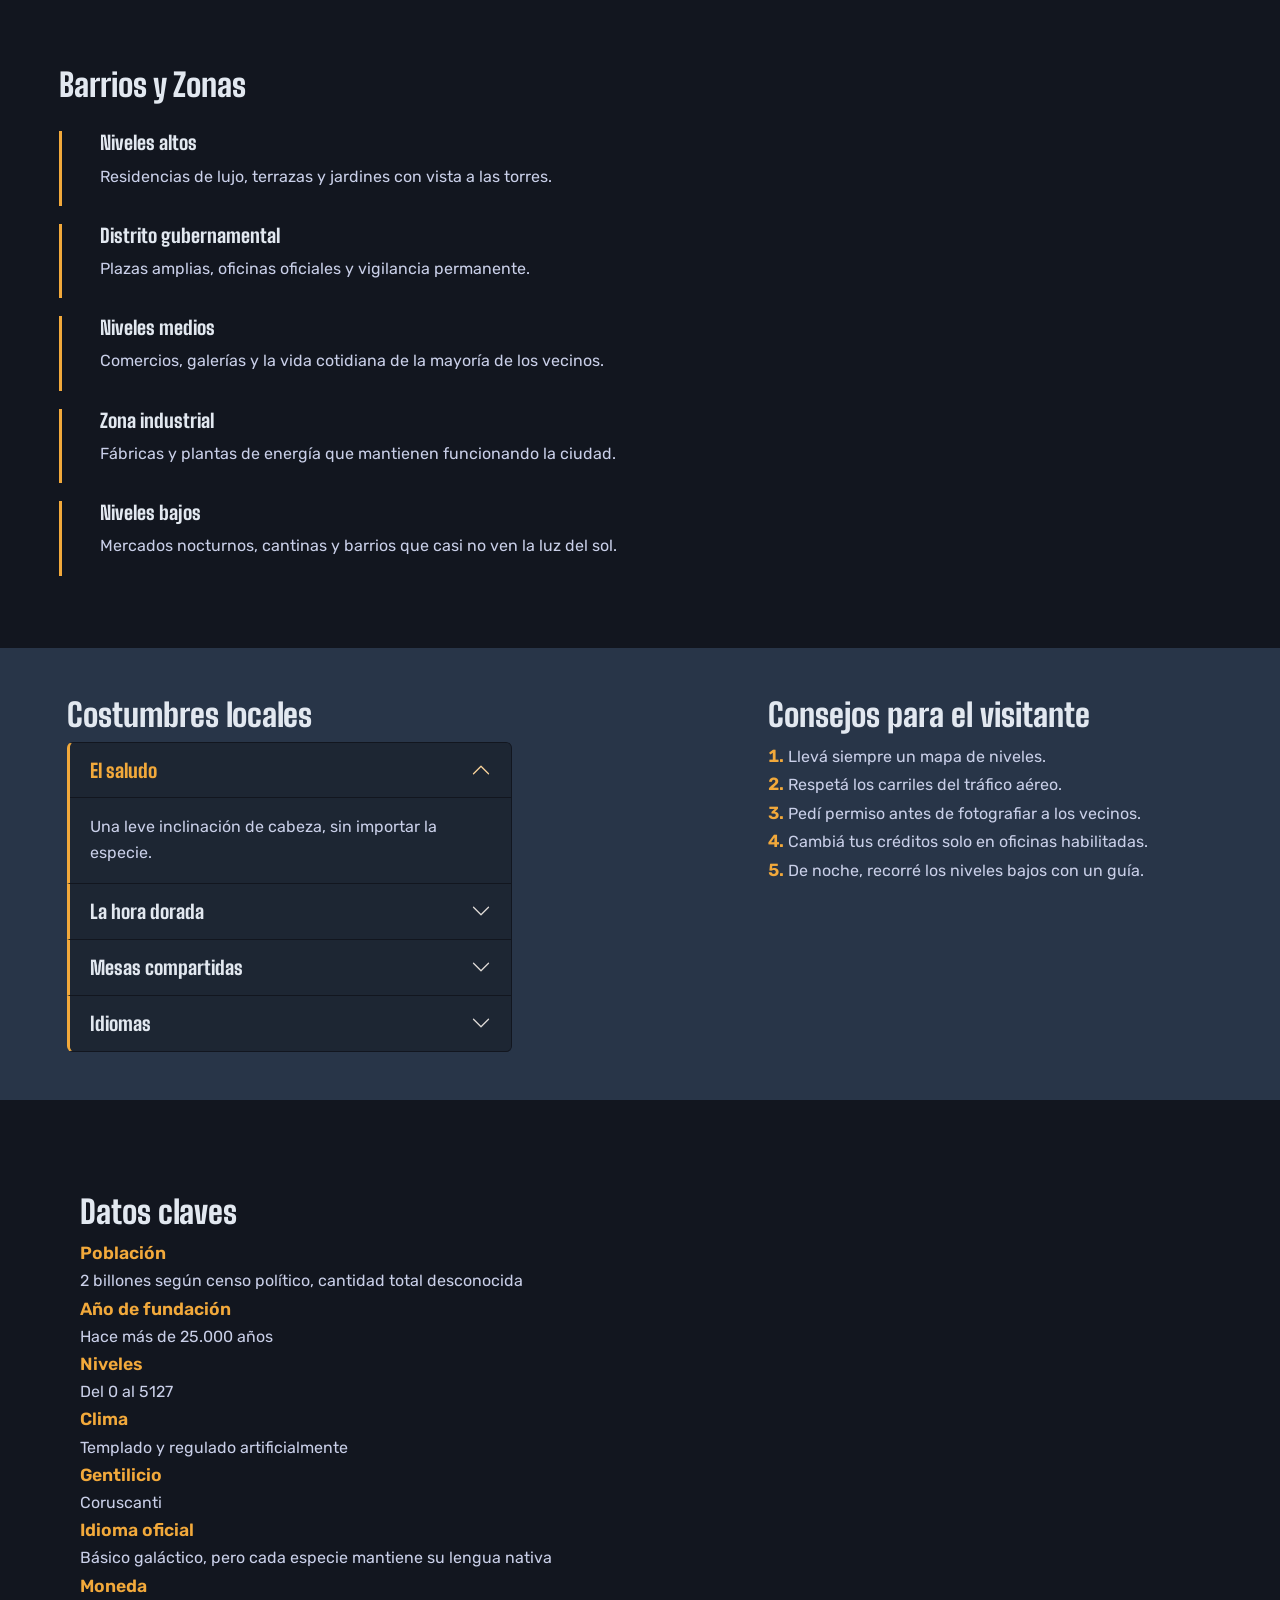
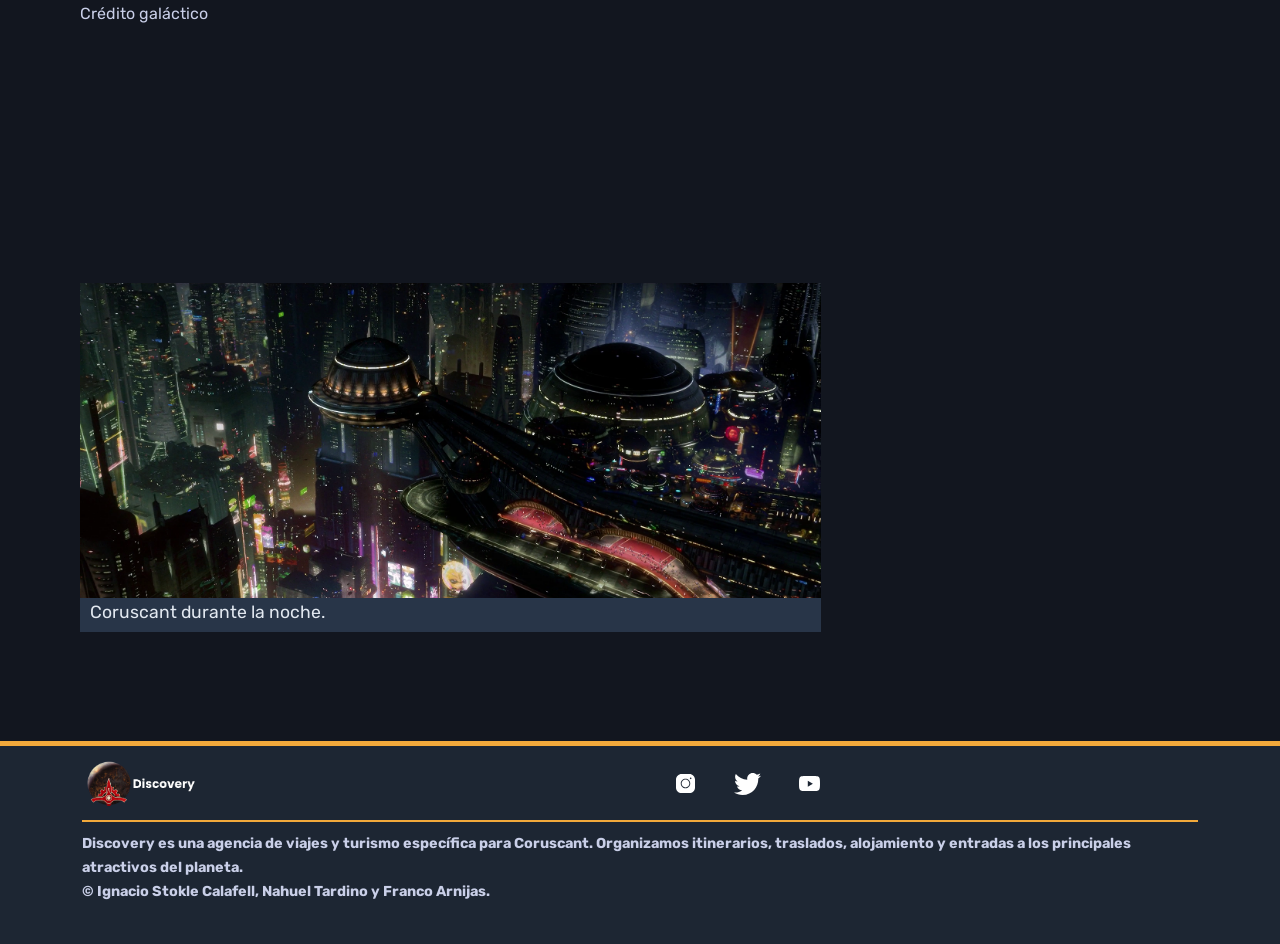
==== commit 1ce16998: "feat: correción del title en los html: Ciudad, Lugares y Contacto" ====
--- a/ciudad.html
+++ b/ciudad.html
@@ -13,7 +13,7 @@
     <link rel="stylesheet" href="./CSS/estilos.css">
     <link rel="icon" href="./IMG/Logo solo letra.png">
 
-    <title>Discovery | Inicio</title>
+    <title>Discovery | Ciudad</title>
 </head>
 <body>
     <header>
--- a/CSS/estilos.css
+++ b/CSS/estilos.css
@@ -100,6 +100,10 @@
     to{
         height: 8dvh;
     }
+}
+header nav .nav-link.active {
+    color: var(--color-secundario);
+    background-color: var(--color-acento);
 }
 
 /* BOTONES DE MODO OSCURO Y CLARO */
@@ -560,13 +564,99 @@
 
 /* LUGARES */
 
-
-
-
-
-
-
-
+.pagina-lugares {
+    gap: 3dvh;
+    padding-bottom: 5dvh;
+}
+.presentacion-lugares {
+    display: flex;
+    flex-direction: column;
+    align-items: center;
+    text-align: center;
+}
+.presentacion-lugares p {
+    max-width: 60dvw;
+}
+.indice-lugares {
+    background-color: var(--color-secundario);
+    border-radius: 9px;
+    border-left: 3px solid var(--color-acento)
+}
+.indice-lugares ol {
+    list-style-position:inside;
+    margin-top: 1dvh;
+}
+.indice-lugares li {
+    color: var(--color-texto-secundario);
+}
+.indice-lugares li::marker {
+    color: var(--color-acento);
+    font-weight: bold;
+}
+.indice-lugares a {
+    color: var(--color-texto);
+    transition: color 0.2s ease;
+}
+.indice-lugares a:hover {
+    color: var(--color-acento);
+}
+.lugares-turisticos,
+.propuestas-culturales,
+.actividades-eventos {
+    background-color: var(--color-terciario);
+    border-radius: 9px;
+    display: flex;
+    flex-direction: column;
+    gap: 3dvh;
+}
+.propuestas-culturales {
+    background-color: var(--color-secundario);
+}
+.pagina-lugares h2 {
+    border-bottom: 2px solid var(--color-acento);
+    padding-bottom: 10px;
+    width: fit-content;
+}
+.lugar img {
+    max-width: 100%;
+    height: auto;
+    border-radius: 5px;
+    margin: 2dvh 0;
+}
+.lista-detallada {
+    margin-top: 2dvh;
+}
+.lista-detallada dt {
+    color: var(--color-acento);
+    font-weight: 600;
+    margin-top: 1dvh;
+}
+.lista-detallada dd {
+    color: var(--color-texto-secundario);
+    margin-left: 0;
+}
+.lista-eventos {
+    list-style: none;
+    margin: 2dvh 0;
+}
+.lista-eventos li {
+    border-left: 3px solid var(--color-acento);
+    padding-left: 2dvw;
+    margin-bottom: 1dvh;
+    color: var(--color-texto-secundario);
+}
+.consejos-visitante {
+    background-color: var(--color-secundario);
+    border: 1px solid var(--color-acento);
+    border-radius: 9px;
+    text-align: center;
+}
+.consejos-visitante h2 {
+    margin: 0 auto 1dvh auto;
+}
+.consejos-visitante p {
+    color: var(--color-texto);
+}
 /* BOOTSTRAP */
 
 /* HEADER CON NAV RESPONSIVA */
@@ -751,4 +841,81 @@
 }
 .overlay.mostrar{
     display: block;
-}+}
+/* Bootstrap Lugares */
+
+/* Carousel Lugares*/
+.carousel-lugares {
+    width: 100%;
+}
+
+.carousel-lugares .carousel-item {
+    padding: .5rem .25rem;
+}
+
+.carousel-lugar-imagen {
+    display: block;
+    width: 100%;
+    height: clamp(230px, 34vw, 430px);
+    object-fit: cover;
+    border-radius: 9px;
+    margin: 0;
+}
+
+.carousel-lugar-contenido {
+    padding: .75rem 1.25rem;
+}
+
+.carousel-lugar-contenido h3 {
+    color: var(--color-acento);
+    margin-bottom: 1rem;
+}
+
+.carousel-lugar-contenido p {
+    color: var(--color-texto-secundario);
+}
+
+.carousel-lugares-controles {
+    display: flex;
+    justify-content: space-between;
+    align-items: center;
+    flex-wrap: wrap;
+    gap: 1rem;
+    margin-top: 1rem;
+}
+
+.carousel-lugares-controles .btn {
+    color: var(--color-texto);
+    border-color: var(--color-acento);
+}
+
+.carousel-lugares-controles .btn:hover,
+.carousel-lugares-controles .btn:focus-visible {
+    color: var(--color-primario);
+    background-color: var(--color-acento);
+    border-color: var(--color-acento);
+}
+
+.carousel-lugares-indicadores {
+    position: static;
+    display: flex;
+    justify-content: center;
+    gap: .5rem;
+    margin: 0;
+}
+
+.carousel-lugares-indicadores [data-bs-target] {
+    box-sizing: border-box;
+    width: 11px;
+    height: 11px;
+    margin: 0;
+    border: 0;
+    border-radius: 50%;
+    background-color: var(--color-acento);
+    opacity: .4;
+}
+
+.carousel-lugares-indicadores .active {
+    opacity: 1;
+}
+
